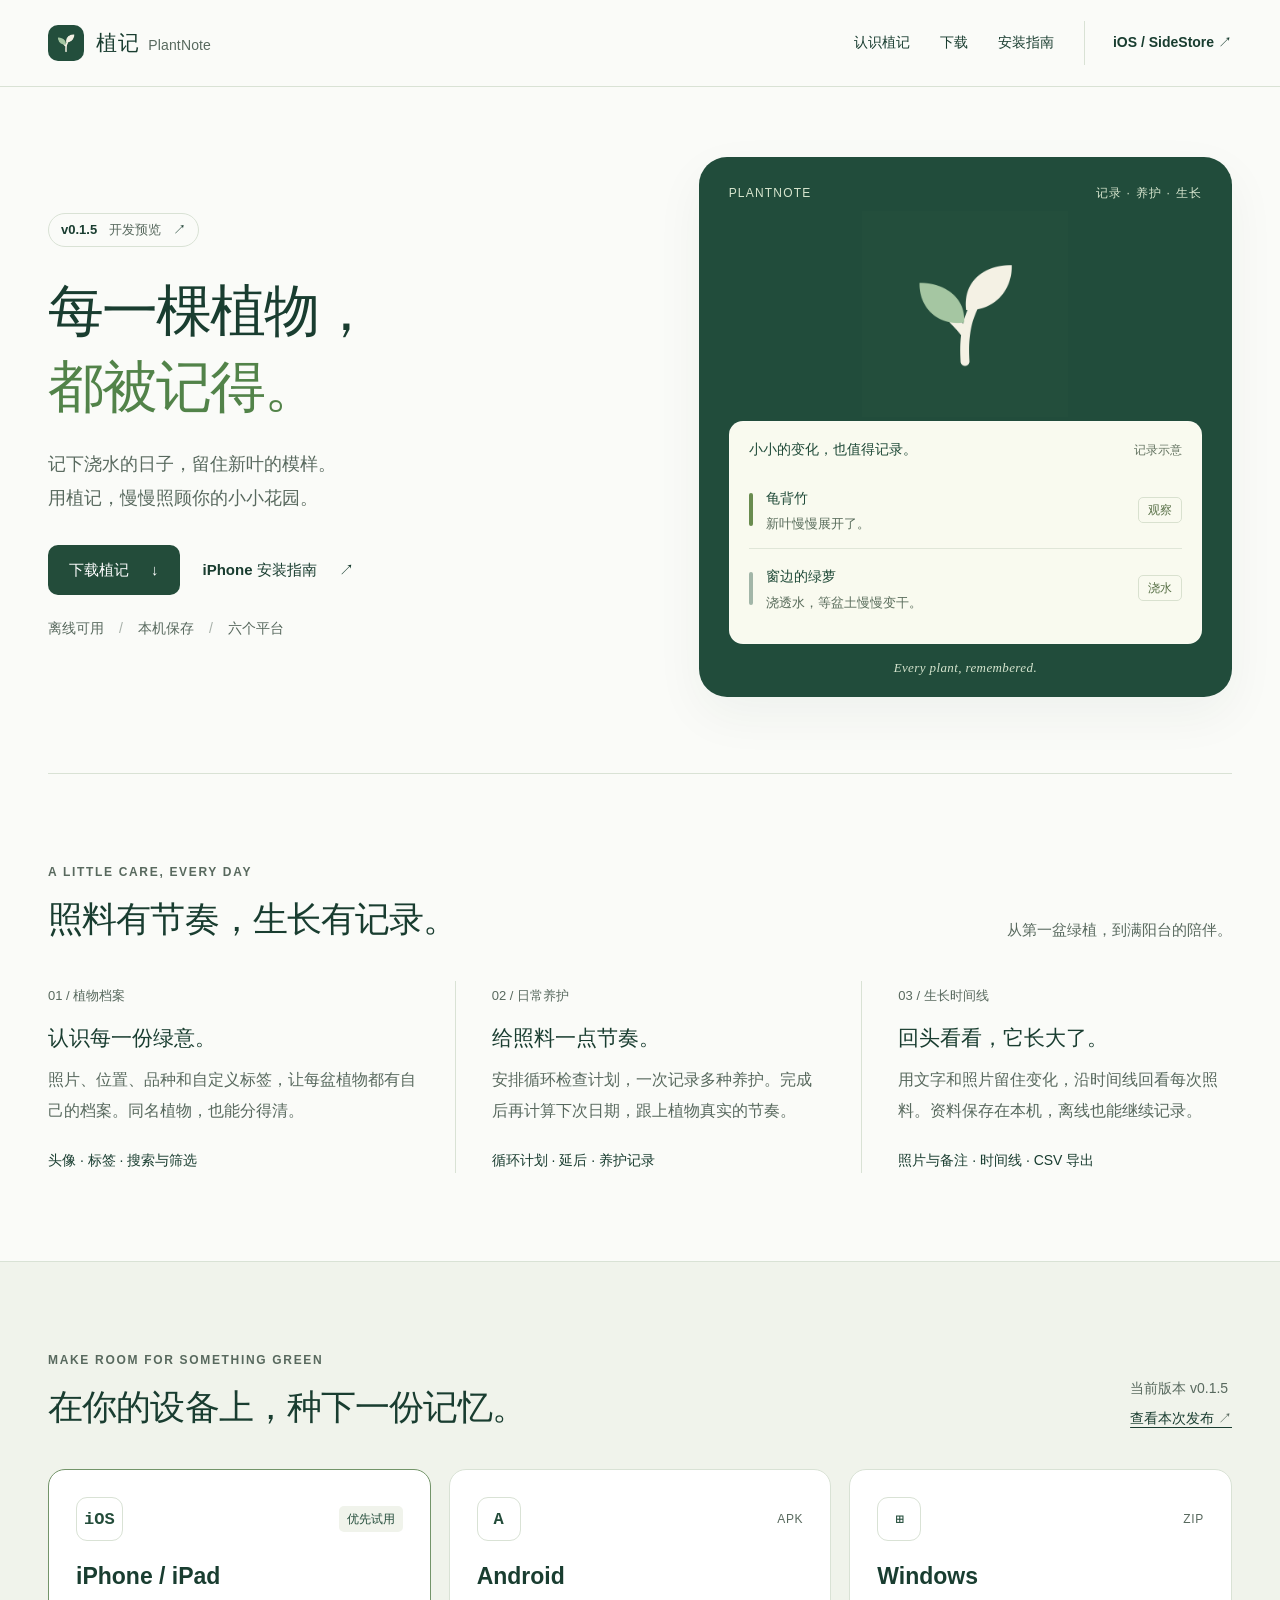
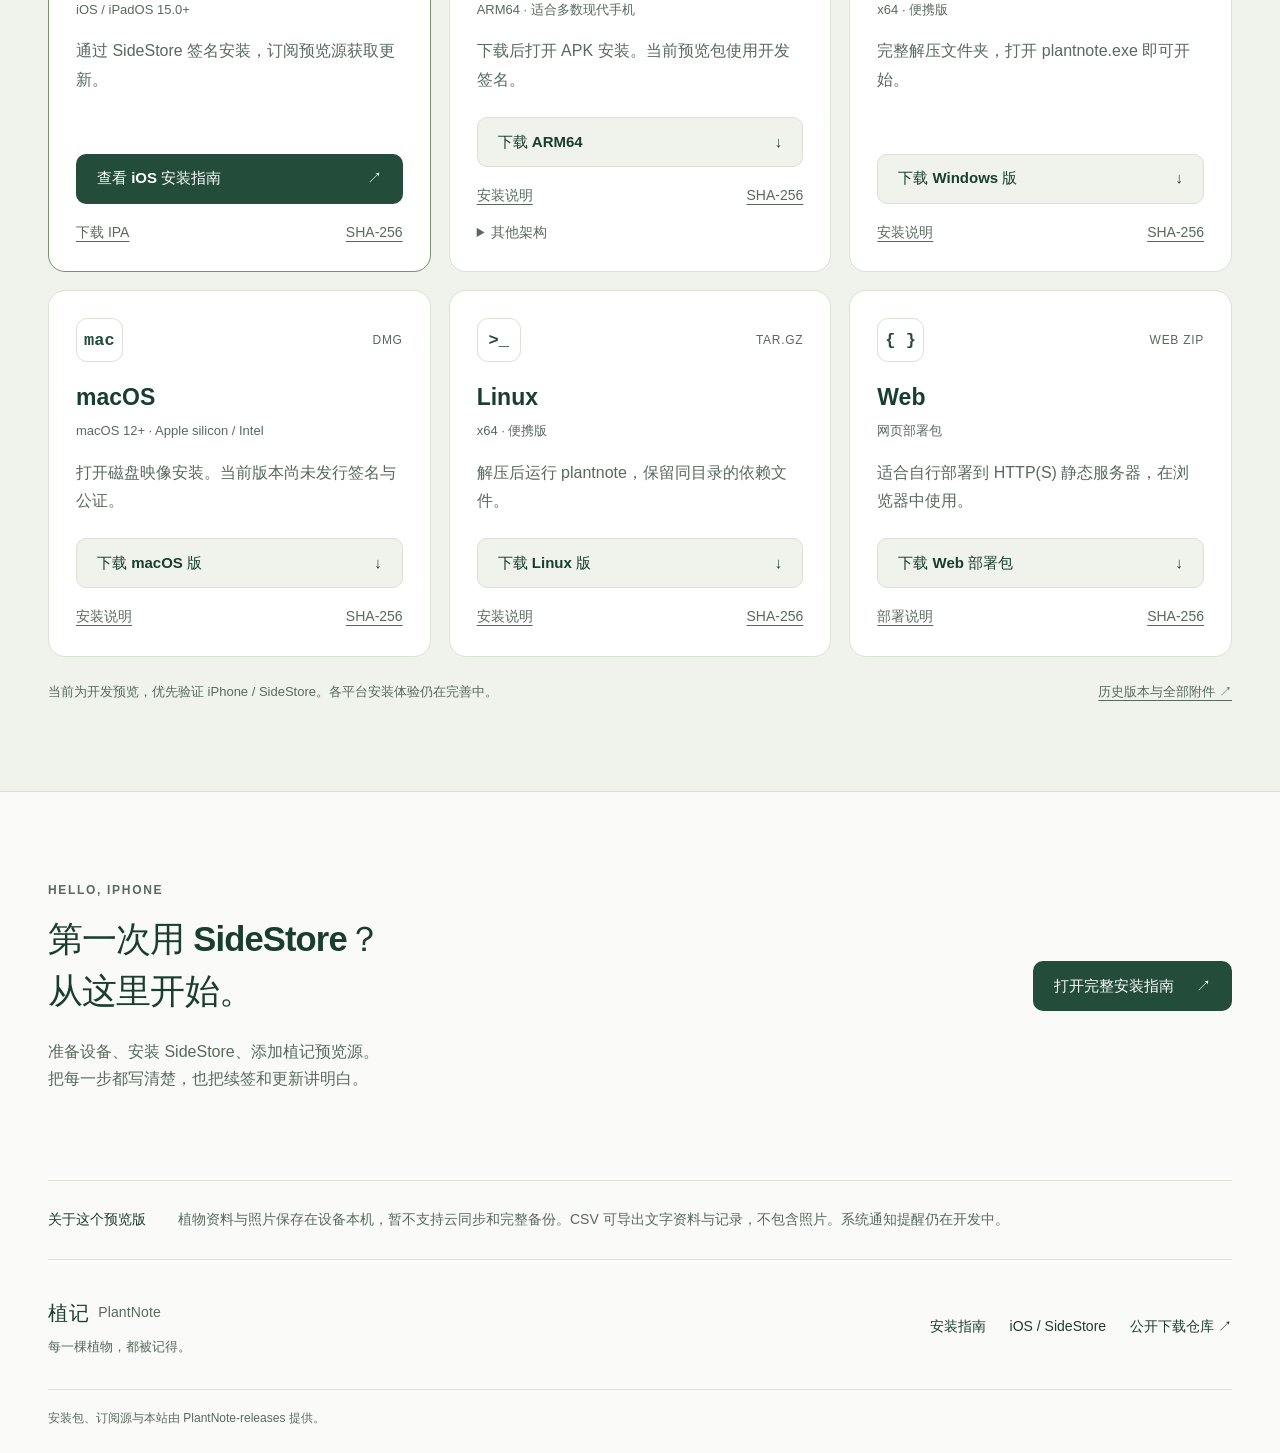
==== index.html @ c20a2686 "Update PlantNote distribution for v0.1.5" ====
<!doctype html>
<html lang="zh-CN">
<head>
  <meta charset="utf-8">
  <meta name="viewport" content="width=device-width, initial-scale=1, viewport-fit=cover">
  <meta name="color-scheme" content="light dark">
  <meta name="description" content="植记 PlantNote，离线优先的植物养护助手。记录植物、安排养护、留住生长的变化。下载各平台安装包，查看 iOS 与 SideStore 安装指南。">
  <title>植记 PlantNote · 每一棵植物，都被记得</title>
  <link rel="icon" href="icon.png">
  <link rel="apple-touch-icon" href="icon.png">
  <link rel="stylesheet" href="site.css">
</head>
<body>
  <a class="skip-link" href="#main">跳到正文</a>
  <header class="site-header">
    <div class="nav-wrap container">
      <a class="brand" href="./" aria-label="植记 PlantNote 首页"><img src="icon.png" width="36" height="36" alt=""><span>植记<span class="brand-en">PlantNote</span></span></a>
      <nav aria-label="主导航"><a href="#features">认识植记</a><a href="#download">下载</a><a href="install.html">安装指南</a><a class="nav-ios" href="ios.html">iOS / SideStore <span aria-hidden="true">↗</span></a></nav>
    </div>
  </header>
  <main id="main">
    <section class="hero container" aria-labelledby="hero-title">
      <div class="hero-copy">
        <a class="version-pill" href="https://github.com/ttezy/PlantNote-releases/releases/tag/v0.1.5">v0.1.5 <span>开发预览</span><span aria-hidden="true">↗</span></a>
        <h1 id="hero-title">每一棵植物，<br><em>都被记得。</em></h1>
        <p class="hero-description">记下浇水的日子，留住新叶的模样。<br>用植记，慢慢照顾你的小小花园。</p>
        <div class="button-row"><a class="button primary" href="#download">下载植记 <span aria-hidden="true">↓</span></a><a class="button quiet" href="ios.html">iPhone 安装指南 <span aria-hidden="true">↗</span></a></div>
        <p class="hero-facts">离线可用<span aria-hidden="true">/</span>本机保存<span aria-hidden="true">/</span>六个平台</p>
      </div>
      <div class="hero-visual">
        <div class="visual-heading"><span>PLANTNOTE</span><span>记录 · 养护 · 生长</span></div>
        <img class="hero-icon" src="icon.png" width="260" height="260" alt="植记的双叶幼苗标志">
        <div class="journal-sample">
          <div class="sample-title"><span>小小的变化，也值得记录。</span><span class="sample-label">记录示意</span></div>
          <div class="sample-entry"><span class="sample-line" aria-hidden="true"></span><div><strong>龟背竹</strong><p>新叶慢慢展开了。</p></div><span class="sample-tag">观察</span></div>
          <div class="sample-entry"><span class="sample-line secondary" aria-hidden="true"></span><div><strong>窗边的绿萝</strong><p>浇透水，等盆土慢慢变干。</p></div><span class="sample-tag">浇水</span></div>
        </div>
        <p class="visual-caption">Every plant, remembered.</p>
      </div>
    </section>

    <section class="features container section" id="features" aria-labelledby="features-title">
      <div class="section-heading"><div><p class="eyebrow">A LITTLE CARE, EVERY DAY</p><h2 id="features-title">照料有节奏，生长有记录。</h2></div><p>从第一盆绿植，到满阳台的陪伴。</p></div>
      <div class="feature-grid">
        <article class="feature"><span class="feature-number">01 / 植物档案</span><h3>认识每一份绿意。</h3><p>照片、位置、品种和自定义标签，让每盆植物都有自己的档案。同名植物，也能分得清。</p><div class="feature-note">头像 · 标签 · 搜索与筛选</div></article>
        <article class="feature"><span class="feature-number">02 / 日常养护</span><h3>给照料一点节奏。</h3><p>安排循环检查计划，一次记录多种养护。完成后再计算下次日期，跟上植物真实的节奏。</p><div class="feature-note">循环计划 · 延后 · 养护记录</div></article>
        <article class="feature"><span class="feature-number">03 / 生长时间线</span><h3>回头看看，它长大了。</h3><p>用文字和照片留住变化，沿时间线回看每次照料。资料保存在本机，离线也能继续记录。</p><div class="feature-note">照片与备注 · 时间线 · CSV 导出</div></article>
      </div>
    </section>

    <section class="download-section" id="download" aria-labelledby="download-title">
      <div class="container section">
        <div class="section-heading"><div><p class="eyebrow">MAKE ROOM FOR SOMETHING GREEN</p><h2 id="download-title">在你的设备上，种下一份记忆。</h2></div><div class="release-meta"><span>当前版本 v0.1.5</span><a href="https://github.com/ttezy/PlantNote-releases/releases/tag/v0.1.5">查看本次发布 <span aria-hidden="true">↗</span></a></div></div>
        <div class="download-grid">
          <article class="download-card featured-download"><div class="platform-heading"><span class="platform-icon" aria-hidden="true">iOS</span><span class="small-badge">优先试用</span></div><h3>iPhone / iPad</h3><p class="platform-meta">iOS / iPadOS 15.0+</p><p>通过 SideStore 签名安装，订阅预览源获取更新。</p><a class="button primary" href="ios.html">查看 iOS 安装指南 <span aria-hidden="true">↗</span></a><div class="card-links"><a href="https://github.com/ttezy/PlantNote-releases/releases/download/v0.1.5/plantnote-0.1.5-b16-4d82f75c3d6d-attempt1-ios-arm64-unsigned.ipa">下载 IPA</a><a href="https://github.com/ttezy/PlantNote-releases/releases/download/v0.1.5/plantnote-0.1.5-b16-4d82f75c3d6d-attempt1-ios-SHA256SUMS.txt" aria-label="iOS SHA-256 校验文件">SHA-256</a></div></article>
          <article class="download-card"><div class="platform-heading"><span class="platform-icon" aria-hidden="true">A</span><span class="platform-format">APK</span></div><h3>Android</h3><p class="platform-meta">ARM64 · 适合多数现代手机</p><p>下载后打开 APK 安装。当前预览包使用开发签名。</p><a class="button secondary" href="https://github.com/ttezy/PlantNote-releases/releases/download/v0.1.5/plantnote-0.1.5-b16-4d82f75c3d6d-attempt1-android-arm64-v8a-dev-signed.apk">下载 ARM64 <span aria-hidden="true">↓</span></a><div class="card-links"><a href="install.html#android">安装说明</a><a href="https://github.com/ttezy/PlantNote-releases/releases/download/v0.1.5/plantnote-0.1.5-b16-4d82f75c3d6d-attempt1-android-SHA256SUMS.txt" aria-label="Android SHA-256 校验文件">SHA-256</a></div><details class="other-architectures"><summary>其他架构</summary><div><a href="https://github.com/ttezy/PlantNote-releases/releases/download/v0.1.5/plantnote-0.1.5-b16-4d82f75c3d6d-attempt1-android-armeabi-v7a-dev-signed.apk">ARM 32 位 · armeabi-v7a</a><a href="https://github.com/ttezy/PlantNote-releases/releases/download/v0.1.5/plantnote-0.1.5-b16-4d82f75c3d6d-attempt1-android-x86_64-dev-signed.apk">x86_64 · 模拟器等设备</a></div></details></article>
          <article class="download-card"><div class="platform-heading"><span class="platform-icon" aria-hidden="true">⊞</span><span class="platform-format">ZIP</span></div><h3>Windows</h3><p class="platform-meta">x64 · 便携版</p><p>完整解压文件夹，打开 plantnote.exe 即可开始。</p><a class="button secondary" href="https://github.com/ttezy/PlantNote-releases/releases/download/v0.1.5/plantnote-0.1.5-b16-4d82f75c3d6d-attempt1-windows-x64-portable.zip">下载 Windows 版 <span aria-hidden="true">↓</span></a><div class="card-links"><a href="install.html#windows">安装说明</a><a href="https://github.com/ttezy/PlantNote-releases/releases/download/v0.1.5/plantnote-0.1.5-b16-4d82f75c3d6d-attempt1-windows-SHA256SUMS.txt" aria-label="Windows SHA-256 校验文件">SHA-256</a></div></article>
          <article class="download-card"><div class="platform-heading"><span class="platform-icon" aria-hidden="true">mac</span><span class="platform-format">DMG</span></div><h3>macOS</h3><p class="platform-meta">macOS 12+ · Apple silicon / Intel</p><p>打开磁盘映像安装。当前版本尚未发行签名与公证。</p><a class="button secondary" href="https://github.com/ttezy/PlantNote-releases/releases/download/v0.1.5/plantnote-0.1.5-b16-4d82f75c3d6d-attempt1-macos-x86_64-arm64-unsigned.dmg">下载 macOS 版 <span aria-hidden="true">↓</span></a><div class="card-links"><a href="install.html#macos">安装说明</a><a href="https://github.com/ttezy/PlantNote-releases/releases/download/v0.1.5/plantnote-0.1.5-b16-4d82f75c3d6d-attempt1-macos-SHA256SUMS.txt" aria-label="macOS SHA-256 校验文件">SHA-256</a></div></article>
          <article class="download-card"><div class="platform-heading"><span class="platform-icon" aria-hidden="true">&gt;_</span><span class="platform-format">TAR.GZ</span></div><h3>Linux</h3><p class="platform-meta">x64 · 便携版</p><p>解压后运行 plantnote，保留同目录的依赖文件。</p><a class="button secondary" href="https://github.com/ttezy/PlantNote-releases/releases/download/v0.1.5/plantnote-0.1.5-b16-4d82f75c3d6d-attempt1-linux-x64-portable.tar.gz">下载 Linux 版 <span aria-hidden="true">↓</span></a><div class="card-links"><a href="install.html#linux">安装说明</a><a href="https://github.com/ttezy/PlantNote-releases/releases/download/v0.1.5/plantnote-0.1.5-b16-4d82f75c3d6d-attempt1-linux-SHA256SUMS.txt" aria-label="Linux SHA-256 校验文件">SHA-256</a></div></article>
          <article class="download-card"><div class="platform-heading"><span class="platform-icon" aria-hidden="true">{ }</span><span class="platform-format">WEB ZIP</span></div><h3>Web</h3><p class="platform-meta">网页部署包</p><p>适合自行部署到 HTTP(S) 静态服务器，在浏览器中使用。</p><a class="button secondary" href="https://github.com/ttezy/PlantNote-releases/releases/download/v0.1.5/plantnote-0.1.5-b16-4d82f75c3d6d-attempt1-web.zip">下载 Web 部署包 <span aria-hidden="true">↓</span></a><div class="card-links"><a href="install.html#web">部署说明</a><a href="https://github.com/ttezy/PlantNote-releases/releases/download/v0.1.5/plantnote-0.1.5-b16-4d82f75c3d6d-attempt1-web-SHA256SUMS.txt" aria-label="Web SHA-256 校验文件">SHA-256</a></div></article>
        </div>
        <div class="download-footnote"><p>当前为开发预览，优先验证 iPhone / SideStore。各平台安装体验仍在完善中。</p><a href="https://github.com/ttezy/PlantNote-releases/releases">历史版本与全部附件 <span aria-hidden="true">↗</span></a></div>
      </div>
    </section>

    <section class="ios-banner container section" aria-labelledby="ios-banner-title"><div><p class="eyebrow">HELLO, IPHONE</p><h2 id="ios-banner-title">第一次用 SideStore？<br>从这里开始。</h2><p>准备设备、安装 SideStore、添加植记预览源。<br>把每一步都写清楚，也把续签和更新讲明白。</p></div><a class="button primary" href="ios.html">打开完整安装指南 <span aria-hidden="true">↗</span></a></section>
    <aside class="preview-note container"><strong>关于这个预览版</strong><p>植物资料与照片保存在设备本机，暂不支持云同步和完整备份。CSV 可导出文字资料与记录，不包含照片。系统通知提醒仍在开发中。</p></aside>
  </main>
  <footer class="site-footer container"><div><a class="brand footer-brand" href="./">植记 <span class="brand-en">PlantNote</span></a><p>每一棵植物，都被记得。</p></div><div class="footer-links"><a href="install.html">安装指南</a><a href="ios.html">iOS / SideStore</a><a href="https://github.com/ttezy/PlantNote-releases">公开下载仓库 <span aria-hidden="true">↗</span></a></div><p class="footer-small">安装包、订阅源与本站由 PlantNote-releases 提供。</p></footer>
</body>
</html>
---- site.css ----
@charset "UTF-8";
:root{color-scheme:light dark;--bg:#fafbf8;--panel:#fff;--soft:#f0f3eb;--text:#193d30;--muted:#58695e;--line:#d9e2d5;--green:#234c3a;--accent:#d1e7a6;--button-text:#fff;--note:#f1f4e9;font-family:Inter,-apple-system,BlinkMacSystemFont,"Segoe UI","PingFang SC","Microsoft YaHei",sans-serif;font-size:100%;line-height:1.7;background:var(--bg);color:var(--text);font-synthesis:none}
*{box-sizing:border-box}html{scroll-behavior:smooth;scroll-padding-top:110px}body{margin:0}a{color:inherit;text-underline-offset:4px}button,input,textarea{font:inherit}button,a,summary{-webkit-tap-highlight-color:transparent}a,button,summary{touch-action:manipulation}img{display:block;max-width:100%}h1,h2,h3,p{margin:0}h1,h2,h3{line-height:1.35}a:focus-visible,button:focus-visible,summary:focus-visible,textarea:focus-visible{outline:3px solid #59863b;outline-offset:5px}a:hover{text-decoration-thickness:2px}.container{width:min(1184px,calc(100% - 80px));margin-inline:auto}.section{padding-block:88px}.skip-link{position:fixed;left:16px;top:-80px;z-index:20;background:var(--panel);padding:12px 20px;border-radius:8px}.skip-link:focus{top:12px}.site-header{position:sticky;top:0;z-index:10;background:var(--bg);border-bottom:1px solid var(--line)}.nav-wrap{min-height:86px;display:flex;align-items:center;justify-content:space-between;gap:28px}.brand{display:inline-flex;align-items:center;gap:12px;white-space:nowrap;text-decoration:none;font-size:1.312rem;font-weight:750;letter-spacing:.03em}.brand img{border-radius:10px}.brand-en{font-size:0.875rem;font-weight:500;letter-spacing:.01em;margin-left:9px;color:var(--muted)}nav{display:flex;align-items:center;gap:30px;font-size:0.875rem;font-weight:550}nav a{text-decoration:none;padding-block:10px}nav a:hover,nav a[aria-current="page"]{color:var(--green);text-decoration:underline}nav .nav-ios{border-left:1px solid var(--line);padding-left:28px}.hero{display:grid;grid-template-columns:1.1fr 1fr;gap:64px;align-items:center;padding-block:70px 76px}.version-pill{display:inline-flex;align-items:center;gap:12px;border:1px solid var(--line);border-radius:30px;text-decoration:none;padding:5px 12px;font-size:0.8125rem;font-weight:600}.version-pill span:first-child{color:var(--muted);font-weight:400}.hero h1{font-size:clamp(2.75rem,4.4vw,4.25rem);font-weight:650;letter-spacing:-.035em;line-height:1.34;margin-block:26px 24px}.hero h1 em{font-style:normal;color:#528349}.hero-description{color:var(--muted);font-size:1.125rem;line-height:1.85}.button-row{display:flex;flex-wrap:wrap;gap:12px;align-items:center;margin-block:30px 22px}.button{display:inline-flex;align-items:center;justify-content:center;gap:22px;min-height:50px;border:1px solid transparent;border-radius:10px;padding:12px 20px;font-size:0.9375rem;font-weight:600;text-decoration:none;line-height:1.5;cursor:pointer;transition:background .18s,transform .18s}.button:hover{transform:translateY(-2px);text-decoration:none}.primary{background:var(--green);color:var(--button-text)}.primary:hover{filter:brightness(1.1)}.secondary{background:var(--soft);border-color:var(--line);color:var(--text)}.quiet{padding-inline:10px;color:var(--text)}.hero-facts{font-size:0.875rem;color:var(--muted);display:flex;gap:15px}.hero-facts span{opacity:.5}.hero-visual{background:#214c3b;border-radius:28px;overflow:hidden;padding:26px 30px 18px;color:#f2f3e7;box-shadow:0 18px 50px #193d300d;position:relative}.visual-heading{display:flex;justify-content:space-between;gap:15px;font-size:0.75rem;letter-spacing:.1em;color:#d7e5ce}.hero-icon{width:206px;height:206px;margin:8px auto 4px}.journal-sample{background:#f9faef;border:1px solid #ffffff30;border-radius:14px;padding:16px 19px;color:#1e4937}.sample-title{display:flex;align-items:center;justify-content:space-between;gap:12px;font-size:0.875rem;font-weight:600;padding-bottom:9px}.sample-label{font-size:0.75rem;font-weight:400;color:#647361;white-space:nowrap}.sample-entry{display:flex;gap:13px;align-items:center;padding:13px 0}.sample-entry+.sample-entry{border-top:1px solid #e0e6d8}.sample-entry strong{font-size:0.875rem;font-weight:600}.sample-entry p{font-size:0.8125rem;color:#596c5b;margin-top:2px}.sample-line{width:4px;height:33px;border-radius:4px;background:#698c4f}.sample-line.secondary{background:#a2b6a8}.sample-tag{margin-left:auto;padding:2px 9px;border:1px solid #d9e1cf;border-radius:5px;font-size:0.75rem;white-space:nowrap;color:#587047}.visual-caption{font-family:Georgia,serif;font-style:italic;font-size:0.8125rem;letter-spacing:.03em;margin-top:13px;text-align:center;color:#d5e4ce}.features{border-top:1px solid var(--line)}.section-heading{display:flex;align-items:flex-end;justify-content:space-between;gap:32px;margin-bottom:38px}.eyebrow{font-size:0.75rem;letter-spacing:.14em;font-weight:650;color:var(--muted);margin-bottom:14px}h2{font-size:clamp(1.65rem,2.7vw,2.25rem);font-weight:600;letter-spacing:-.025em}.section-heading>p{font-size:0.9375rem;color:var(--muted)}.feature-grid{display:grid;grid-template-columns:repeat(3,1fr);gap:36px}.feature+.feature{border-left:1px solid var(--line);padding-left:36px}.feature-number{font-size:0.8125rem;color:var(--muted)}.feature h3{font-size:1.312rem;font-weight:600;margin-block:16px 13px}.feature p{color:var(--muted);font-size:1rem;line-height:1.9}.feature-note{font-size:0.875rem;color:var(--text);margin-top:23px}.download-section{background:var(--soft);border-block:1px solid var(--line)}.release-meta{font-size:0.875rem;display:grid;gap:6px;white-space:nowrap}.release-meta span{color:var(--muted)}.download-grid{display:grid;grid-template-columns:repeat(3,minmax(0,1fr));gap:18px}.download-card{background:var(--panel);border:1px solid var(--line);border-radius:17px;padding:27px;display:flex;flex-direction:column;align-items:stretch}.featured-download{border-color:#739469}.platform-heading{display:flex;align-items:center;justify-content:space-between;margin-bottom:20px;gap:10px}.platform-icon{display:grid;place-items:center;min-width:44px;height:44px;border:1px solid var(--line);border-radius:11px;color:var(--green);font:600 17px ui-monospace,SFMono-Regular,Consolas,monospace;padding:7px}.platform-format{font-size:0.75rem;color:var(--muted);letter-spacing:.06em}.small-badge{background:var(--soft);border-radius:5px;padding:3px 8px;font-size:0.75rem;color:var(--green)}.download-card h3{font-size:1.438rem;font-weight:600}.download-card .platform-meta{font-size:0.8125rem;margin-top:7px;margin-bottom:16px;color:var(--muted)}.download-card>p:not(.platform-meta){font-size:1rem;color:var(--muted);flex:1;margin-bottom:22px;line-height:1.8}.download-card .button{width:100%;justify-content:space-between}.card-links{display:flex;justify-content:space-between;gap:18px;font-size:0.875rem;margin-top:17px;color:var(--muted)}details summary{cursor:pointer}details summary::marker{color:var(--muted)}.other-architectures{font-size:0.875rem;color:var(--muted);margin-top:13px}.other-architectures>div{display:grid;gap:11px;padding-top:12px}.download-footnote{display:flex;align-items:flex-start;justify-content:space-between;gap:28px;font-size:0.8125rem;color:var(--muted);margin-top:24px}.download-footnote>a{white-space:nowrap}.ios-banner{display:flex;align-items:center;justify-content:space-between;gap:35px}.ios-banner h2{line-height:1.5}.ios-banner p:last-child{color:var(--muted);margin-top:20px}.preview-note{border-top:1px solid var(--line);padding-block:27px;display:flex;gap:32px;font-size:0.875rem;color:var(--muted)}.preview-note strong{color:var(--text);white-space:nowrap;font-weight:600}.site-footer{border-top:1px solid var(--line);display:grid;grid-template-columns:1fr auto;gap:25px;padding-block:36px 24px;padding-bottom:max(24px,env(safe-area-inset-bottom))}.footer-brand{font-size:1.25rem;gap:0}.site-footer p{color:var(--muted);font-size:0.8125rem;margin-top:6px}.footer-links{display:flex;align-items:center;flex-wrap:wrap;gap:24px;font-size:0.875rem}.footer-links a{text-decoration:none}.footer-links a:hover{text-decoration:underline}.footer-small{grid-column:1/-1;border-top:1px solid var(--line);padding-top:18px;font-size:0.75rem!important}
/* Installation guides share the same type, spacing, and navigation. */
.guide-hero{padding-block:52px 40px;border-bottom:1px solid var(--line)}.breadcrumb{font-size:0.875rem;color:var(--muted);display:flex;gap:12px;margin-bottom:30px}.guide-hero h1{font-size:clamp(2.1rem,4vw,3.3rem);font-weight:600;letter-spacing:-.03em;margin-bottom:18px}.guide-hero .lead{font-size:1.125rem;color:var(--muted);max-width:760px}.guide-layout{display:grid;grid-template-columns:205px minmax(0,1fr);gap:72px;padding-block:48px 64px}.guide-nav{position:sticky;top:120px;align-self:start;display:grid;gap:6px;font-size:0.875rem}.guide-nav strong{margin-bottom:12px;font-size:0.8125rem;color:var(--muted);font-weight:500}.guide-nav a{padding:7px 0;text-decoration:none;color:var(--muted)}.guide-nav a:hover{color:var(--text);text-decoration:underline}.guide-content{max-width:810px;min-width:0}.guide-section+.guide-section{margin-top:48px;padding-top:42px;border-top:1px solid var(--line)}.guide-section h2{font-size:1.625rem;margin-bottom:18px}.guide-section h3{font-size:1.188rem;margin-block:27px 10px}.guide-section p,.guide-section li{color:var(--muted)}.guide-section p+p{margin-top:14px}.guide-section ol,.guide-section ul{padding-left:24px;margin-block:16px}.guide-section li{padding-left:6px;margin-block:12px}.guide-section strong{color:var(--text);font-weight:600}.guide-section .button-row{margin-bottom:12px}.guide-section .text-link{font-size:0.875rem}.notice{border:1px solid var(--line);border-left:3px solid #759f5c;background:var(--note);border-radius:0 10px 10px 0;padding:18px 22px;margin-block:22px;font-size:0.875rem}.notice strong{display:block;margin-bottom:5px}.notice p{color:var(--muted)}.requirements{display:flex;flex-wrap:wrap;gap:8px;margin-block:20px}.requirements span{border:1px solid var(--line);border-radius:6px;padding:5px 10px;font-size:0.875rem;color:var(--muted)}.source-box{background:var(--panel);border:1px solid var(--line);padding:20px;border-radius:12px;margin-block:20px}.source-box label{display:block;font-size:0.875rem;font-weight:600;margin-bottom:12px}.source-box textarea{resize:vertical;display:block;width:100%;min-height:86px;padding:11px;border:1px solid var(--line);border-radius:6px;background:var(--bg);color:var(--text);font:14px/1.7 ui-monospace,Consolas,monospace;overflow-wrap:anywhere;word-break:break-all}.source-box .copy-row{display:flex;align-items:center;gap:15px;margin-top:12px}.source-box .button{min-height:42px;font-size:0.875rem;padding:9px 15px}.copy-status{font-size:0.8125rem;color:var(--muted)}[hidden]{display:none!important}.step{display:grid;grid-template-columns:40px 1fr;gap:17px;margin-block:28px}.step-number{border:1px solid var(--line);border-radius:50%;height:36px;width:36px;display:grid;place-items:center;font-size:0.8125rem;color:var(--green)}.step h3{margin:1px 0 9px}.step p{margin:0}.guide-content code{font:14px/1.7 ui-monospace,SFMono-Regular,Consolas,monospace;background:var(--soft);border-radius:4px;padding:2px 5px;overflow-wrap:anywhere}.guide-content pre{white-space:pre-wrap;overflow-wrap:anywhere;background:var(--soft);border:1px solid var(--line);padding:17px;border-radius:10px}.guide-content pre code{padding:0}.guide-links{display:flex;gap:18px;flex-wrap:wrap;font-size:0.875rem;margin-top:18px}.faq details{border-bottom:1px solid var(--line);padding-block:17px}.faq summary{font-weight:550;padding-right:12px}.faq details p{padding-top:12px;font-size:0.9375rem}.doc-meta{font-size:0.8125rem;margin-top:25px;color:var(--muted)}
@media(prefers-color-scheme:dark){:root{--bg:#14251e;--panel:#1c3026;--soft:#192c23;--text:#e7efe1;--muted:#b2c2b2;--line:#36503d;--green:#c6dfa6;--button-text:#173d2b;--note:#233628}.hero h1 em{color:#b8d49c}.hero-visual{box-shadow:none}.featured-download{border-color:#85a574}.small-badge{background:#2c4533}.hero-visual .secondary{background:#a2b6a8}.hero-icon{border-radius:28px}}
@media(min-width:1450px){.hero{padding-block:88px}.hero-icon{width:240px;height:240px}}
@media(max-width:1050px){.container{width:calc(100% - 48px)}.hero{gap:32px}.hero-visual{padding-inline:23px}.hero h1{font-size:clamp(2.3rem,4.5vw,3.2rem)}nav{gap:22px}nav .nav-ios{padding-left:22px}.download-card{padding:22px}.section-heading{align-items:flex-start}.section-heading>p{max-width:185px}.feature-grid{gap:24px}.feature+.feature{padding-left:24px}.guide-layout{gap:40px;grid-template-columns:170px minmax(0,1fr)}}
@media(max-width:760px){html{scroll-padding-top:132px}.nav-wrap{min-height:104px;flex-wrap:wrap;justify-content:center;gap:0;padding-block:13px 8px}.brand{font-size:1.25rem}nav{width:100%;justify-content:center;gap:24px;font-size:0.875rem}nav .nav-ios{padding-left:0;border:0}.hero{grid-template-columns:1fr;padding-block:42px 48px;gap:36px}.hero-copy{text-align:center}.hero h1{font-size:clamp(2.5rem,7vw,3.6rem);margin-top:23px}.hero-description{font-size:1.062rem}.hero .button-row,.hero-facts{justify-content:center}.hero-visual{width:min(460px,100%);margin-inline:auto}.hero-icon{width:186px;height:186px}.section{padding-block:52px}.section-heading{display:block;margin-bottom:27px}.section-heading>p{max-width:none;margin-top:14px}.feature-grid{grid-template-columns:1fr;gap:25px}.feature+.feature{padding:25px 0 0;border:0;border-top:1px solid var(--line)}.feature h3{margin-top:10px}.feature-note{margin-top:12px}.download-grid{grid-template-columns:repeat(2,minmax(0,1fr))}.release-meta{display:flex;flex-wrap:wrap;gap:18px;margin-top:18px}.download-footnote{display:block}.download-footnote>a{display:inline-block;margin-top:12px}.ios-banner{align-items:flex-start;flex-direction:column;gap:24px}.preview-note{flex-direction:column;gap:8px}.site-footer{grid-template-columns:1fr;gap:22px}.footer-links{gap:22px}.guide-hero{padding-block:30px}.breadcrumb{margin-bottom:21px}.guide-layout{grid-template-columns:1fr;gap:29px;padding-top:22px}.guide-nav{position:static;display:flex;flex-wrap:wrap;gap:6px 20px;padding-bottom:22px;border-bottom:1px solid var(--line)}.guide-nav strong{width:100%;margin:0}.guide-nav a{padding-block:4px}.guide-section h2{font-size:1.5rem}.guide-hero .lead{font-size:1rem}}
@media(max-width:480px){.container{width:calc(100% - 36px)}nav{gap:14px;font-size:0.875rem;flex-wrap:wrap}.brand-en{font-size:0.875rem}.hero h1{font-size:2.6rem}.hero .button-row{gap:8px}.hero .button{font-size:0.875rem;padding-inline:16px;gap:15px}.hero .quiet{padding-inline:10px}.hero-visual{padding-inline:20px}.sample-title{font-size:0.875rem}.hero-facts{gap:12px;font-size:0.875rem}.download-grid{grid-template-columns:1fr}.download-card{padding:24px}.platform-heading{margin-bottom:16px}.section-heading h2{font-size:1.8rem}.guide-hero h1{font-size:2.25rem}.source-box{padding:15px}.source-box .copy-row{flex-wrap:wrap}.guide-section .button-row{align-items:stretch}.step{grid-template-columns:31px 1fr;gap:13px}.step-number{width:31px;height:31px}.footer-links{font-size:0.875rem;gap:17px}}
@media(prefers-reduced-motion:reduce){html{scroll-behavior:auto}*,*::before,*::after{transition:none!important}.button:hover{transform:none}}
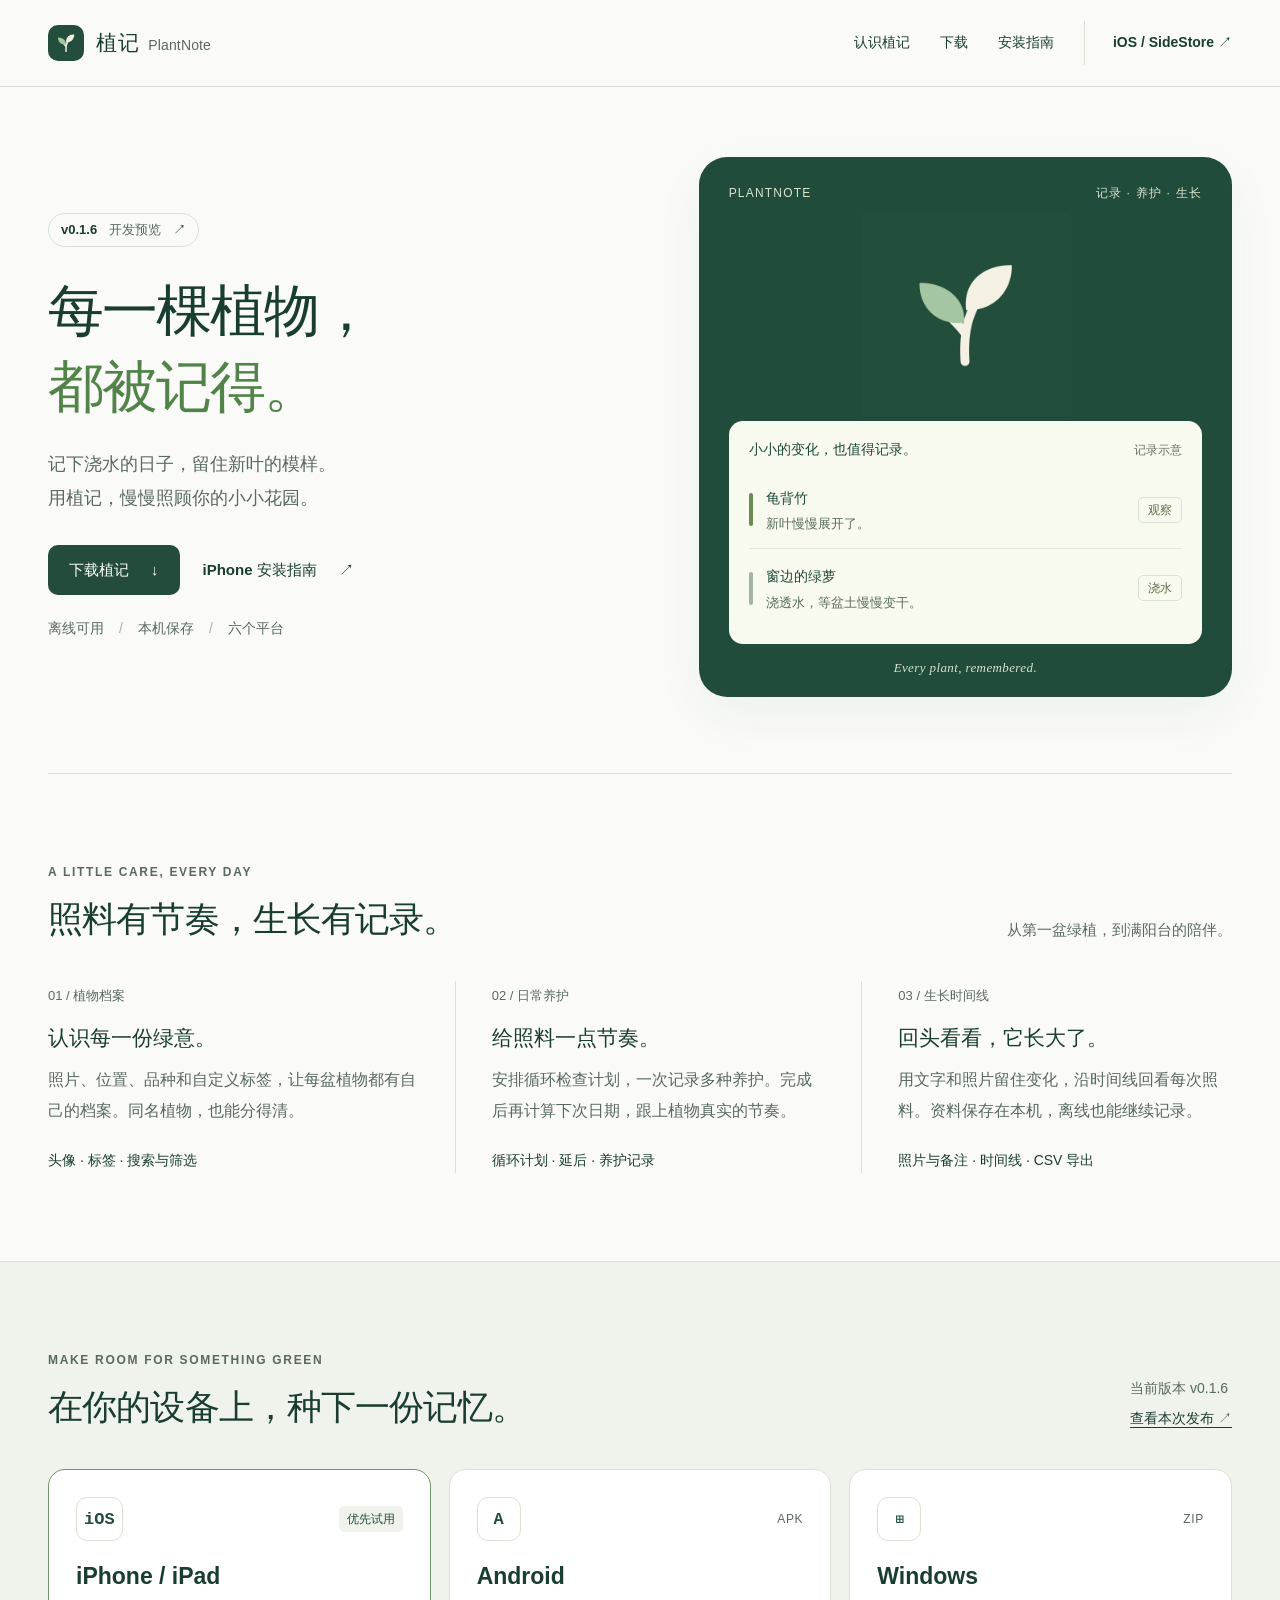
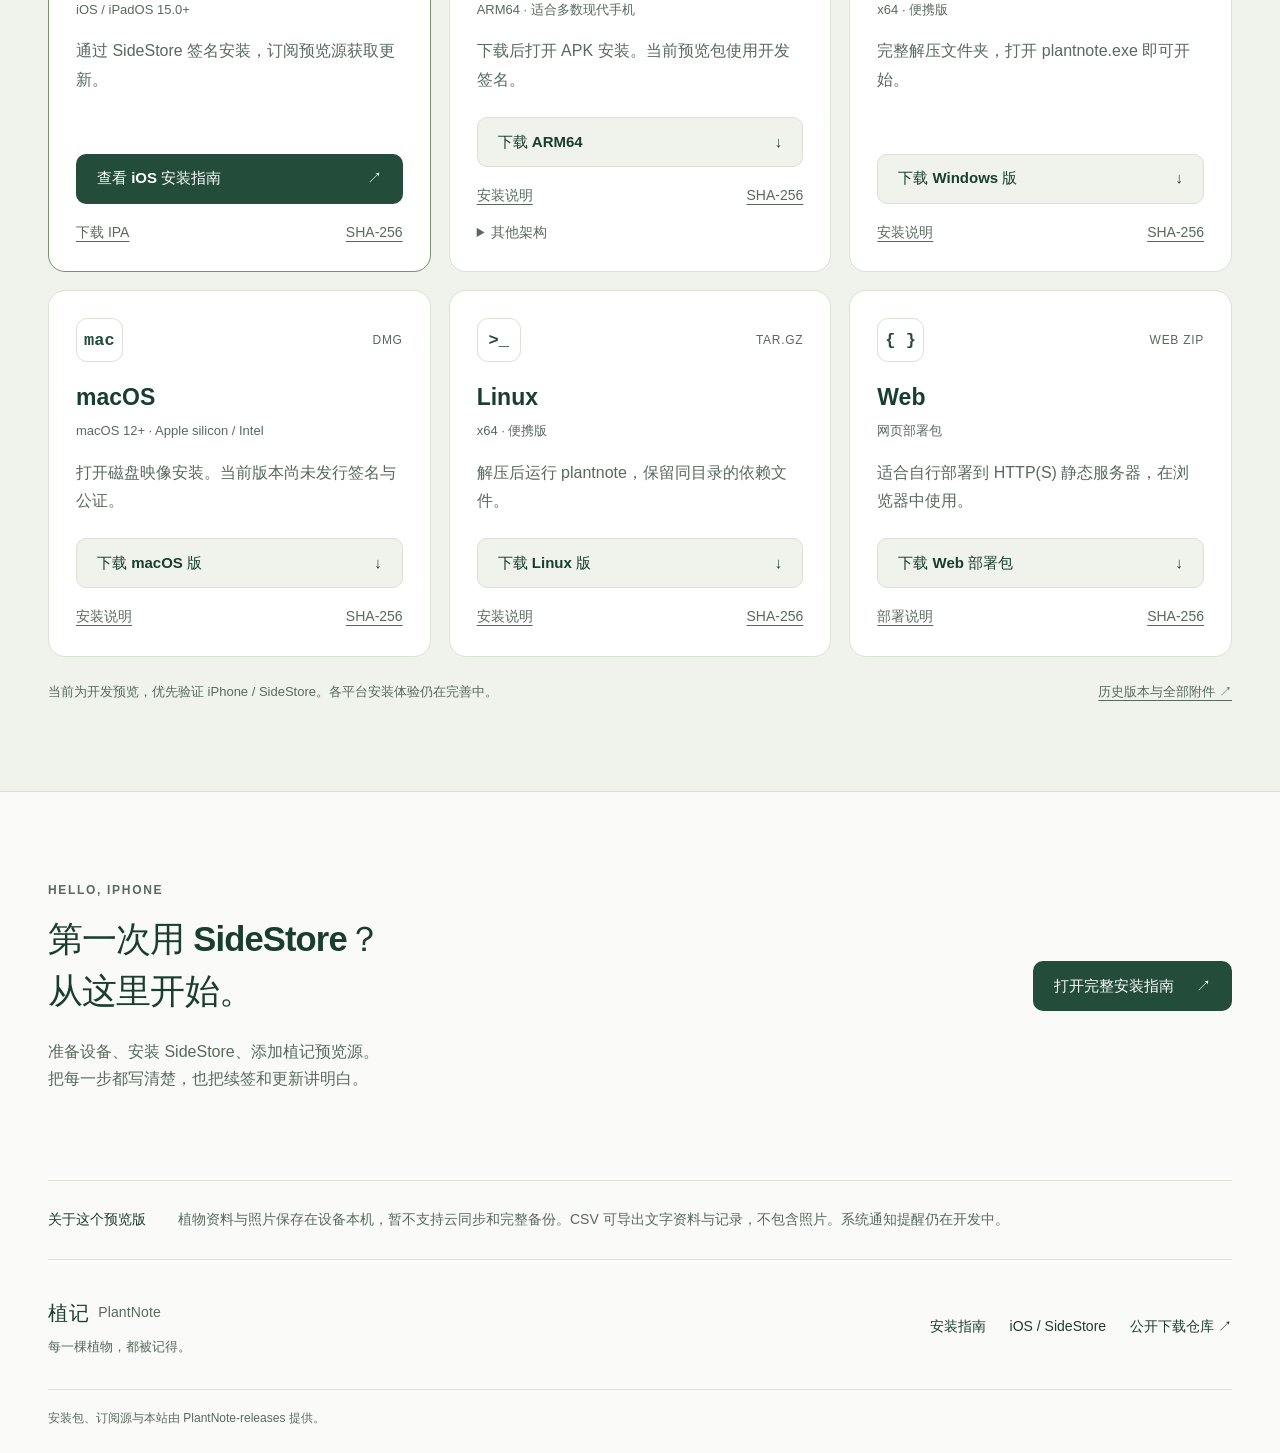
==== commit bb26cfd2: "Update PlantNote distribution for v0.1.6" ====
--- a/index.html
+++ b/index.html
@@ -21,7 +21,7 @@
   <main id="main">
     <section class="hero container" aria-labelledby="hero-title">
       <div class="hero-copy">
-        <a class="version-pill" href="https://github.com/ttezy/PlantNote-releases/releases/tag/v0.1.5">v0.1.5 <span>开发预览</span><span aria-hidden="true">↗</span></a>
+        <a class="version-pill" href="https://github.com/ttezy/PlantNote-releases/releases/tag/v0.1.6">v0.1.6 <span>开发预览</span><span aria-hidden="true">↗</span></a>
         <h1 id="hero-title">每一棵植物，<br><em>都被记得。</em></h1>
         <p class="hero-description">记下浇水的日子，留住新叶的模样。<br>用植记，慢慢照顾你的小小花园。</p>
         <div class="button-row"><a class="button primary" href="#download">下载植记 <span aria-hidden="true">↓</span></a><a class="button quiet" href="ios.html">iPhone 安装指南 <span aria-hidden="true">↗</span></a></div>
@@ -50,14 +50,14 @@
 
     <section class="download-section" id="download" aria-labelledby="download-title">
       <div class="container section">
-        <div class="section-heading"><div><p class="eyebrow">MAKE ROOM FOR SOMETHING GREEN</p><h2 id="download-title">在你的设备上，种下一份记忆。</h2></div><div class="release-meta"><span>当前版本 v0.1.5</span><a href="https://github.com/ttezy/PlantNote-releases/releases/tag/v0.1.5">查看本次发布 <span aria-hidden="true">↗</span></a></div></div>
+        <div class="section-heading"><div><p class="eyebrow">MAKE ROOM FOR SOMETHING GREEN</p><h2 id="download-title">在你的设备上，种下一份记忆。</h2></div><div class="release-meta"><span>当前版本 v0.1.6</span><a href="https://github.com/ttezy/PlantNote-releases/releases/tag/v0.1.6">查看本次发布 <span aria-hidden="true">↗</span></a></div></div>
         <div class="download-grid">
-          <article class="download-card featured-download"><div class="platform-heading"><span class="platform-icon" aria-hidden="true">iOS</span><span class="small-badge">优先试用</span></div><h3>iPhone / iPad</h3><p class="platform-meta">iOS / iPadOS 15.0+</p><p>通过 SideStore 签名安装，订阅预览源获取更新。</p><a class="button primary" href="ios.html">查看 iOS 安装指南 <span aria-hidden="true">↗</span></a><div class="card-links"><a href="https://github.com/ttezy/PlantNote-releases/releases/download/v0.1.5/plantnote-0.1.5-b16-4d82f75c3d6d-attempt1-ios-arm64-unsigned.ipa">下载 IPA</a><a href="https://github.com/ttezy/PlantNote-releases/releases/download/v0.1.5/plantnote-0.1.5-b16-4d82f75c3d6d-attempt1-ios-SHA256SUMS.txt" aria-label="iOS SHA-256 校验文件">SHA-256</a></div></article>
-          <article class="download-card"><div class="platform-heading"><span class="platform-icon" aria-hidden="true">A</span><span class="platform-format">APK</span></div><h3>Android</h3><p class="platform-meta">ARM64 · 适合多数现代手机</p><p>下载后打开 APK 安装。当前预览包使用开发签名。</p><a class="button secondary" href="https://github.com/ttezy/PlantNote-releases/releases/download/v0.1.5/plantnote-0.1.5-b16-4d82f75c3d6d-attempt1-android-arm64-v8a-dev-signed.apk">下载 ARM64 <span aria-hidden="true">↓</span></a><div class="card-links"><a href="install.html#android">安装说明</a><a href="https://github.com/ttezy/PlantNote-releases/releases/download/v0.1.5/plantnote-0.1.5-b16-4d82f75c3d6d-attempt1-android-SHA256SUMS.txt" aria-label="Android SHA-256 校验文件">SHA-256</a></div><details class="other-architectures"><summary>其他架构</summary><div><a href="https://github.com/ttezy/PlantNote-releases/releases/download/v0.1.5/plantnote-0.1.5-b16-4d82f75c3d6d-attempt1-android-armeabi-v7a-dev-signed.apk">ARM 32 位 · armeabi-v7a</a><a href="https://github.com/ttezy/PlantNote-releases/releases/download/v0.1.5/plantnote-0.1.5-b16-4d82f75c3d6d-attempt1-android-x86_64-dev-signed.apk">x86_64 · 模拟器等设备</a></div></details></article>
-          <article class="download-card"><div class="platform-heading"><span class="platform-icon" aria-hidden="true">⊞</span><span class="platform-format">ZIP</span></div><h3>Windows</h3><p class="platform-meta">x64 · 便携版</p><p>完整解压文件夹，打开 plantnote.exe 即可开始。</p><a class="button secondary" href="https://github.com/ttezy/PlantNote-releases/releases/download/v0.1.5/plantnote-0.1.5-b16-4d82f75c3d6d-attempt1-windows-x64-portable.zip">下载 Windows 版 <span aria-hidden="true">↓</span></a><div class="card-links"><a href="install.html#windows">安装说明</a><a href="https://github.com/ttezy/PlantNote-releases/releases/download/v0.1.5/plantnote-0.1.5-b16-4d82f75c3d6d-attempt1-windows-SHA256SUMS.txt" aria-label="Windows SHA-256 校验文件">SHA-256</a></div></article>
-          <article class="download-card"><div class="platform-heading"><span class="platform-icon" aria-hidden="true">mac</span><span class="platform-format">DMG</span></div><h3>macOS</h3><p class="platform-meta">macOS 12+ · Apple silicon / Intel</p><p>打开磁盘映像安装。当前版本尚未发行签名与公证。</p><a class="button secondary" href="https://github.com/ttezy/PlantNote-releases/releases/download/v0.1.5/plantnote-0.1.5-b16-4d82f75c3d6d-attempt1-macos-x86_64-arm64-unsigned.dmg">下载 macOS 版 <span aria-hidden="true">↓</span></a><div class="card-links"><a href="install.html#macos">安装说明</a><a href="https://github.com/ttezy/PlantNote-releases/releases/download/v0.1.5/plantnote-0.1.5-b16-4d82f75c3d6d-attempt1-macos-SHA256SUMS.txt" aria-label="macOS SHA-256 校验文件">SHA-256</a></div></article>
-          <article class="download-card"><div class="platform-heading"><span class="platform-icon" aria-hidden="true">&gt;_</span><span class="platform-format">TAR.GZ</span></div><h3>Linux</h3><p class="platform-meta">x64 · 便携版</p><p>解压后运行 plantnote，保留同目录的依赖文件。</p><a class="button secondary" href="https://github.com/ttezy/PlantNote-releases/releases/download/v0.1.5/plantnote-0.1.5-b16-4d82f75c3d6d-attempt1-linux-x64-portable.tar.gz">下载 Linux 版 <span aria-hidden="true">↓</span></a><div class="card-links"><a href="install.html#linux">安装说明</a><a href="https://github.com/ttezy/PlantNote-releases/releases/download/v0.1.5/plantnote-0.1.5-b16-4d82f75c3d6d-attempt1-linux-SHA256SUMS.txt" aria-label="Linux SHA-256 校验文件">SHA-256</a></div></article>
-          <article class="download-card"><div class="platform-heading"><span class="platform-icon" aria-hidden="true">{ }</span><span class="platform-format">WEB ZIP</span></div><h3>Web</h3><p class="platform-meta">网页部署包</p><p>适合自行部署到 HTTP(S) 静态服务器，在浏览器中使用。</p><a class="button secondary" href="https://github.com/ttezy/PlantNote-releases/releases/download/v0.1.5/plantnote-0.1.5-b16-4d82f75c3d6d-attempt1-web.zip">下载 Web 部署包 <span aria-hidden="true">↓</span></a><div class="card-links"><a href="install.html#web">部署说明</a><a href="https://github.com/ttezy/PlantNote-releases/releases/download/v0.1.5/plantnote-0.1.5-b16-4d82f75c3d6d-attempt1-web-SHA256SUMS.txt" aria-label="Web SHA-256 校验文件">SHA-256</a></div></article>
+          <article class="download-card featured-download"><div class="platform-heading"><span class="platform-icon" aria-hidden="true">iOS</span><span class="small-badge">优先试用</span></div><h3>iPhone / iPad</h3><p class="platform-meta">iOS / iPadOS 15.0+</p><p>通过 SideStore 签名安装，订阅预览源获取更新。</p><a class="button primary" href="ios.html">查看 iOS 安装指南 <span aria-hidden="true">↗</span></a><div class="card-links"><a href="https://github.com/ttezy/PlantNote-releases/releases/download/v0.1.6/plantnote-0.1.6-b18-1aad4a96d87b-attempt1-ios-arm64-unsigned.ipa">下载 IPA</a><a href="https://github.com/ttezy/PlantNote-releases/releases/download/v0.1.6/plantnote-0.1.6-b18-1aad4a96d87b-attempt1-ios-SHA256SUMS.txt" aria-label="iOS SHA-256 校验文件">SHA-256</a></div></article>
+          <article class="download-card"><div class="platform-heading"><span class="platform-icon" aria-hidden="true">A</span><span class="platform-format">APK</span></div><h3>Android</h3><p class="platform-meta">ARM64 · 适合多数现代手机</p><p>下载后打开 APK 安装。当前预览包使用开发签名。</p><a class="button secondary" href="https://github.com/ttezy/PlantNote-releases/releases/download/v0.1.6/plantnote-0.1.6-b18-1aad4a96d87b-attempt1-android-arm64-v8a-dev-signed.apk">下载 ARM64 <span aria-hidden="true">↓</span></a><div class="card-links"><a href="install.html#android">安装说明</a><a href="https://github.com/ttezy/PlantNote-releases/releases/download/v0.1.6/plantnote-0.1.6-b18-1aad4a96d87b-attempt1-android-SHA256SUMS.txt" aria-label="Android SHA-256 校验文件">SHA-256</a></div><details class="other-architectures"><summary>其他架构</summary><div><a href="https://github.com/ttezy/PlantNote-releases/releases/download/v0.1.6/plantnote-0.1.6-b18-1aad4a96d87b-attempt1-android-armeabi-v7a-dev-signed.apk">ARM 32 位 · armeabi-v7a</a><a href="https://github.com/ttezy/PlantNote-releases/releases/download/v0.1.6/plantnote-0.1.6-b18-1aad4a96d87b-attempt1-android-x86_64-dev-signed.apk">x86_64 · 模拟器等设备</a></div></details></article>
+          <article class="download-card"><div class="platform-heading"><span class="platform-icon" aria-hidden="true">⊞</span><span class="platform-format">ZIP</span></div><h3>Windows</h3><p class="platform-meta">x64 · 便携版</p><p>完整解压文件夹，打开 plantnote.exe 即可开始。</p><a class="button secondary" href="https://github.com/ttezy/PlantNote-releases/releases/download/v0.1.6/plantnote-0.1.6-b18-1aad4a96d87b-attempt1-windows-x64-portable.zip">下载 Windows 版 <span aria-hidden="true">↓</span></a><div class="card-links"><a href="install.html#windows">安装说明</a><a href="https://github.com/ttezy/PlantNote-releases/releases/download/v0.1.6/plantnote-0.1.6-b18-1aad4a96d87b-attempt1-windows-SHA256SUMS.txt" aria-label="Windows SHA-256 校验文件">SHA-256</a></div></article>
+          <article class="download-card"><div class="platform-heading"><span class="platform-icon" aria-hidden="true">mac</span><span class="platform-format">DMG</span></div><h3>macOS</h3><p class="platform-meta">macOS 12+ · Apple silicon / Intel</p><p>打开磁盘映像安装。当前版本尚未发行签名与公证。</p><a class="button secondary" href="https://github.com/ttezy/PlantNote-releases/releases/download/v0.1.6/plantnote-0.1.6-b18-1aad4a96d87b-attempt1-macos-x86_64-arm64-unsigned.dmg">下载 macOS 版 <span aria-hidden="true">↓</span></a><div class="card-links"><a href="install.html#macos">安装说明</a><a href="https://github.com/ttezy/PlantNote-releases/releases/download/v0.1.6/plantnote-0.1.6-b18-1aad4a96d87b-attempt1-macos-SHA256SUMS.txt" aria-label="macOS SHA-256 校验文件">SHA-256</a></div></article>
+          <article class="download-card"><div class="platform-heading"><span class="platform-icon" aria-hidden="true">&gt;_</span><span class="platform-format">TAR.GZ</span></div><h3>Linux</h3><p class="platform-meta">x64 · 便携版</p><p>解压后运行 plantnote，保留同目录的依赖文件。</p><a class="button secondary" href="https://github.com/ttezy/PlantNote-releases/releases/download/v0.1.6/plantnote-0.1.6-b18-1aad4a96d87b-attempt1-linux-x64-portable.tar.gz">下载 Linux 版 <span aria-hidden="true">↓</span></a><div class="card-links"><a href="install.html#linux">安装说明</a><a href="https://github.com/ttezy/PlantNote-releases/releases/download/v0.1.6/plantnote-0.1.6-b18-1aad4a96d87b-attempt1-linux-SHA256SUMS.txt" aria-label="Linux SHA-256 校验文件">SHA-256</a></div></article>
+          <article class="download-card"><div class="platform-heading"><span class="platform-icon" aria-hidden="true">{ }</span><span class="platform-format">WEB ZIP</span></div><h3>Web</h3><p class="platform-meta">网页部署包</p><p>适合自行部署到 HTTP(S) 静态服务器，在浏览器中使用。</p><a class="button secondary" href="https://github.com/ttezy/PlantNote-releases/releases/download/v0.1.6/plantnote-0.1.6-b18-1aad4a96d87b-attempt1-web.zip">下载 Web 部署包 <span aria-hidden="true">↓</span></a><div class="card-links"><a href="install.html#web">部署说明</a><a href="https://github.com/ttezy/PlantNote-releases/releases/download/v0.1.6/plantnote-0.1.6-b18-1aad4a96d87b-attempt1-web-SHA256SUMS.txt" aria-label="Web SHA-256 校验文件">SHA-256</a></div></article>
         </div>
         <div class="download-footnote"><p>当前为开发预览，优先验证 iPhone / SideStore。各平台安装体验仍在完善中。</p><a href="https://github.com/ttezy/PlantNote-releases/releases">历史版本与全部附件 <span aria-hidden="true">↗</span></a></div>
       </div>
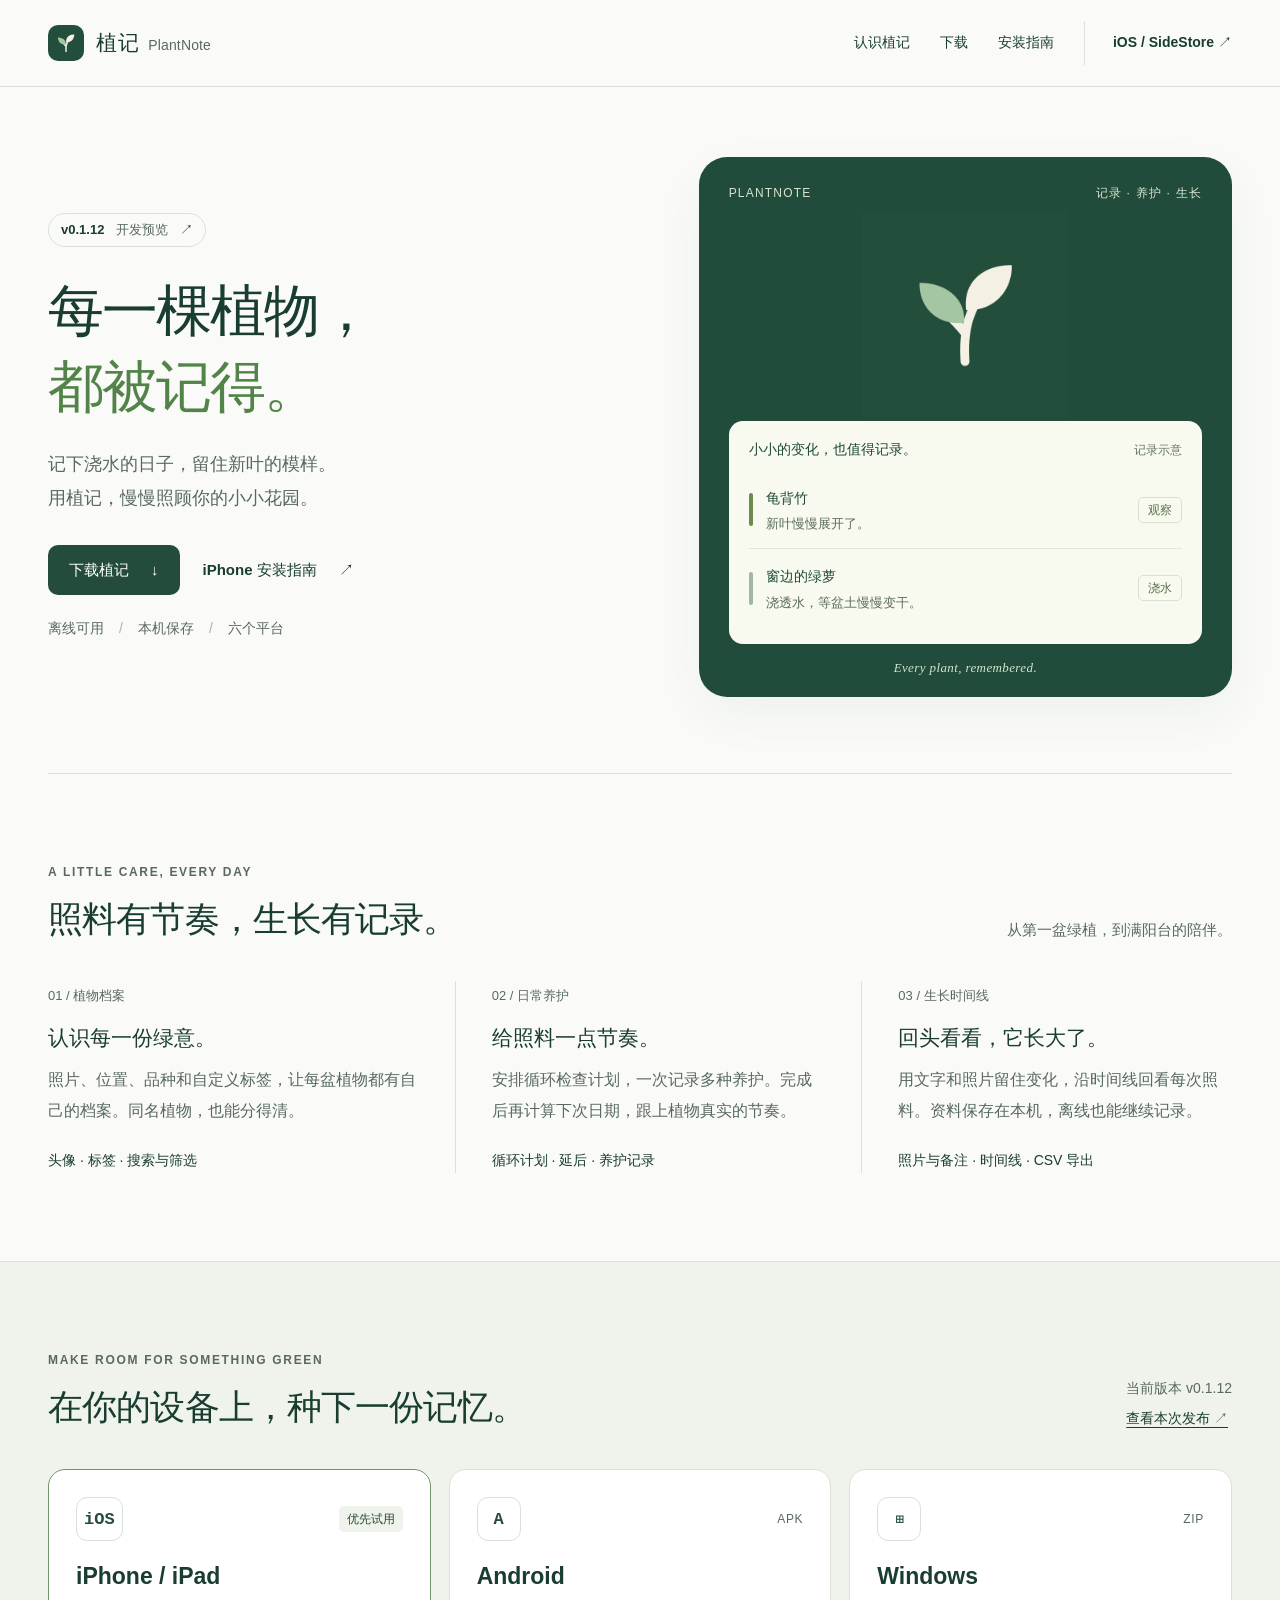
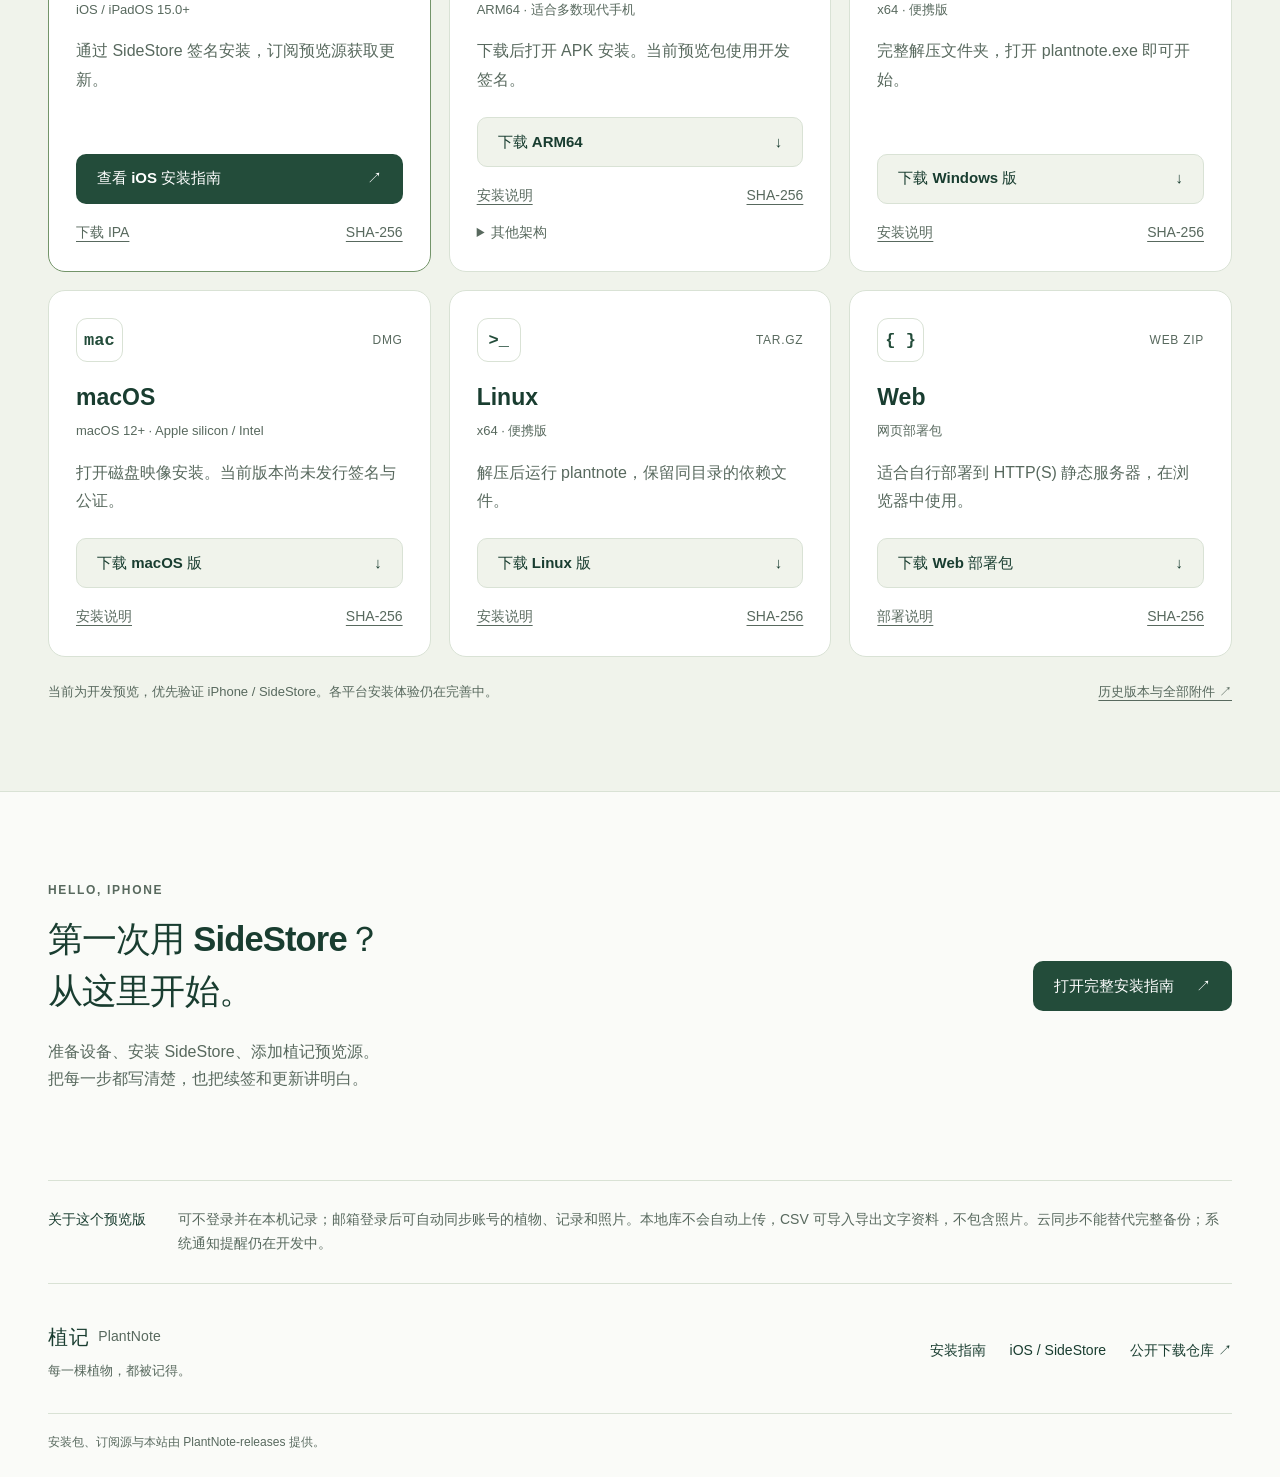
==== commit 1f5d1701: "Update PlantNote distribution for v0.1.12" ====
--- a/index.html
+++ b/index.html
@@ -21,7 +21,7 @@
   <main id="main">
     <section class="hero container" aria-labelledby="hero-title">
       <div class="hero-copy">
-        <a class="version-pill" href="https://github.com/ttezy/PlantNote-releases/releases/tag/v0.1.6">v0.1.6 <span>开发预览</span><span aria-hidden="true">↗</span></a>
+        <a class="version-pill" href="https://github.com/ttezy/PlantNote-releases/releases/tag/v0.1.12">v0.1.12 <span>开发预览</span><span aria-hidden="true">↗</span></a>
         <h1 id="hero-title">每一棵植物，<br><em>都被记得。</em></h1>
         <p class="hero-description">记下浇水的日子，留住新叶的模样。<br>用植记，慢慢照顾你的小小花园。</p>
         <div class="button-row"><a class="button primary" href="#download">下载植记 <span aria-hidden="true">↓</span></a><a class="button quiet" href="ios.html">iPhone 安装指南 <span aria-hidden="true">↗</span></a></div>
@@ -50,21 +50,21 @@
 
     <section class="download-section" id="download" aria-labelledby="download-title">
       <div class="container section">
-        <div class="section-heading"><div><p class="eyebrow">MAKE ROOM FOR SOMETHING GREEN</p><h2 id="download-title">在你的设备上，种下一份记忆。</h2></div><div class="release-meta"><span>当前版本 v0.1.6</span><a href="https://github.com/ttezy/PlantNote-releases/releases/tag/v0.1.6">查看本次发布 <span aria-hidden="true">↗</span></a></div></div>
+        <div class="section-heading"><div><p class="eyebrow">MAKE ROOM FOR SOMETHING GREEN</p><h2 id="download-title">在你的设备上，种下一份记忆。</h2></div><div class="release-meta"><span>当前版本 v0.1.12</span><a href="https://github.com/ttezy/PlantNote-releases/releases/tag/v0.1.12">查看本次发布 <span aria-hidden="true">↗</span></a></div></div>
         <div class="download-grid">
-          <article class="download-card featured-download"><div class="platform-heading"><span class="platform-icon" aria-hidden="true">iOS</span><span class="small-badge">优先试用</span></div><h3>iPhone / iPad</h3><p class="platform-meta">iOS / iPadOS 15.0+</p><p>通过 SideStore 签名安装，订阅预览源获取更新。</p><a class="button primary" href="ios.html">查看 iOS 安装指南 <span aria-hidden="true">↗</span></a><div class="card-links"><a href="https://github.com/ttezy/PlantNote-releases/releases/download/v0.1.6/plantnote-0.1.6-b18-1aad4a96d87b-attempt1-ios-arm64-unsigned.ipa">下载 IPA</a><a href="https://github.com/ttezy/PlantNote-releases/releases/download/v0.1.6/plantnote-0.1.6-b18-1aad4a96d87b-attempt1-ios-SHA256SUMS.txt" aria-label="iOS SHA-256 校验文件">SHA-256</a></div></article>
-          <article class="download-card"><div class="platform-heading"><span class="platform-icon" aria-hidden="true">A</span><span class="platform-format">APK</span></div><h3>Android</h3><p class="platform-meta">ARM64 · 适合多数现代手机</p><p>下载后打开 APK 安装。当前预览包使用开发签名。</p><a class="button secondary" href="https://github.com/ttezy/PlantNote-releases/releases/download/v0.1.6/plantnote-0.1.6-b18-1aad4a96d87b-attempt1-android-arm64-v8a-dev-signed.apk">下载 ARM64 <span aria-hidden="true">↓</span></a><div class="card-links"><a href="install.html#android">安装说明</a><a href="https://github.com/ttezy/PlantNote-releases/releases/download/v0.1.6/plantnote-0.1.6-b18-1aad4a96d87b-attempt1-android-SHA256SUMS.txt" aria-label="Android SHA-256 校验文件">SHA-256</a></div><details class="other-architectures"><summary>其他架构</summary><div><a href="https://github.com/ttezy/PlantNote-releases/releases/download/v0.1.6/plantnote-0.1.6-b18-1aad4a96d87b-attempt1-android-armeabi-v7a-dev-signed.apk">ARM 32 位 · armeabi-v7a</a><a href="https://github.com/ttezy/PlantNote-releases/releases/download/v0.1.6/plantnote-0.1.6-b18-1aad4a96d87b-attempt1-android-x86_64-dev-signed.apk">x86_64 · 模拟器等设备</a></div></details></article>
-          <article class="download-card"><div class="platform-heading"><span class="platform-icon" aria-hidden="true">⊞</span><span class="platform-format">ZIP</span></div><h3>Windows</h3><p class="platform-meta">x64 · 便携版</p><p>完整解压文件夹，打开 plantnote.exe 即可开始。</p><a class="button secondary" href="https://github.com/ttezy/PlantNote-releases/releases/download/v0.1.6/plantnote-0.1.6-b18-1aad4a96d87b-attempt1-windows-x64-portable.zip">下载 Windows 版 <span aria-hidden="true">↓</span></a><div class="card-links"><a href="install.html#windows">安装说明</a><a href="https://github.com/ttezy/PlantNote-releases/releases/download/v0.1.6/plantnote-0.1.6-b18-1aad4a96d87b-attempt1-windows-SHA256SUMS.txt" aria-label="Windows SHA-256 校验文件">SHA-256</a></div></article>
-          <article class="download-card"><div class="platform-heading"><span class="platform-icon" aria-hidden="true">mac</span><span class="platform-format">DMG</span></div><h3>macOS</h3><p class="platform-meta">macOS 12+ · Apple silicon / Intel</p><p>打开磁盘映像安装。当前版本尚未发行签名与公证。</p><a class="button secondary" href="https://github.com/ttezy/PlantNote-releases/releases/download/v0.1.6/plantnote-0.1.6-b18-1aad4a96d87b-attempt1-macos-x86_64-arm64-unsigned.dmg">下载 macOS 版 <span aria-hidden="true">↓</span></a><div class="card-links"><a href="install.html#macos">安装说明</a><a href="https://github.com/ttezy/PlantNote-releases/releases/download/v0.1.6/plantnote-0.1.6-b18-1aad4a96d87b-attempt1-macos-SHA256SUMS.txt" aria-label="macOS SHA-256 校验文件">SHA-256</a></div></article>
-          <article class="download-card"><div class="platform-heading"><span class="platform-icon" aria-hidden="true">&gt;_</span><span class="platform-format">TAR.GZ</span></div><h3>Linux</h3><p class="platform-meta">x64 · 便携版</p><p>解压后运行 plantnote，保留同目录的依赖文件。</p><a class="button secondary" href="https://github.com/ttezy/PlantNote-releases/releases/download/v0.1.6/plantnote-0.1.6-b18-1aad4a96d87b-attempt1-linux-x64-portable.tar.gz">下载 Linux 版 <span aria-hidden="true">↓</span></a><div class="card-links"><a href="install.html#linux">安装说明</a><a href="https://github.com/ttezy/PlantNote-releases/releases/download/v0.1.6/plantnote-0.1.6-b18-1aad4a96d87b-attempt1-linux-SHA256SUMS.txt" aria-label="Linux SHA-256 校验文件">SHA-256</a></div></article>
-          <article class="download-card"><div class="platform-heading"><span class="platform-icon" aria-hidden="true">{ }</span><span class="platform-format">WEB ZIP</span></div><h3>Web</h3><p class="platform-meta">网页部署包</p><p>适合自行部署到 HTTP(S) 静态服务器，在浏览器中使用。</p><a class="button secondary" href="https://github.com/ttezy/PlantNote-releases/releases/download/v0.1.6/plantnote-0.1.6-b18-1aad4a96d87b-attempt1-web.zip">下载 Web 部署包 <span aria-hidden="true">↓</span></a><div class="card-links"><a href="install.html#web">部署说明</a><a href="https://github.com/ttezy/PlantNote-releases/releases/download/v0.1.6/plantnote-0.1.6-b18-1aad4a96d87b-attempt1-web-SHA256SUMS.txt" aria-label="Web SHA-256 校验文件">SHA-256</a></div></article>
+          <article class="download-card featured-download"><div class="platform-heading"><span class="platform-icon" aria-hidden="true">iOS</span><span class="small-badge">优先试用</span></div><h3>iPhone / iPad</h3><p class="platform-meta">iOS / iPadOS 15.0+</p><p>通过 SideStore 签名安装，订阅预览源获取更新。</p><a class="button primary" href="ios.html">查看 iOS 安装指南 <span aria-hidden="true">↗</span></a><div class="card-links"><a href="https://github.com/ttezy/PlantNote-releases/releases/download/v0.1.12/plantnote-0.1.12-b32-e9a0a7a544f9-attempt1-ios-arm64-unsigned.ipa">下载 IPA</a><a href="https://github.com/ttezy/PlantNote-releases/releases/download/v0.1.12/plantnote-0.1.12-b32-e9a0a7a544f9-attempt1-ios-SHA256SUMS.txt" aria-label="iOS SHA-256 校验文件">SHA-256</a></div></article>
+          <article class="download-card"><div class="platform-heading"><span class="platform-icon" aria-hidden="true">A</span><span class="platform-format">APK</span></div><h3>Android</h3><p class="platform-meta">ARM64 · 适合多数现代手机</p><p>下载后打开 APK 安装。当前预览包使用开发签名。</p><a class="button secondary" href="https://github.com/ttezy/PlantNote-releases/releases/download/v0.1.12/plantnote-0.1.12-b32-e9a0a7a544f9-attempt1-android-arm64-v8a-dev-signed.apk">下载 ARM64 <span aria-hidden="true">↓</span></a><div class="card-links"><a href="install.html#android">安装说明</a><a href="https://github.com/ttezy/PlantNote-releases/releases/download/v0.1.12/plantnote-0.1.12-b32-e9a0a7a544f9-attempt1-android-SHA256SUMS.txt" aria-label="Android SHA-256 校验文件">SHA-256</a></div><details class="other-architectures"><summary>其他架构</summary><div><a href="https://github.com/ttezy/PlantNote-releases/releases/download/v0.1.12/plantnote-0.1.12-b32-e9a0a7a544f9-attempt1-android-armeabi-v7a-dev-signed.apk">ARM 32 位 · armeabi-v7a</a><a href="https://github.com/ttezy/PlantNote-releases/releases/download/v0.1.12/plantnote-0.1.12-b32-e9a0a7a544f9-attempt1-android-x86_64-dev-signed.apk">x86_64 · 模拟器等设备</a></div></details></article>
+          <article class="download-card"><div class="platform-heading"><span class="platform-icon" aria-hidden="true">⊞</span><span class="platform-format">ZIP</span></div><h3>Windows</h3><p class="platform-meta">x64 · 便携版</p><p>完整解压文件夹，打开 plantnote.exe 即可开始。</p><a class="button secondary" href="https://github.com/ttezy/PlantNote-releases/releases/download/v0.1.12/plantnote-0.1.12-b32-e9a0a7a544f9-attempt1-windows-x64-portable.zip">下载 Windows 版 <span aria-hidden="true">↓</span></a><div class="card-links"><a href="install.html#windows">安装说明</a><a href="https://github.com/ttezy/PlantNote-releases/releases/download/v0.1.12/plantnote-0.1.12-b32-e9a0a7a544f9-attempt1-windows-SHA256SUMS.txt" aria-label="Windows SHA-256 校验文件">SHA-256</a></div></article>
+          <article class="download-card"><div class="platform-heading"><span class="platform-icon" aria-hidden="true">mac</span><span class="platform-format">DMG</span></div><h3>macOS</h3><p class="platform-meta">macOS 12+ · Apple silicon / Intel</p><p>打开磁盘映像安装。当前版本尚未发行签名与公证。</p><a class="button secondary" href="https://github.com/ttezy/PlantNote-releases/releases/download/v0.1.12/plantnote-0.1.12-b32-e9a0a7a544f9-attempt1-macos-x86_64-arm64-adhoc.dmg">下载 macOS 版 <span aria-hidden="true">↓</span></a><div class="card-links"><a href="install.html#macos">安装说明</a><a href="https://github.com/ttezy/PlantNote-releases/releases/download/v0.1.12/plantnote-0.1.12-b32-e9a0a7a544f9-attempt1-macos-SHA256SUMS.txt" aria-label="macOS SHA-256 校验文件">SHA-256</a></div></article>
+          <article class="download-card"><div class="platform-heading"><span class="platform-icon" aria-hidden="true">&gt;_</span><span class="platform-format">TAR.GZ</span></div><h3>Linux</h3><p class="platform-meta">x64 · 便携版</p><p>解压后运行 plantnote，保留同目录的依赖文件。</p><a class="button secondary" href="https://github.com/ttezy/PlantNote-releases/releases/download/v0.1.12/plantnote-0.1.12-b32-e9a0a7a544f9-attempt1-linux-x64-portable.tar.gz">下载 Linux 版 <span aria-hidden="true">↓</span></a><div class="card-links"><a href="install.html#linux">安装说明</a><a href="https://github.com/ttezy/PlantNote-releases/releases/download/v0.1.12/plantnote-0.1.12-b32-e9a0a7a544f9-attempt1-linux-SHA256SUMS.txt" aria-label="Linux SHA-256 校验文件">SHA-256</a></div></article>
+          <article class="download-card"><div class="platform-heading"><span class="platform-icon" aria-hidden="true">{ }</span><span class="platform-format">WEB ZIP</span></div><h3>Web</h3><p class="platform-meta">网页部署包</p><p>适合自行部署到 HTTP(S) 静态服务器，在浏览器中使用。</p><a class="button secondary" href="https://github.com/ttezy/PlantNote-releases/releases/download/v0.1.12/plantnote-0.1.12-b32-e9a0a7a544f9-attempt1-web.zip">下载 Web 部署包 <span aria-hidden="true">↓</span></a><div class="card-links"><a href="install.html#web">部署说明</a><a href="https://github.com/ttezy/PlantNote-releases/releases/download/v0.1.12/plantnote-0.1.12-b32-e9a0a7a544f9-attempt1-web-SHA256SUMS.txt" aria-label="Web SHA-256 校验文件">SHA-256</a></div></article>
         </div>
         <div class="download-footnote"><p>当前为开发预览，优先验证 iPhone / SideStore。各平台安装体验仍在完善中。</p><a href="https://github.com/ttezy/PlantNote-releases/releases">历史版本与全部附件 <span aria-hidden="true">↗</span></a></div>
       </div>
     </section>
 
     <section class="ios-banner container section" aria-labelledby="ios-banner-title"><div><p class="eyebrow">HELLO, IPHONE</p><h2 id="ios-banner-title">第一次用 SideStore？<br>从这里开始。</h2><p>准备设备、安装 SideStore、添加植记预览源。<br>把每一步都写清楚，也把续签和更新讲明白。</p></div><a class="button primary" href="ios.html">打开完整安装指南 <span aria-hidden="true">↗</span></a></section>
-    <aside class="preview-note container"><strong>关于这个预览版</strong><p>植物资料与照片保存在设备本机，暂不支持云同步和完整备份。CSV 可导出文字资料与记录，不包含照片。系统通知提醒仍在开发中。</p></aside>
+    <aside class="preview-note container"><strong>关于这个预览版</strong><p>可不登录并在本机记录；邮箱登录后可自动同步账号的植物、记录和照片。本地库不会自动上传，CSV 可导入导出文字资料，不包含照片。云同步不能替代完整备份；系统通知提醒仍在开发中。</p></aside>
   </main>
   <footer class="site-footer container"><div><a class="brand footer-brand" href="./">植记 <span class="brand-en">PlantNote</span></a><p>每一棵植物，都被记得。</p></div><div class="footer-links"><a href="install.html">安装指南</a><a href="ios.html">iOS / SideStore</a><a href="https://github.com/ttezy/PlantNote-releases">公开下载仓库 <span aria-hidden="true">↗</span></a></div><p class="footer-small">安装包、订阅源与本站由 PlantNote-releases 提供。</p></footer>
 </body>
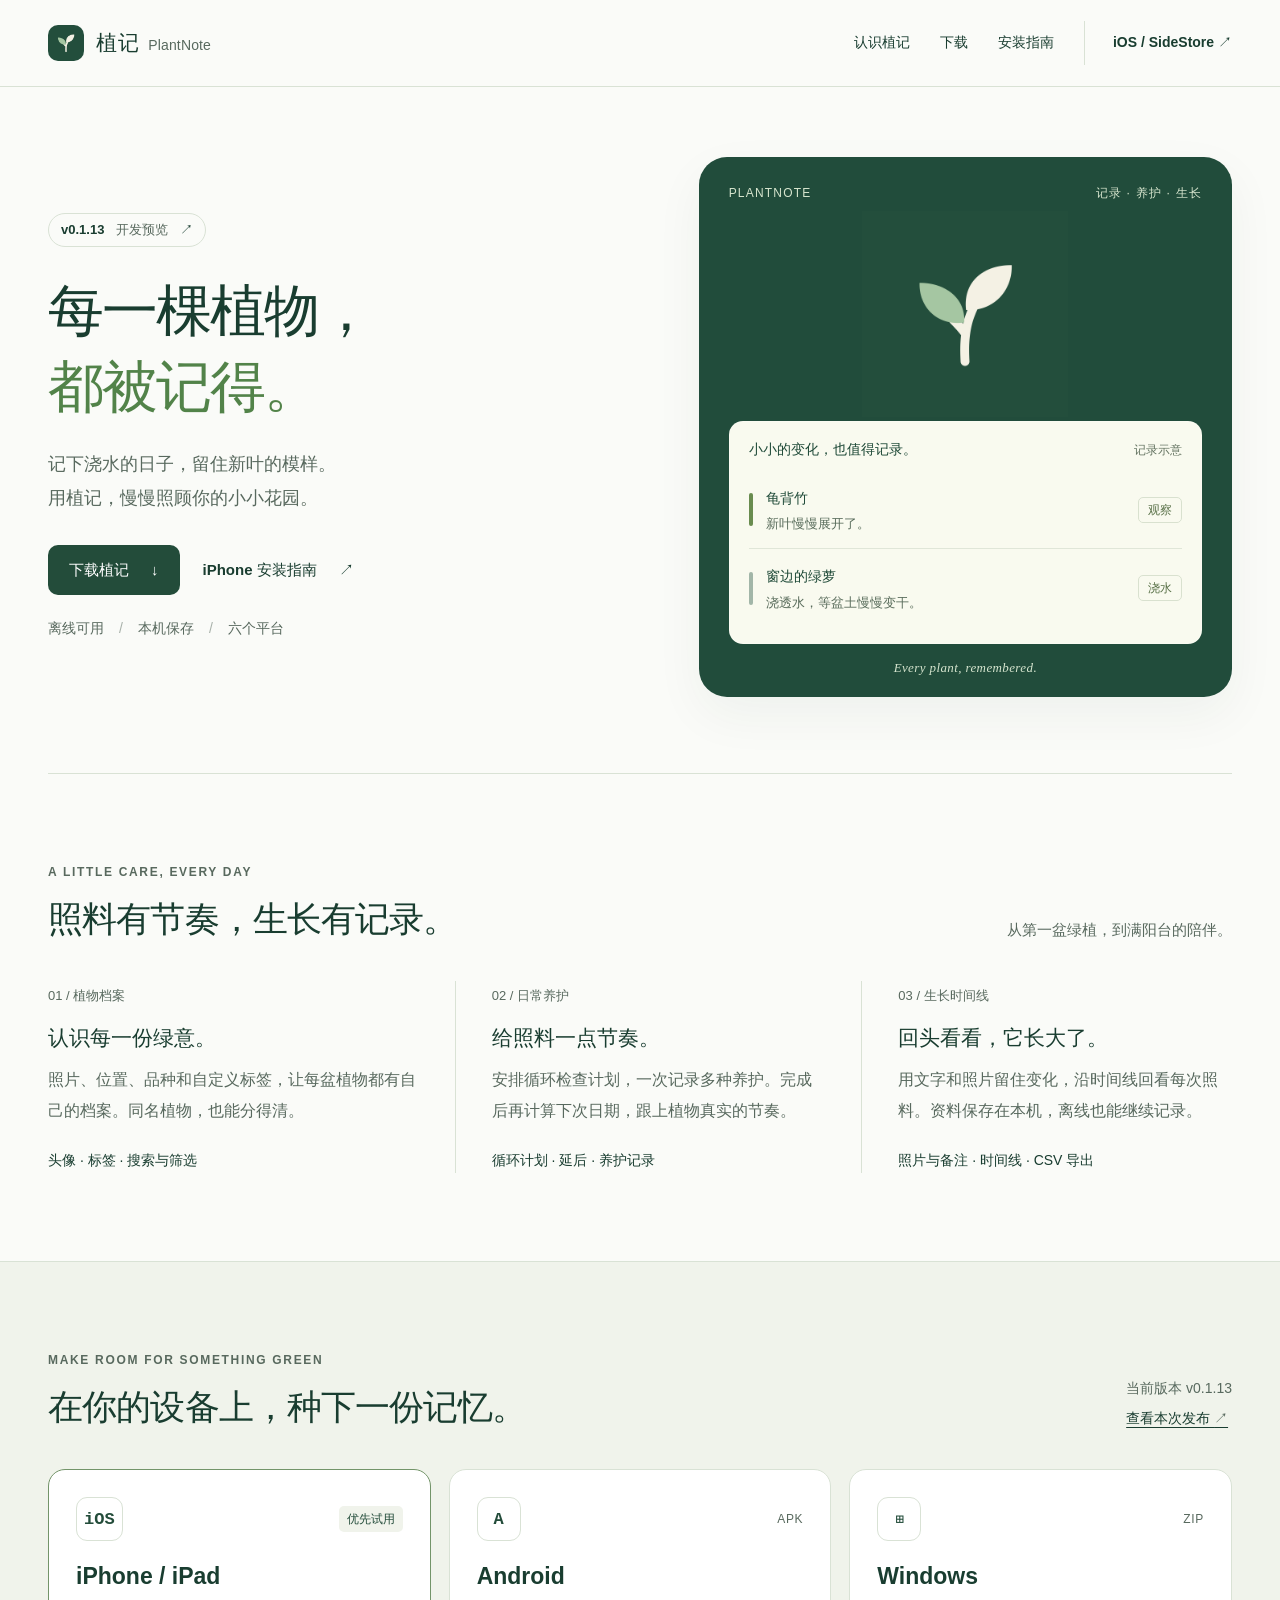
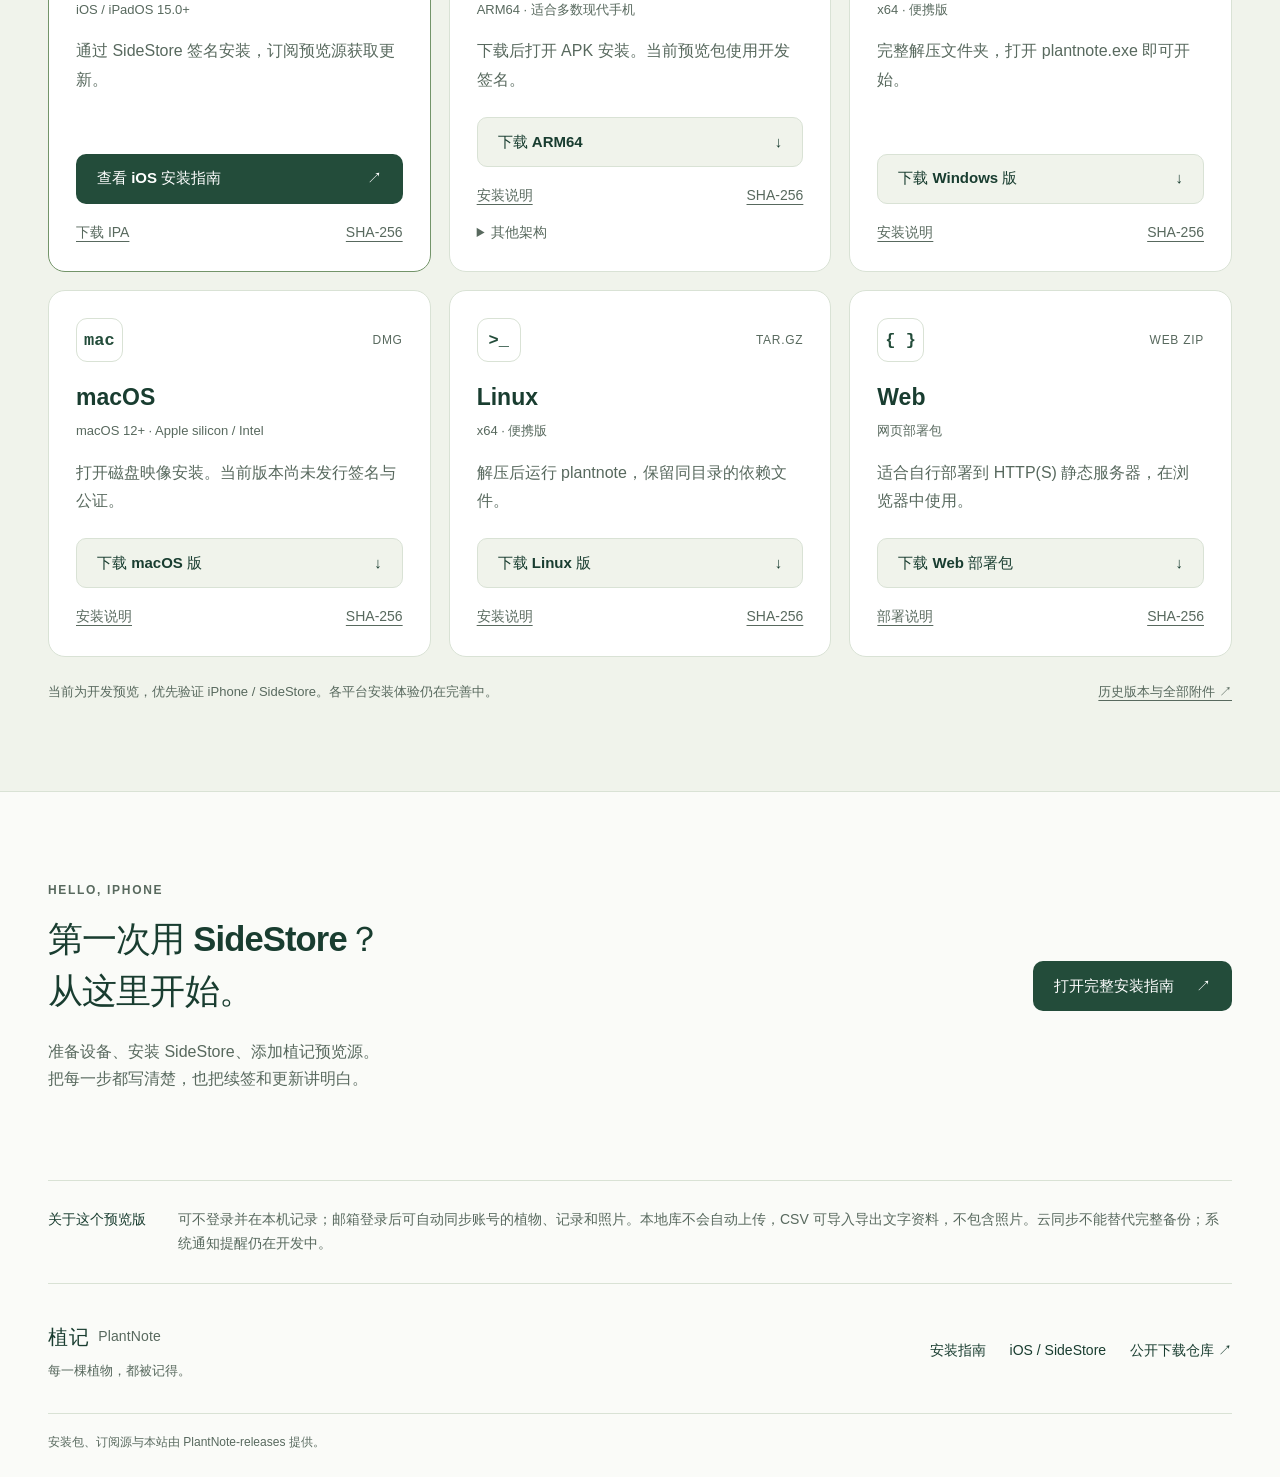
==== commit bda35ac0: "Update PlantNote distribution for v0.1.13" ====
--- a/index.html
+++ b/index.html
@@ -21,7 +21,7 @@
   <main id="main">
     <section class="hero container" aria-labelledby="hero-title">
       <div class="hero-copy">
-        <a class="version-pill" href="https://github.com/ttezy/PlantNote-releases/releases/tag/v0.1.12">v0.1.12 <span>开发预览</span><span aria-hidden="true">↗</span></a>
+        <a class="version-pill" href="https://github.com/ttezy/PlantNote-releases/releases/tag/v0.1.13">v0.1.13 <span>开发预览</span><span aria-hidden="true">↗</span></a>
         <h1 id="hero-title">每一棵植物，<br><em>都被记得。</em></h1>
         <p class="hero-description">记下浇水的日子，留住新叶的模样。<br>用植记，慢慢照顾你的小小花园。</p>
         <div class="button-row"><a class="button primary" href="#download">下载植记 <span aria-hidden="true">↓</span></a><a class="button quiet" href="ios.html">iPhone 安装指南 <span aria-hidden="true">↗</span></a></div>
@@ -50,14 +50,14 @@
 
     <section class="download-section" id="download" aria-labelledby="download-title">
       <div class="container section">
-        <div class="section-heading"><div><p class="eyebrow">MAKE ROOM FOR SOMETHING GREEN</p><h2 id="download-title">在你的设备上，种下一份记忆。</h2></div><div class="release-meta"><span>当前版本 v0.1.12</span><a href="https://github.com/ttezy/PlantNote-releases/releases/tag/v0.1.12">查看本次发布 <span aria-hidden="true">↗</span></a></div></div>
+        <div class="section-heading"><div><p class="eyebrow">MAKE ROOM FOR SOMETHING GREEN</p><h2 id="download-title">在你的设备上，种下一份记忆。</h2></div><div class="release-meta"><span>当前版本 v0.1.13</span><a href="https://github.com/ttezy/PlantNote-releases/releases/tag/v0.1.13">查看本次发布 <span aria-hidden="true">↗</span></a></div></div>
         <div class="download-grid">
-          <article class="download-card featured-download"><div class="platform-heading"><span class="platform-icon" aria-hidden="true">iOS</span><span class="small-badge">优先试用</span></div><h3>iPhone / iPad</h3><p class="platform-meta">iOS / iPadOS 15.0+</p><p>通过 SideStore 签名安装，订阅预览源获取更新。</p><a class="button primary" href="ios.html">查看 iOS 安装指南 <span aria-hidden="true">↗</span></a><div class="card-links"><a href="https://github.com/ttezy/PlantNote-releases/releases/download/v0.1.12/plantnote-0.1.12-b32-e9a0a7a544f9-attempt1-ios-arm64-unsigned.ipa">下载 IPA</a><a href="https://github.com/ttezy/PlantNote-releases/releases/download/v0.1.12/plantnote-0.1.12-b32-e9a0a7a544f9-attempt1-ios-SHA256SUMS.txt" aria-label="iOS SHA-256 校验文件">SHA-256</a></div></article>
-          <article class="download-card"><div class="platform-heading"><span class="platform-icon" aria-hidden="true">A</span><span class="platform-format">APK</span></div><h3>Android</h3><p class="platform-meta">ARM64 · 适合多数现代手机</p><p>下载后打开 APK 安装。当前预览包使用开发签名。</p><a class="button secondary" href="https://github.com/ttezy/PlantNote-releases/releases/download/v0.1.12/plantnote-0.1.12-b32-e9a0a7a544f9-attempt1-android-arm64-v8a-dev-signed.apk">下载 ARM64 <span aria-hidden="true">↓</span></a><div class="card-links"><a href="install.html#android">安装说明</a><a href="https://github.com/ttezy/PlantNote-releases/releases/download/v0.1.12/plantnote-0.1.12-b32-e9a0a7a544f9-attempt1-android-SHA256SUMS.txt" aria-label="Android SHA-256 校验文件">SHA-256</a></div><details class="other-architectures"><summary>其他架构</summary><div><a href="https://github.com/ttezy/PlantNote-releases/releases/download/v0.1.12/plantnote-0.1.12-b32-e9a0a7a544f9-attempt1-android-armeabi-v7a-dev-signed.apk">ARM 32 位 · armeabi-v7a</a><a href="https://github.com/ttezy/PlantNote-releases/releases/download/v0.1.12/plantnote-0.1.12-b32-e9a0a7a544f9-attempt1-android-x86_64-dev-signed.apk">x86_64 · 模拟器等设备</a></div></details></article>
-          <article class="download-card"><div class="platform-heading"><span class="platform-icon" aria-hidden="true">⊞</span><span class="platform-format">ZIP</span></div><h3>Windows</h3><p class="platform-meta">x64 · 便携版</p><p>完整解压文件夹，打开 plantnote.exe 即可开始。</p><a class="button secondary" href="https://github.com/ttezy/PlantNote-releases/releases/download/v0.1.12/plantnote-0.1.12-b32-e9a0a7a544f9-attempt1-windows-x64-portable.zip">下载 Windows 版 <span aria-hidden="true">↓</span></a><div class="card-links"><a href="install.html#windows">安装说明</a><a href="https://github.com/ttezy/PlantNote-releases/releases/download/v0.1.12/plantnote-0.1.12-b32-e9a0a7a544f9-attempt1-windows-SHA256SUMS.txt" aria-label="Windows SHA-256 校验文件">SHA-256</a></div></article>
-          <article class="download-card"><div class="platform-heading"><span class="platform-icon" aria-hidden="true">mac</span><span class="platform-format">DMG</span></div><h3>macOS</h3><p class="platform-meta">macOS 12+ · Apple silicon / Intel</p><p>打开磁盘映像安装。当前版本尚未发行签名与公证。</p><a class="button secondary" href="https://github.com/ttezy/PlantNote-releases/releases/download/v0.1.12/plantnote-0.1.12-b32-e9a0a7a544f9-attempt1-macos-x86_64-arm64-adhoc.dmg">下载 macOS 版 <span aria-hidden="true">↓</span></a><div class="card-links"><a href="install.html#macos">安装说明</a><a href="https://github.com/ttezy/PlantNote-releases/releases/download/v0.1.12/plantnote-0.1.12-b32-e9a0a7a544f9-attempt1-macos-SHA256SUMS.txt" aria-label="macOS SHA-256 校验文件">SHA-256</a></div></article>
-          <article class="download-card"><div class="platform-heading"><span class="platform-icon" aria-hidden="true">&gt;_</span><span class="platform-format">TAR.GZ</span></div><h3>Linux</h3><p class="platform-meta">x64 · 便携版</p><p>解压后运行 plantnote，保留同目录的依赖文件。</p><a class="button secondary" href="https://github.com/ttezy/PlantNote-releases/releases/download/v0.1.12/plantnote-0.1.12-b32-e9a0a7a544f9-attempt1-linux-x64-portable.tar.gz">下载 Linux 版 <span aria-hidden="true">↓</span></a><div class="card-links"><a href="install.html#linux">安装说明</a><a href="https://github.com/ttezy/PlantNote-releases/releases/download/v0.1.12/plantnote-0.1.12-b32-e9a0a7a544f9-attempt1-linux-SHA256SUMS.txt" aria-label="Linux SHA-256 校验文件">SHA-256</a></div></article>
-          <article class="download-card"><div class="platform-heading"><span class="platform-icon" aria-hidden="true">{ }</span><span class="platform-format">WEB ZIP</span></div><h3>Web</h3><p class="platform-meta">网页部署包</p><p>适合自行部署到 HTTP(S) 静态服务器，在浏览器中使用。</p><a class="button secondary" href="https://github.com/ttezy/PlantNote-releases/releases/download/v0.1.12/plantnote-0.1.12-b32-e9a0a7a544f9-attempt1-web.zip">下载 Web 部署包 <span aria-hidden="true">↓</span></a><div class="card-links"><a href="install.html#web">部署说明</a><a href="https://github.com/ttezy/PlantNote-releases/releases/download/v0.1.12/plantnote-0.1.12-b32-e9a0a7a544f9-attempt1-web-SHA256SUMS.txt" aria-label="Web SHA-256 校验文件">SHA-256</a></div></article>
+          <article class="download-card featured-download"><div class="platform-heading"><span class="platform-icon" aria-hidden="true">iOS</span><span class="small-badge">优先试用</span></div><h3>iPhone / iPad</h3><p class="platform-meta">iOS / iPadOS 15.0+</p><p>通过 SideStore 签名安装，订阅预览源获取更新。</p><a class="button primary" href="ios.html">查看 iOS 安装指南 <span aria-hidden="true">↗</span></a><div class="card-links"><a href="https://github.com/ttezy/PlantNote-releases/releases/download/v0.1.13/plantnote-0.1.13-b35-c02e2c52b518-attempt1-ios-arm64-unsigned.ipa">下载 IPA</a><a href="https://github.com/ttezy/PlantNote-releases/releases/download/v0.1.13/plantnote-0.1.13-b35-c02e2c52b518-attempt1-ios-SHA256SUMS.txt" aria-label="iOS SHA-256 校验文件">SHA-256</a></div></article>
+          <article class="download-card"><div class="platform-heading"><span class="platform-icon" aria-hidden="true">A</span><span class="platform-format">APK</span></div><h3>Android</h3><p class="platform-meta">ARM64 · 适合多数现代手机</p><p>下载后打开 APK 安装。当前预览包使用开发签名。</p><a class="button secondary" href="https://github.com/ttezy/PlantNote-releases/releases/download/v0.1.13/plantnote-0.1.13-b35-c02e2c52b518-attempt1-android-arm64-v8a-dev-signed.apk">下载 ARM64 <span aria-hidden="true">↓</span></a><div class="card-links"><a href="install.html#android">安装说明</a><a href="https://github.com/ttezy/PlantNote-releases/releases/download/v0.1.13/plantnote-0.1.13-b35-c02e2c52b518-attempt1-android-SHA256SUMS.txt" aria-label="Android SHA-256 校验文件">SHA-256</a></div><details class="other-architectures"><summary>其他架构</summary><div><a href="https://github.com/ttezy/PlantNote-releases/releases/download/v0.1.13/plantnote-0.1.13-b35-c02e2c52b518-attempt1-android-armeabi-v7a-dev-signed.apk">ARM 32 位 · armeabi-v7a</a><a href="https://github.com/ttezy/PlantNote-releases/releases/download/v0.1.13/plantnote-0.1.13-b35-c02e2c52b518-attempt1-android-x86_64-dev-signed.apk">x86_64 · 模拟器等设备</a></div></details></article>
+          <article class="download-card"><div class="platform-heading"><span class="platform-icon" aria-hidden="true">⊞</span><span class="platform-format">ZIP</span></div><h3>Windows</h3><p class="platform-meta">x64 · 便携版</p><p>完整解压文件夹，打开 plantnote.exe 即可开始。</p><a class="button secondary" href="https://github.com/ttezy/PlantNote-releases/releases/download/v0.1.13/plantnote-0.1.13-b35-c02e2c52b518-attempt1-windows-x64-portable.zip">下载 Windows 版 <span aria-hidden="true">↓</span></a><div class="card-links"><a href="install.html#windows">安装说明</a><a href="https://github.com/ttezy/PlantNote-releases/releases/download/v0.1.13/plantnote-0.1.13-b35-c02e2c52b518-attempt1-windows-SHA256SUMS.txt" aria-label="Windows SHA-256 校验文件">SHA-256</a></div></article>
+          <article class="download-card"><div class="platform-heading"><span class="platform-icon" aria-hidden="true">mac</span><span class="platform-format">DMG</span></div><h3>macOS</h3><p class="platform-meta">macOS 12+ · Apple silicon / Intel</p><p>打开磁盘映像安装。当前版本尚未发行签名与公证。</p><a class="button secondary" href="https://github.com/ttezy/PlantNote-releases/releases/download/v0.1.13/plantnote-0.1.13-b35-c02e2c52b518-attempt1-macos-x86_64-arm64-adhoc.dmg">下载 macOS 版 <span aria-hidden="true">↓</span></a><div class="card-links"><a href="install.html#macos">安装说明</a><a href="https://github.com/ttezy/PlantNote-releases/releases/download/v0.1.13/plantnote-0.1.13-b35-c02e2c52b518-attempt1-macos-SHA256SUMS.txt" aria-label="macOS SHA-256 校验文件">SHA-256</a></div></article>
+          <article class="download-card"><div class="platform-heading"><span class="platform-icon" aria-hidden="true">&gt;_</span><span class="platform-format">TAR.GZ</span></div><h3>Linux</h3><p class="platform-meta">x64 · 便携版</p><p>解压后运行 plantnote，保留同目录的依赖文件。</p><a class="button secondary" href="https://github.com/ttezy/PlantNote-releases/releases/download/v0.1.13/plantnote-0.1.13-b35-c02e2c52b518-attempt1-linux-x64-portable.tar.gz">下载 Linux 版 <span aria-hidden="true">↓</span></a><div class="card-links"><a href="install.html#linux">安装说明</a><a href="https://github.com/ttezy/PlantNote-releases/releases/download/v0.1.13/plantnote-0.1.13-b35-c02e2c52b518-attempt1-linux-SHA256SUMS.txt" aria-label="Linux SHA-256 校验文件">SHA-256</a></div></article>
+          <article class="download-card"><div class="platform-heading"><span class="platform-icon" aria-hidden="true">{ }</span><span class="platform-format">WEB ZIP</span></div><h3>Web</h3><p class="platform-meta">网页部署包</p><p>适合自行部署到 HTTP(S) 静态服务器，在浏览器中使用。</p><a class="button secondary" href="https://github.com/ttezy/PlantNote-releases/releases/download/v0.1.13/plantnote-0.1.13-b35-c02e2c52b518-attempt1-web.zip">下载 Web 部署包 <span aria-hidden="true">↓</span></a><div class="card-links"><a href="install.html#web">部署说明</a><a href="https://github.com/ttezy/PlantNote-releases/releases/download/v0.1.13/plantnote-0.1.13-b35-c02e2c52b518-attempt1-web-SHA256SUMS.txt" aria-label="Web SHA-256 校验文件">SHA-256</a></div></article>
         </div>
         <div class="download-footnote"><p>当前为开发预览，优先验证 iPhone / SideStore。各平台安装体验仍在完善中。</p><a href="https://github.com/ttezy/PlantNote-releases/releases">历史版本与全部附件 <span aria-hidden="true">↗</span></a></div>
       </div>
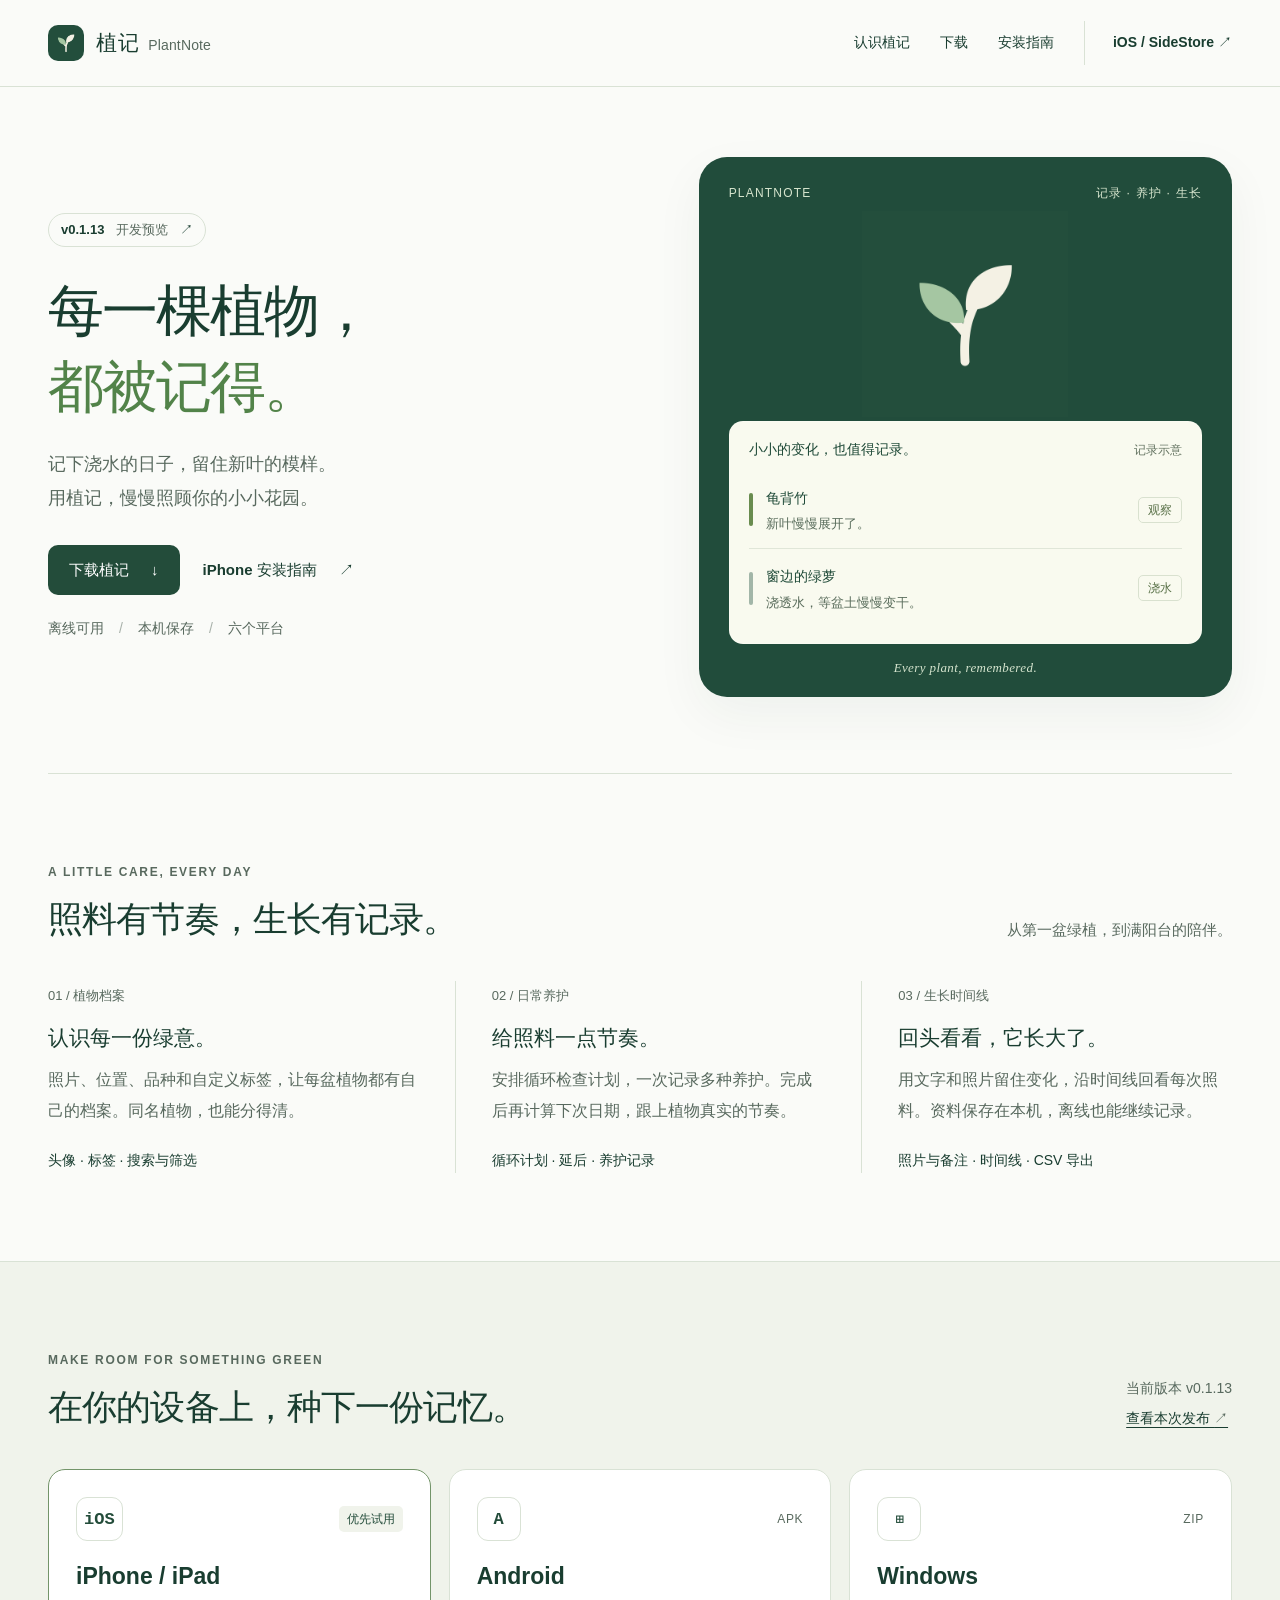
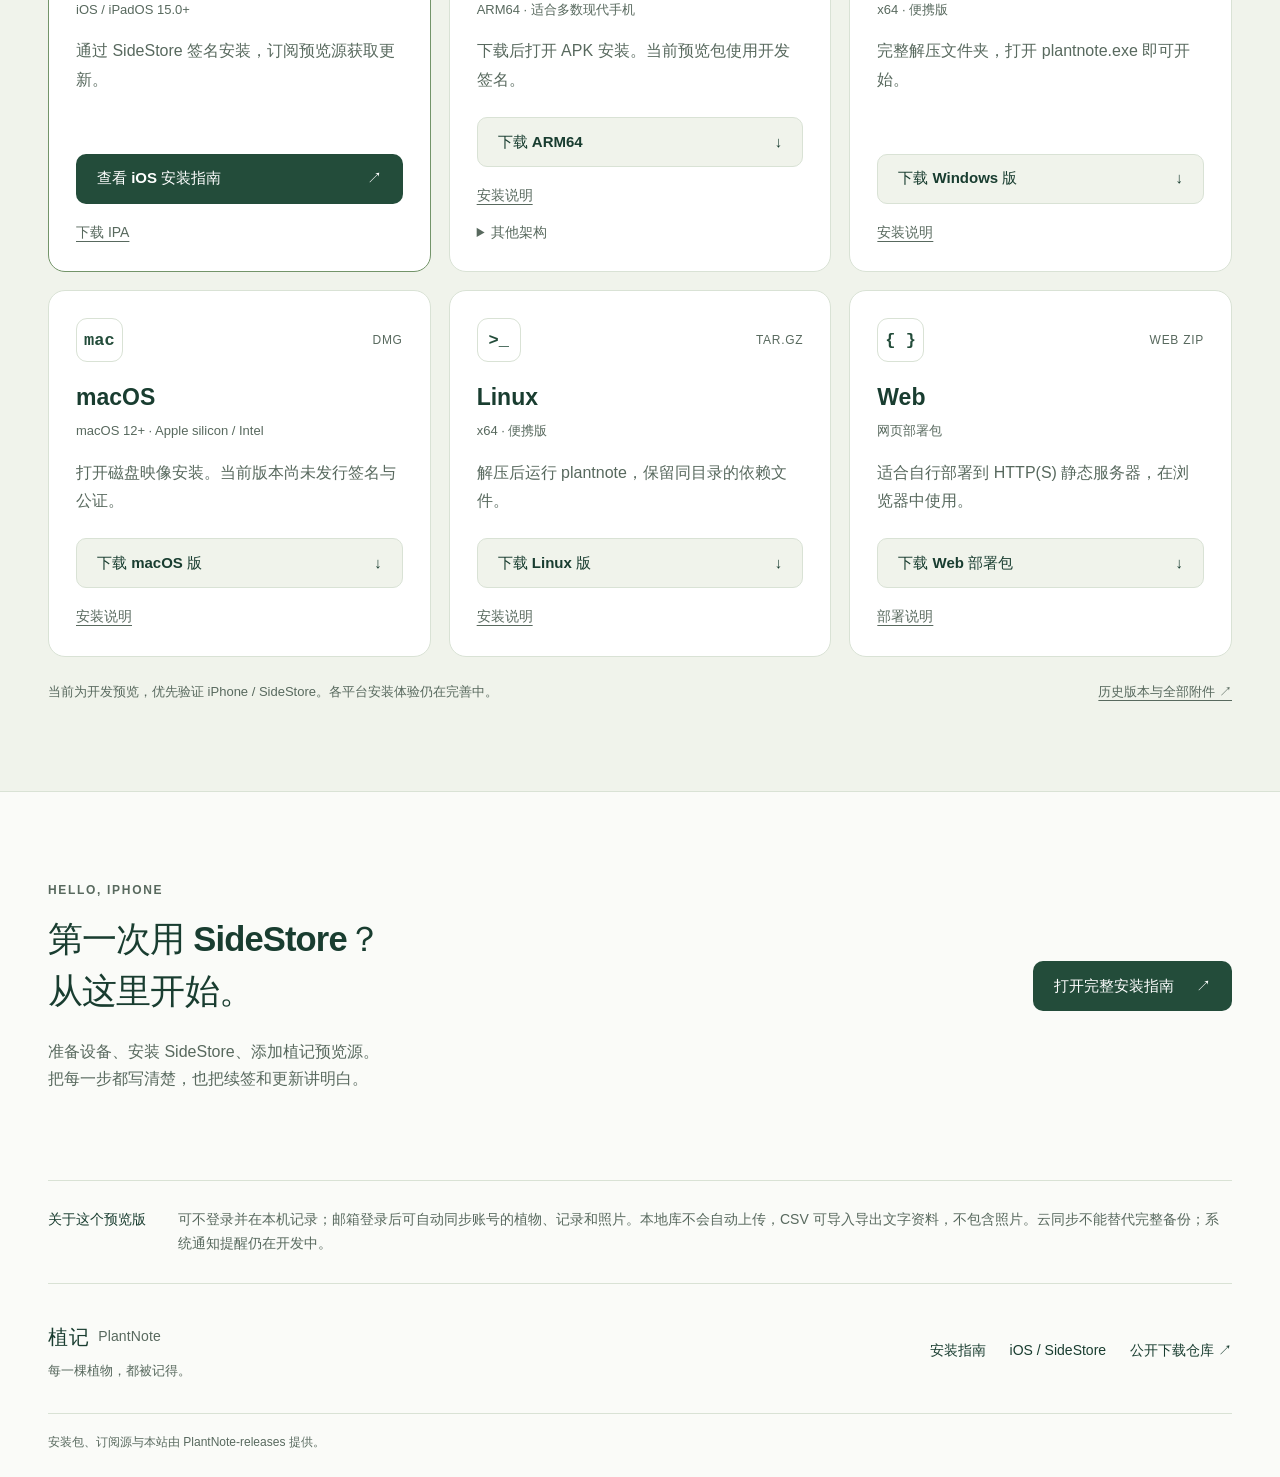
==== commit a263e516: "Simplify public downloads to installers only" ====
--- a/index.html
+++ b/index.html
@@ -52,12 +52,12 @@
       <div class="container section">
         <div class="section-heading"><div><p class="eyebrow">MAKE ROOM FOR SOMETHING GREEN</p><h2 id="download-title">在你的设备上，种下一份记忆。</h2></div><div class="release-meta"><span>当前版本 v0.1.13</span><a href="https://github.com/ttezy/PlantNote-releases/releases/tag/v0.1.13">查看本次发布 <span aria-hidden="true">↗</span></a></div></div>
         <div class="download-grid">
-          <article class="download-card featured-download"><div class="platform-heading"><span class="platform-icon" aria-hidden="true">iOS</span><span class="small-badge">优先试用</span></div><h3>iPhone / iPad</h3><p class="platform-meta">iOS / iPadOS 15.0+</p><p>通过 SideStore 签名安装，订阅预览源获取更新。</p><a class="button primary" href="ios.html">查看 iOS 安装指南 <span aria-hidden="true">↗</span></a><div class="card-links"><a href="https://github.com/ttezy/PlantNote-releases/releases/download/v0.1.13/plantnote-0.1.13-b35-c02e2c52b518-attempt1-ios-arm64-unsigned.ipa">下载 IPA</a><a href="https://github.com/ttezy/PlantNote-releases/releases/download/v0.1.13/plantnote-0.1.13-b35-c02e2c52b518-attempt1-ios-SHA256SUMS.txt" aria-label="iOS SHA-256 校验文件">SHA-256</a></div></article>
-          <article class="download-card"><div class="platform-heading"><span class="platform-icon" aria-hidden="true">A</span><span class="platform-format">APK</span></div><h3>Android</h3><p class="platform-meta">ARM64 · 适合多数现代手机</p><p>下载后打开 APK 安装。当前预览包使用开发签名。</p><a class="button secondary" href="https://github.com/ttezy/PlantNote-releases/releases/download/v0.1.13/plantnote-0.1.13-b35-c02e2c52b518-attempt1-android-arm64-v8a-dev-signed.apk">下载 ARM64 <span aria-hidden="true">↓</span></a><div class="card-links"><a href="install.html#android">安装说明</a><a href="https://github.com/ttezy/PlantNote-releases/releases/download/v0.1.13/plantnote-0.1.13-b35-c02e2c52b518-attempt1-android-SHA256SUMS.txt" aria-label="Android SHA-256 校验文件">SHA-256</a></div><details class="other-architectures"><summary>其他架构</summary><div><a href="https://github.com/ttezy/PlantNote-releases/releases/download/v0.1.13/plantnote-0.1.13-b35-c02e2c52b518-attempt1-android-armeabi-v7a-dev-signed.apk">ARM 32 位 · armeabi-v7a</a><a href="https://github.com/ttezy/PlantNote-releases/releases/download/v0.1.13/plantnote-0.1.13-b35-c02e2c52b518-attempt1-android-x86_64-dev-signed.apk">x86_64 · 模拟器等设备</a></div></details></article>
-          <article class="download-card"><div class="platform-heading"><span class="platform-icon" aria-hidden="true">⊞</span><span class="platform-format">ZIP</span></div><h3>Windows</h3><p class="platform-meta">x64 · 便携版</p><p>完整解压文件夹，打开 plantnote.exe 即可开始。</p><a class="button secondary" href="https://github.com/ttezy/PlantNote-releases/releases/download/v0.1.13/plantnote-0.1.13-b35-c02e2c52b518-attempt1-windows-x64-portable.zip">下载 Windows 版 <span aria-hidden="true">↓</span></a><div class="card-links"><a href="install.html#windows">安装说明</a><a href="https://github.com/ttezy/PlantNote-releases/releases/download/v0.1.13/plantnote-0.1.13-b35-c02e2c52b518-attempt1-windows-SHA256SUMS.txt" aria-label="Windows SHA-256 校验文件">SHA-256</a></div></article>
-          <article class="download-card"><div class="platform-heading"><span class="platform-icon" aria-hidden="true">mac</span><span class="platform-format">DMG</span></div><h3>macOS</h3><p class="platform-meta">macOS 12+ · Apple silicon / Intel</p><p>打开磁盘映像安装。当前版本尚未发行签名与公证。</p><a class="button secondary" href="https://github.com/ttezy/PlantNote-releases/releases/download/v0.1.13/plantnote-0.1.13-b35-c02e2c52b518-attempt1-macos-x86_64-arm64-adhoc.dmg">下载 macOS 版 <span aria-hidden="true">↓</span></a><div class="card-links"><a href="install.html#macos">安装说明</a><a href="https://github.com/ttezy/PlantNote-releases/releases/download/v0.1.13/plantnote-0.1.13-b35-c02e2c52b518-attempt1-macos-SHA256SUMS.txt" aria-label="macOS SHA-256 校验文件">SHA-256</a></div></article>
-          <article class="download-card"><div class="platform-heading"><span class="platform-icon" aria-hidden="true">&gt;_</span><span class="platform-format">TAR.GZ</span></div><h3>Linux</h3><p class="platform-meta">x64 · 便携版</p><p>解压后运行 plantnote，保留同目录的依赖文件。</p><a class="button secondary" href="https://github.com/ttezy/PlantNote-releases/releases/download/v0.1.13/plantnote-0.1.13-b35-c02e2c52b518-attempt1-linux-x64-portable.tar.gz">下载 Linux 版 <span aria-hidden="true">↓</span></a><div class="card-links"><a href="install.html#linux">安装说明</a><a href="https://github.com/ttezy/PlantNote-releases/releases/download/v0.1.13/plantnote-0.1.13-b35-c02e2c52b518-attempt1-linux-SHA256SUMS.txt" aria-label="Linux SHA-256 校验文件">SHA-256</a></div></article>
-          <article class="download-card"><div class="platform-heading"><span class="platform-icon" aria-hidden="true">{ }</span><span class="platform-format">WEB ZIP</span></div><h3>Web</h3><p class="platform-meta">网页部署包</p><p>适合自行部署到 HTTP(S) 静态服务器，在浏览器中使用。</p><a class="button secondary" href="https://github.com/ttezy/PlantNote-releases/releases/download/v0.1.13/plantnote-0.1.13-b35-c02e2c52b518-attempt1-web.zip">下载 Web 部署包 <span aria-hidden="true">↓</span></a><div class="card-links"><a href="install.html#web">部署说明</a><a href="https://github.com/ttezy/PlantNote-releases/releases/download/v0.1.13/plantnote-0.1.13-b35-c02e2c52b518-attempt1-web-SHA256SUMS.txt" aria-label="Web SHA-256 校验文件">SHA-256</a></div></article>
+          <article class="download-card featured-download"><div class="platform-heading"><span class="platform-icon" aria-hidden="true">iOS</span><span class="small-badge">优先试用</span></div><h3>iPhone / iPad</h3><p class="platform-meta">iOS / iPadOS 15.0+</p><p>通过 SideStore 签名安装，订阅预览源获取更新。</p><a class="button primary" href="ios.html">查看 iOS 安装指南 <span aria-hidden="true">↗</span></a><div class="card-links"><a href="https://github.com/ttezy/PlantNote-releases/releases/download/v0.1.13/plantnote-0.1.13-b35-c02e2c52b518-attempt1-ios-arm64-unsigned.ipa">下载 IPA</a></div></article>
+          <article class="download-card"><div class="platform-heading"><span class="platform-icon" aria-hidden="true">A</span><span class="platform-format">APK</span></div><h3>Android</h3><p class="platform-meta">ARM64 · 适合多数现代手机</p><p>下载后打开 APK 安装。当前预览包使用开发签名。</p><a class="button secondary" href="https://github.com/ttezy/PlantNote-releases/releases/download/v0.1.13/plantnote-0.1.13-b35-c02e2c52b518-attempt1-android-arm64-v8a-dev-signed.apk">下载 ARM64 <span aria-hidden="true">↓</span></a><div class="card-links"><a href="install.html#android">安装说明</a></div><details class="other-architectures"><summary>其他架构</summary><div><a href="https://github.com/ttezy/PlantNote-releases/releases/download/v0.1.13/plantnote-0.1.13-b35-c02e2c52b518-attempt1-android-armeabi-v7a-dev-signed.apk">ARM 32 位 · armeabi-v7a</a><a href="https://github.com/ttezy/PlantNote-releases/releases/download/v0.1.13/plantnote-0.1.13-b35-c02e2c52b518-attempt1-android-x86_64-dev-signed.apk">x86_64 · 模拟器等设备</a></div></details></article>
+          <article class="download-card"><div class="platform-heading"><span class="platform-icon" aria-hidden="true">⊞</span><span class="platform-format">ZIP</span></div><h3>Windows</h3><p class="platform-meta">x64 · 便携版</p><p>完整解压文件夹，打开 plantnote.exe 即可开始。</p><a class="button secondary" href="https://github.com/ttezy/PlantNote-releases/releases/download/v0.1.13/plantnote-0.1.13-b35-c02e2c52b518-attempt1-windows-x64-portable.zip">下载 Windows 版 <span aria-hidden="true">↓</span></a><div class="card-links"><a href="install.html#windows">安装说明</a></div></article>
+          <article class="download-card"><div class="platform-heading"><span class="platform-icon" aria-hidden="true">mac</span><span class="platform-format">DMG</span></div><h3>macOS</h3><p class="platform-meta">macOS 12+ · Apple silicon / Intel</p><p>打开磁盘映像安装。当前版本尚未发行签名与公证。</p><a class="button secondary" href="https://github.com/ttezy/PlantNote-releases/releases/download/v0.1.13/plantnote-0.1.13-b35-c02e2c52b518-attempt1-macos-x86_64-arm64-adhoc.dmg">下载 macOS 版 <span aria-hidden="true">↓</span></a><div class="card-links"><a href="install.html#macos">安装说明</a></div></article>
+          <article class="download-card"><div class="platform-heading"><span class="platform-icon" aria-hidden="true">&gt;_</span><span class="platform-format">TAR.GZ</span></div><h3>Linux</h3><p class="platform-meta">x64 · 便携版</p><p>解压后运行 plantnote，保留同目录的依赖文件。</p><a class="button secondary" href="https://github.com/ttezy/PlantNote-releases/releases/download/v0.1.13/plantnote-0.1.13-b35-c02e2c52b518-attempt1-linux-x64-portable.tar.gz">下载 Linux 版 <span aria-hidden="true">↓</span></a><div class="card-links"><a href="install.html#linux">安装说明</a></div></article>
+          <article class="download-card"><div class="platform-heading"><span class="platform-icon" aria-hidden="true">{ }</span><span class="platform-format">WEB ZIP</span></div><h3>Web</h3><p class="platform-meta">网页部署包</p><p>适合自行部署到 HTTP(S) 静态服务器，在浏览器中使用。</p><a class="button secondary" href="https://github.com/ttezy/PlantNote-releases/releases/download/v0.1.13/plantnote-0.1.13-b35-c02e2c52b518-attempt1-web.zip">下载 Web 部署包 <span aria-hidden="true">↓</span></a><div class="card-links"><a href="install.html#web">部署说明</a></div></article>
         </div>
         <div class="download-footnote"><p>当前为开发预览，优先验证 iPhone / SideStore。各平台安装体验仍在完善中。</p><a href="https://github.com/ttezy/PlantNote-releases/releases">历史版本与全部附件 <span aria-hidden="true">↗</span></a></div>
       </div>
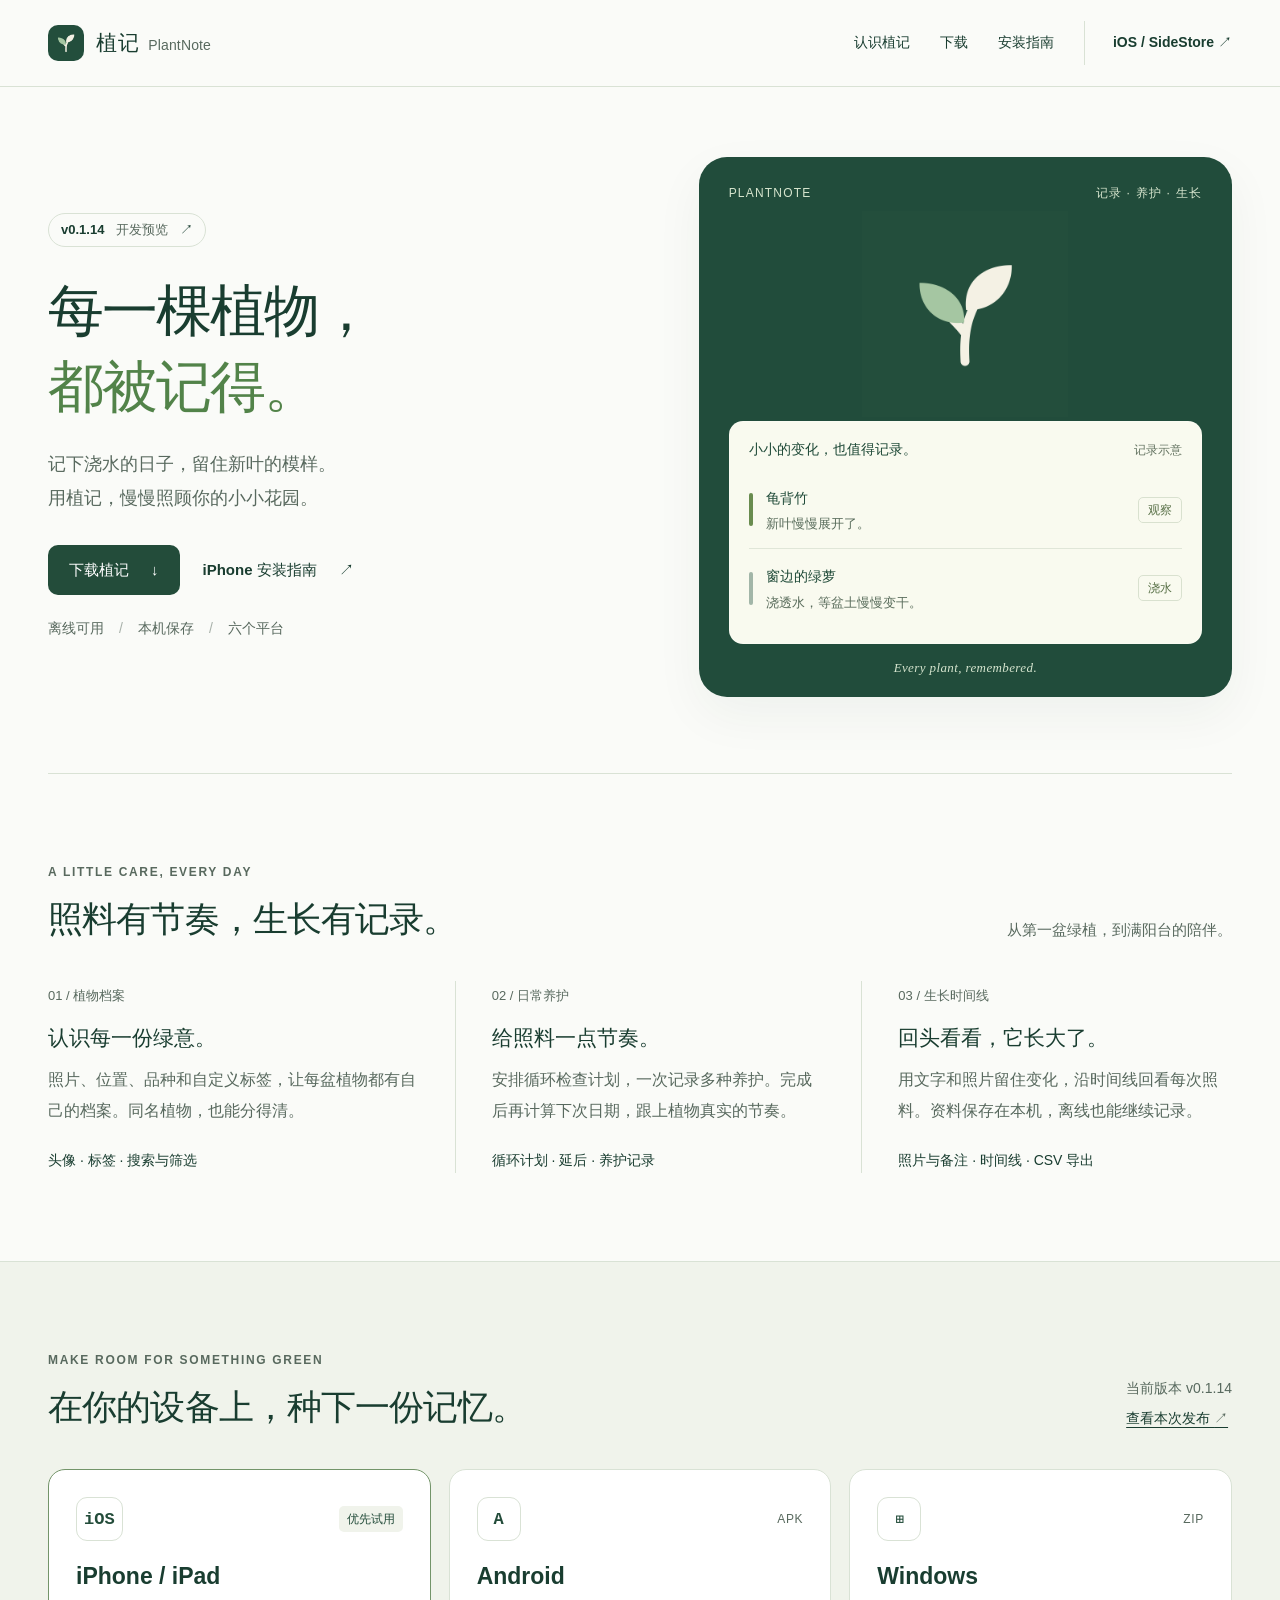
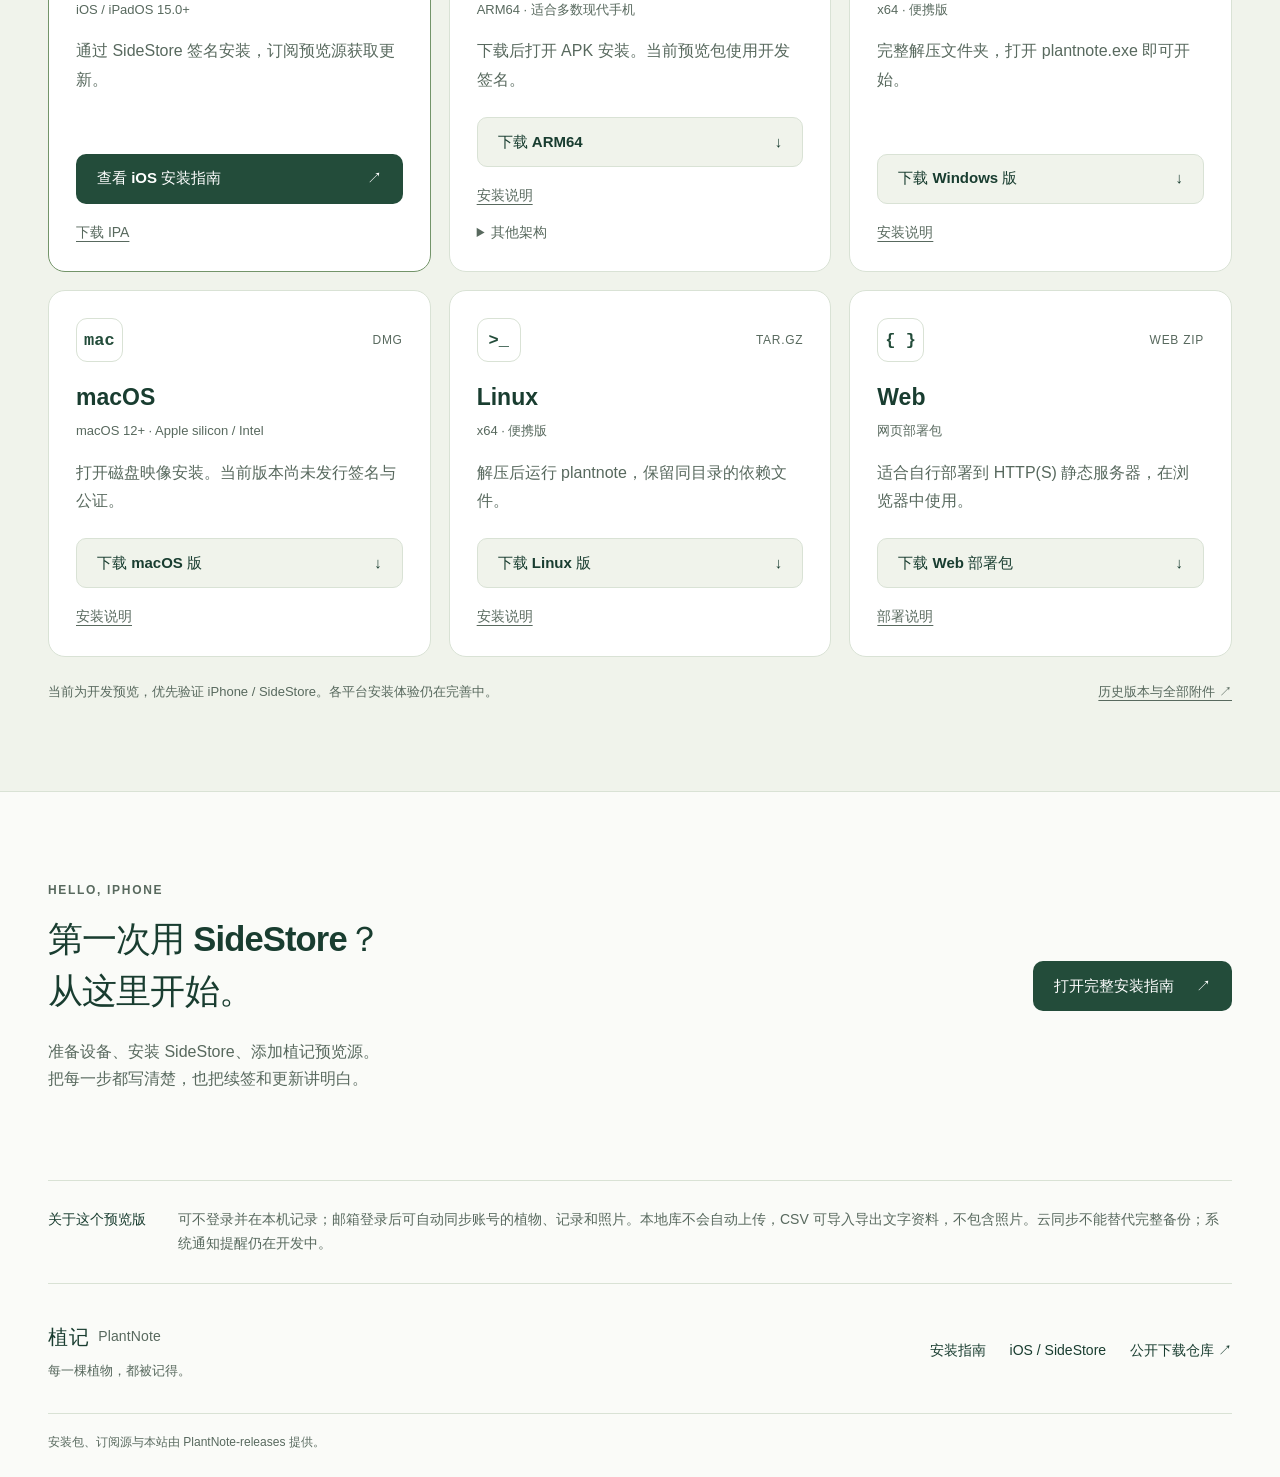
==== commit b32a5779: "Update PlantNote distribution for v0.1.14" ====
--- a/index.html
+++ b/index.html
@@ -21,7 +21,7 @@
   <main id="main">
     <section class="hero container" aria-labelledby="hero-title">
       <div class="hero-copy">
-        <a class="version-pill" href="https://github.com/ttezy/PlantNote-releases/releases/tag/v0.1.13">v0.1.13 <span>开发预览</span><span aria-hidden="true">↗</span></a>
+        <a class="version-pill" href="https://github.com/ttezy/PlantNote-releases/releases/tag/v0.1.14">v0.1.14 <span>开发预览</span><span aria-hidden="true">↗</span></a>
         <h1 id="hero-title">每一棵植物，<br><em>都被记得。</em></h1>
         <p class="hero-description">记下浇水的日子，留住新叶的模样。<br>用植记，慢慢照顾你的小小花园。</p>
         <div class="button-row"><a class="button primary" href="#download">下载植记 <span aria-hidden="true">↓</span></a><a class="button quiet" href="ios.html">iPhone 安装指南 <span aria-hidden="true">↗</span></a></div>
@@ -50,14 +50,14 @@
 
     <section class="download-section" id="download" aria-labelledby="download-title">
       <div class="container section">
-        <div class="section-heading"><div><p class="eyebrow">MAKE ROOM FOR SOMETHING GREEN</p><h2 id="download-title">在你的设备上，种下一份记忆。</h2></div><div class="release-meta"><span>当前版本 v0.1.13</span><a href="https://github.com/ttezy/PlantNote-releases/releases/tag/v0.1.13">查看本次发布 <span aria-hidden="true">↗</span></a></div></div>
+        <div class="section-heading"><div><p class="eyebrow">MAKE ROOM FOR SOMETHING GREEN</p><h2 id="download-title">在你的设备上，种下一份记忆。</h2></div><div class="release-meta"><span>当前版本 v0.1.14</span><a href="https://github.com/ttezy/PlantNote-releases/releases/tag/v0.1.14">查看本次发布 <span aria-hidden="true">↗</span></a></div></div>
         <div class="download-grid">
-          <article class="download-card featured-download"><div class="platform-heading"><span class="platform-icon" aria-hidden="true">iOS</span><span class="small-badge">优先试用</span></div><h3>iPhone / iPad</h3><p class="platform-meta">iOS / iPadOS 15.0+</p><p>通过 SideStore 签名安装，订阅预览源获取更新。</p><a class="button primary" href="ios.html">查看 iOS 安装指南 <span aria-hidden="true">↗</span></a><div class="card-links"><a href="https://github.com/ttezy/PlantNote-releases/releases/download/v0.1.13/plantnote-0.1.13-b35-c02e2c52b518-attempt1-ios-arm64-unsigned.ipa">下载 IPA</a></div></article>
-          <article class="download-card"><div class="platform-heading"><span class="platform-icon" aria-hidden="true">A</span><span class="platform-format">APK</span></div><h3>Android</h3><p class="platform-meta">ARM64 · 适合多数现代手机</p><p>下载后打开 APK 安装。当前预览包使用开发签名。</p><a class="button secondary" href="https://github.com/ttezy/PlantNote-releases/releases/download/v0.1.13/plantnote-0.1.13-b35-c02e2c52b518-attempt1-android-arm64-v8a-dev-signed.apk">下载 ARM64 <span aria-hidden="true">↓</span></a><div class="card-links"><a href="install.html#android">安装说明</a></div><details class="other-architectures"><summary>其他架构</summary><div><a href="https://github.com/ttezy/PlantNote-releases/releases/download/v0.1.13/plantnote-0.1.13-b35-c02e2c52b518-attempt1-android-armeabi-v7a-dev-signed.apk">ARM 32 位 · armeabi-v7a</a><a href="https://github.com/ttezy/PlantNote-releases/releases/download/v0.1.13/plantnote-0.1.13-b35-c02e2c52b518-attempt1-android-x86_64-dev-signed.apk">x86_64 · 模拟器等设备</a></div></details></article>
-          <article class="download-card"><div class="platform-heading"><span class="platform-icon" aria-hidden="true">⊞</span><span class="platform-format">ZIP</span></div><h3>Windows</h3><p class="platform-meta">x64 · 便携版</p><p>完整解压文件夹，打开 plantnote.exe 即可开始。</p><a class="button secondary" href="https://github.com/ttezy/PlantNote-releases/releases/download/v0.1.13/plantnote-0.1.13-b35-c02e2c52b518-attempt1-windows-x64-portable.zip">下载 Windows 版 <span aria-hidden="true">↓</span></a><div class="card-links"><a href="install.html#windows">安装说明</a></div></article>
-          <article class="download-card"><div class="platform-heading"><span class="platform-icon" aria-hidden="true">mac</span><span class="platform-format">DMG</span></div><h3>macOS</h3><p class="platform-meta">macOS 12+ · Apple silicon / Intel</p><p>打开磁盘映像安装。当前版本尚未发行签名与公证。</p><a class="button secondary" href="https://github.com/ttezy/PlantNote-releases/releases/download/v0.1.13/plantnote-0.1.13-b35-c02e2c52b518-attempt1-macos-x86_64-arm64-adhoc.dmg">下载 macOS 版 <span aria-hidden="true">↓</span></a><div class="card-links"><a href="install.html#macos">安装说明</a></div></article>
-          <article class="download-card"><div class="platform-heading"><span class="platform-icon" aria-hidden="true">&gt;_</span><span class="platform-format">TAR.GZ</span></div><h3>Linux</h3><p class="platform-meta">x64 · 便携版</p><p>解压后运行 plantnote，保留同目录的依赖文件。</p><a class="button secondary" href="https://github.com/ttezy/PlantNote-releases/releases/download/v0.1.13/plantnote-0.1.13-b35-c02e2c52b518-attempt1-linux-x64-portable.tar.gz">下载 Linux 版 <span aria-hidden="true">↓</span></a><div class="card-links"><a href="install.html#linux">安装说明</a></div></article>
-          <article class="download-card"><div class="platform-heading"><span class="platform-icon" aria-hidden="true">{ }</span><span class="platform-format">WEB ZIP</span></div><h3>Web</h3><p class="platform-meta">网页部署包</p><p>适合自行部署到 HTTP(S) 静态服务器，在浏览器中使用。</p><a class="button secondary" href="https://github.com/ttezy/PlantNote-releases/releases/download/v0.1.13/plantnote-0.1.13-b35-c02e2c52b518-attempt1-web.zip">下载 Web 部署包 <span aria-hidden="true">↓</span></a><div class="card-links"><a href="install.html#web">部署说明</a></div></article>
+          <article class="download-card featured-download"><div class="platform-heading"><span class="platform-icon" aria-hidden="true">iOS</span><span class="small-badge">优先试用</span></div><h3>iPhone / iPad</h3><p class="platform-meta">iOS / iPadOS 15.0+</p><p>通过 SideStore 签名安装，订阅预览源获取更新。</p><a class="button primary" href="ios.html">查看 iOS 安装指南 <span aria-hidden="true">↗</span></a><div class="card-links"><a href="https://github.com/ttezy/PlantNote-releases/releases/download/v0.1.14/PlantNote-0.1.14-iOS.ipa">下载 IPA</a></div></article>
+          <article class="download-card"><div class="platform-heading"><span class="platform-icon" aria-hidden="true">A</span><span class="platform-format">APK</span></div><h3>Android</h3><p class="platform-meta">ARM64 · 适合多数现代手机</p><p>下载后打开 APK 安装。当前预览包使用开发签名。</p><a class="button secondary" href="https://github.com/ttezy/PlantNote-releases/releases/download/v0.1.14/PlantNote-0.1.14-Android-ARM64.apk">下载 ARM64 <span aria-hidden="true">↓</span></a><div class="card-links"><a href="install.html#android">安装说明</a></div><details class="other-architectures"><summary>其他架构</summary><div><a href="https://github.com/ttezy/PlantNote-releases/releases/download/v0.1.14/PlantNote-0.1.14-Android-ARM32.apk">ARM 32 位 · armeabi-v7a</a><a href="https://github.com/ttezy/PlantNote-releases/releases/download/v0.1.14/PlantNote-0.1.14-Android-x64.apk">x86_64 · 模拟器等设备</a></div></details></article>
+          <article class="download-card"><div class="platform-heading"><span class="platform-icon" aria-hidden="true">⊞</span><span class="platform-format">ZIP</span></div><h3>Windows</h3><p class="platform-meta">x64 · 便携版</p><p>完整解压文件夹，打开 plantnote.exe 即可开始。</p><a class="button secondary" href="https://github.com/ttezy/PlantNote-releases/releases/download/v0.1.14/PlantNote-0.1.14-Windows-x64.zip">下载 Windows 版 <span aria-hidden="true">↓</span></a><div class="card-links"><a href="install.html#windows">安装说明</a></div></article>
+          <article class="download-card"><div class="platform-heading"><span class="platform-icon" aria-hidden="true">mac</span><span class="platform-format">DMG</span></div><h3>macOS</h3><p class="platform-meta">macOS 12+ · Apple silicon / Intel</p><p>打开磁盘映像安装。当前版本尚未发行签名与公证。</p><a class="button secondary" href="https://github.com/ttezy/PlantNote-releases/releases/download/v0.1.14/PlantNote-0.1.14-macOS-Universal.dmg">下载 macOS 版 <span aria-hidden="true">↓</span></a><div class="card-links"><a href="install.html#macos">安装说明</a></div></article>
+          <article class="download-card"><div class="platform-heading"><span class="platform-icon" aria-hidden="true">&gt;_</span><span class="platform-format">TAR.GZ</span></div><h3>Linux</h3><p class="platform-meta">x64 · 便携版</p><p>解压后运行 plantnote，保留同目录的依赖文件。</p><a class="button secondary" href="https://github.com/ttezy/PlantNote-releases/releases/download/v0.1.14/PlantNote-0.1.14-Linux-x64.tar.gz">下载 Linux 版 <span aria-hidden="true">↓</span></a><div class="card-links"><a href="install.html#linux">安装说明</a></div></article>
+          <article class="download-card"><div class="platform-heading"><span class="platform-icon" aria-hidden="true">{ }</span><span class="platform-format">WEB ZIP</span></div><h3>Web</h3><p class="platform-meta">网页部署包</p><p>适合自行部署到 HTTP(S) 静态服务器，在浏览器中使用。</p><a class="button secondary" href="https://github.com/ttezy/PlantNote-releases/releases/download/v0.1.14/PlantNote-0.1.14-Web.zip">下载 Web 部署包 <span aria-hidden="true">↓</span></a><div class="card-links"><a href="install.html#web">部署说明</a></div></article>
         </div>
         <div class="download-footnote"><p>当前为开发预览，优先验证 iPhone / SideStore。各平台安装体验仍在完善中。</p><a href="https://github.com/ttezy/PlantNote-releases/releases">历史版本与全部附件 <span aria-hidden="true">↗</span></a></div>
       </div>
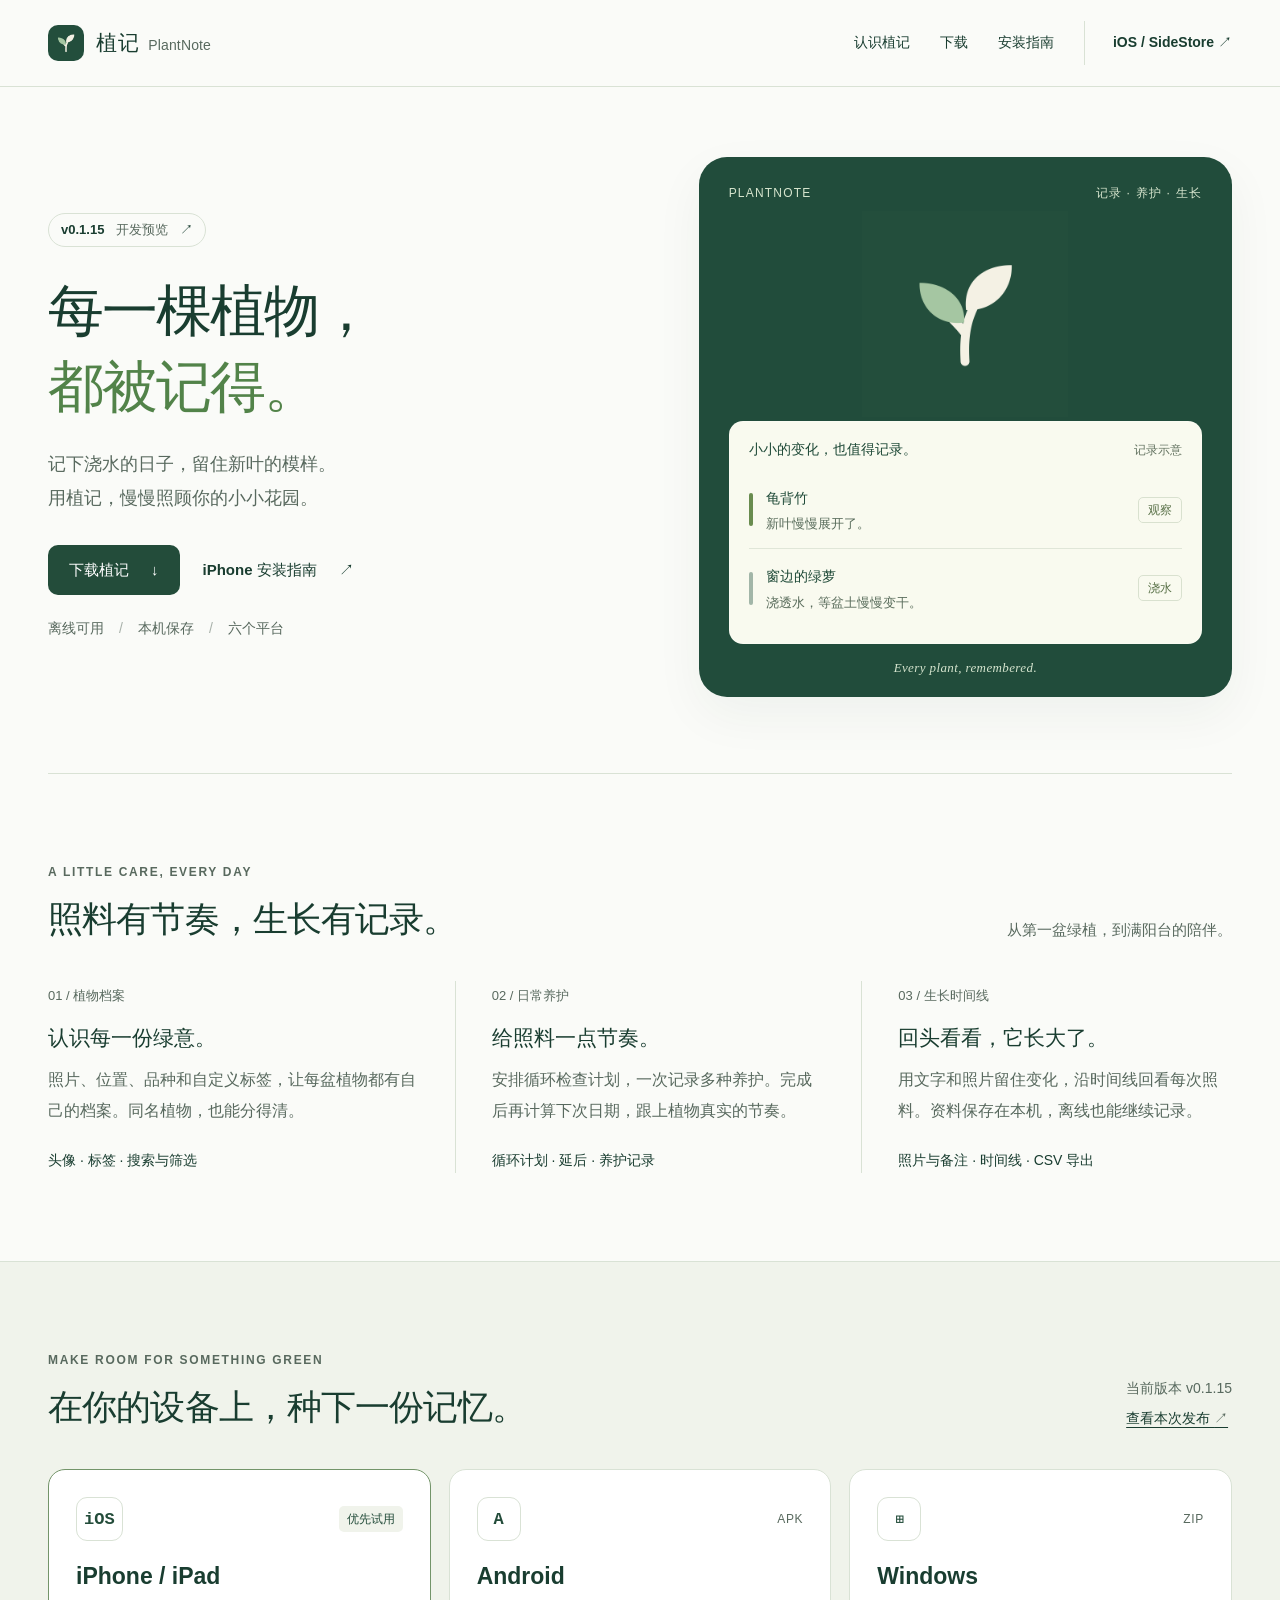
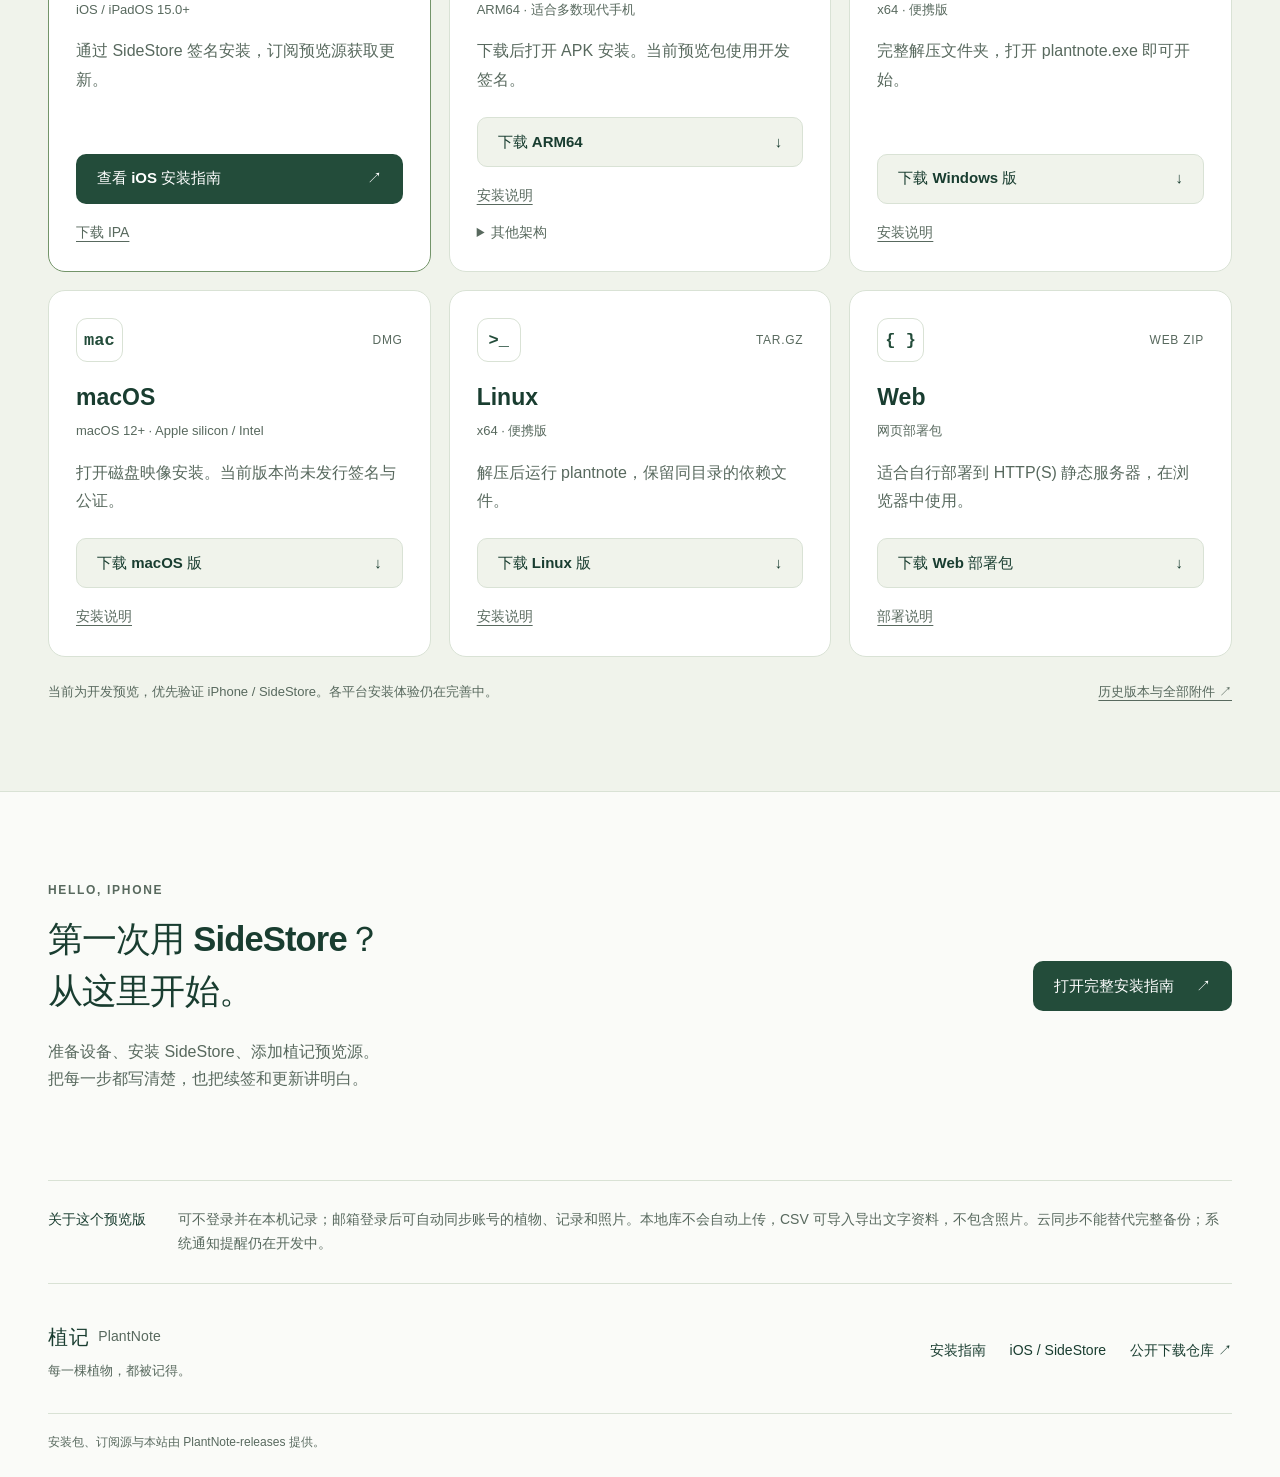
==== commit 67b9ee5e: "Update PlantNote distribution for v0.1.15" ====
--- a/index.html
+++ b/index.html
@@ -21,7 +21,7 @@
   <main id="main">
     <section class="hero container" aria-labelledby="hero-title">
       <div class="hero-copy">
-        <a class="version-pill" href="https://github.com/ttezy/PlantNote-releases/releases/tag/v0.1.14">v0.1.14 <span>开发预览</span><span aria-hidden="true">↗</span></a>
+        <a class="version-pill" href="https://github.com/ttezy/PlantNote-releases/releases/tag/v0.1.15">v0.1.15 <span>开发预览</span><span aria-hidden="true">↗</span></a>
         <h1 id="hero-title">每一棵植物，<br><em>都被记得。</em></h1>
         <p class="hero-description">记下浇水的日子，留住新叶的模样。<br>用植记，慢慢照顾你的小小花园。</p>
         <div class="button-row"><a class="button primary" href="#download">下载植记 <span aria-hidden="true">↓</span></a><a class="button quiet" href="ios.html">iPhone 安装指南 <span aria-hidden="true">↗</span></a></div>
@@ -50,14 +50,14 @@
 
     <section class="download-section" id="download" aria-labelledby="download-title">
       <div class="container section">
-        <div class="section-heading"><div><p class="eyebrow">MAKE ROOM FOR SOMETHING GREEN</p><h2 id="download-title">在你的设备上，种下一份记忆。</h2></div><div class="release-meta"><span>当前版本 v0.1.14</span><a href="https://github.com/ttezy/PlantNote-releases/releases/tag/v0.1.14">查看本次发布 <span aria-hidden="true">↗</span></a></div></div>
+        <div class="section-heading"><div><p class="eyebrow">MAKE ROOM FOR SOMETHING GREEN</p><h2 id="download-title">在你的设备上，种下一份记忆。</h2></div><div class="release-meta"><span>当前版本 v0.1.15</span><a href="https://github.com/ttezy/PlantNote-releases/releases/tag/v0.1.15">查看本次发布 <span aria-hidden="true">↗</span></a></div></div>
         <div class="download-grid">
-          <article class="download-card featured-download"><div class="platform-heading"><span class="platform-icon" aria-hidden="true">iOS</span><span class="small-badge">优先试用</span></div><h3>iPhone / iPad</h3><p class="platform-meta">iOS / iPadOS 15.0+</p><p>通过 SideStore 签名安装，订阅预览源获取更新。</p><a class="button primary" href="ios.html">查看 iOS 安装指南 <span aria-hidden="true">↗</span></a><div class="card-links"><a href="https://github.com/ttezy/PlantNote-releases/releases/download/v0.1.14/PlantNote-0.1.14-iOS.ipa">下载 IPA</a></div></article>
-          <article class="download-card"><div class="platform-heading"><span class="platform-icon" aria-hidden="true">A</span><span class="platform-format">APK</span></div><h3>Android</h3><p class="platform-meta">ARM64 · 适合多数现代手机</p><p>下载后打开 APK 安装。当前预览包使用开发签名。</p><a class="button secondary" href="https://github.com/ttezy/PlantNote-releases/releases/download/v0.1.14/PlantNote-0.1.14-Android-ARM64.apk">下载 ARM64 <span aria-hidden="true">↓</span></a><div class="card-links"><a href="install.html#android">安装说明</a></div><details class="other-architectures"><summary>其他架构</summary><div><a href="https://github.com/ttezy/PlantNote-releases/releases/download/v0.1.14/PlantNote-0.1.14-Android-ARM32.apk">ARM 32 位 · armeabi-v7a</a><a href="https://github.com/ttezy/PlantNote-releases/releases/download/v0.1.14/PlantNote-0.1.14-Android-x64.apk">x86_64 · 模拟器等设备</a></div></details></article>
-          <article class="download-card"><div class="platform-heading"><span class="platform-icon" aria-hidden="true">⊞</span><span class="platform-format">ZIP</span></div><h3>Windows</h3><p class="platform-meta">x64 · 便携版</p><p>完整解压文件夹，打开 plantnote.exe 即可开始。</p><a class="button secondary" href="https://github.com/ttezy/PlantNote-releases/releases/download/v0.1.14/PlantNote-0.1.14-Windows-x64.zip">下载 Windows 版 <span aria-hidden="true">↓</span></a><div class="card-links"><a href="install.html#windows">安装说明</a></div></article>
-          <article class="download-card"><div class="platform-heading"><span class="platform-icon" aria-hidden="true">mac</span><span class="platform-format">DMG</span></div><h3>macOS</h3><p class="platform-meta">macOS 12+ · Apple silicon / Intel</p><p>打开磁盘映像安装。当前版本尚未发行签名与公证。</p><a class="button secondary" href="https://github.com/ttezy/PlantNote-releases/releases/download/v0.1.14/PlantNote-0.1.14-macOS-Universal.dmg">下载 macOS 版 <span aria-hidden="true">↓</span></a><div class="card-links"><a href="install.html#macos">安装说明</a></div></article>
-          <article class="download-card"><div class="platform-heading"><span class="platform-icon" aria-hidden="true">&gt;_</span><span class="platform-format">TAR.GZ</span></div><h3>Linux</h3><p class="platform-meta">x64 · 便携版</p><p>解压后运行 plantnote，保留同目录的依赖文件。</p><a class="button secondary" href="https://github.com/ttezy/PlantNote-releases/releases/download/v0.1.14/PlantNote-0.1.14-Linux-x64.tar.gz">下载 Linux 版 <span aria-hidden="true">↓</span></a><div class="card-links"><a href="install.html#linux">安装说明</a></div></article>
-          <article class="download-card"><div class="platform-heading"><span class="platform-icon" aria-hidden="true">{ }</span><span class="platform-format">WEB ZIP</span></div><h3>Web</h3><p class="platform-meta">网页部署包</p><p>适合自行部署到 HTTP(S) 静态服务器，在浏览器中使用。</p><a class="button secondary" href="https://github.com/ttezy/PlantNote-releases/releases/download/v0.1.14/PlantNote-0.1.14-Web.zip">下载 Web 部署包 <span aria-hidden="true">↓</span></a><div class="card-links"><a href="install.html#web">部署说明</a></div></article>
+          <article class="download-card featured-download"><div class="platform-heading"><span class="platform-icon" aria-hidden="true">iOS</span><span class="small-badge">优先试用</span></div><h3>iPhone / iPad</h3><p class="platform-meta">iOS / iPadOS 15.0+</p><p>通过 SideStore 签名安装，订阅预览源获取更新。</p><a class="button primary" href="ios.html">查看 iOS 安装指南 <span aria-hidden="true">↗</span></a><div class="card-links"><a href="https://github.com/ttezy/PlantNote-releases/releases/download/v0.1.15/PlantNote-0.1.15-iOS.ipa">下载 IPA</a></div></article>
+          <article class="download-card"><div class="platform-heading"><span class="platform-icon" aria-hidden="true">A</span><span class="platform-format">APK</span></div><h3>Android</h3><p class="platform-meta">ARM64 · 适合多数现代手机</p><p>下载后打开 APK 安装。当前预览包使用开发签名。</p><a class="button secondary" href="https://github.com/ttezy/PlantNote-releases/releases/download/v0.1.15/PlantNote-0.1.15-Android-ARM64.apk">下载 ARM64 <span aria-hidden="true">↓</span></a><div class="card-links"><a href="install.html#android">安装说明</a></div><details class="other-architectures"><summary>其他架构</summary><div><a href="https://github.com/ttezy/PlantNote-releases/releases/download/v0.1.15/PlantNote-0.1.15-Android-ARM32.apk">ARM 32 位 · armeabi-v7a</a><a href="https://github.com/ttezy/PlantNote-releases/releases/download/v0.1.15/PlantNote-0.1.15-Android-x64.apk">x86_64 · 模拟器等设备</a></div></details></article>
+          <article class="download-card"><div class="platform-heading"><span class="platform-icon" aria-hidden="true">⊞</span><span class="platform-format">ZIP</span></div><h3>Windows</h3><p class="platform-meta">x64 · 便携版</p><p>完整解压文件夹，打开 plantnote.exe 即可开始。</p><a class="button secondary" href="https://github.com/ttezy/PlantNote-releases/releases/download/v0.1.15/PlantNote-0.1.15-Windows-x64.zip">下载 Windows 版 <span aria-hidden="true">↓</span></a><div class="card-links"><a href="install.html#windows">安装说明</a></div></article>
+          <article class="download-card"><div class="platform-heading"><span class="platform-icon" aria-hidden="true">mac</span><span class="platform-format">DMG</span></div><h3>macOS</h3><p class="platform-meta">macOS 12+ · Apple silicon / Intel</p><p>打开磁盘映像安装。当前版本尚未发行签名与公证。</p><a class="button secondary" href="https://github.com/ttezy/PlantNote-releases/releases/download/v0.1.15/PlantNote-0.1.15-macOS-Universal.dmg">下载 macOS 版 <span aria-hidden="true">↓</span></a><div class="card-links"><a href="install.html#macos">安装说明</a></div></article>
+          <article class="download-card"><div class="platform-heading"><span class="platform-icon" aria-hidden="true">&gt;_</span><span class="platform-format">TAR.GZ</span></div><h3>Linux</h3><p class="platform-meta">x64 · 便携版</p><p>解压后运行 plantnote，保留同目录的依赖文件。</p><a class="button secondary" href="https://github.com/ttezy/PlantNote-releases/releases/download/v0.1.15/PlantNote-0.1.15-Linux-x64.tar.gz">下载 Linux 版 <span aria-hidden="true">↓</span></a><div class="card-links"><a href="install.html#linux">安装说明</a></div></article>
+          <article class="download-card"><div class="platform-heading"><span class="platform-icon" aria-hidden="true">{ }</span><span class="platform-format">WEB ZIP</span></div><h3>Web</h3><p class="platform-meta">网页部署包</p><p>适合自行部署到 HTTP(S) 静态服务器，在浏览器中使用。</p><a class="button secondary" href="https://github.com/ttezy/PlantNote-releases/releases/download/v0.1.15/PlantNote-0.1.15-Web.zip">下载 Web 部署包 <span aria-hidden="true">↓</span></a><div class="card-links"><a href="install.html#web">部署说明</a></div></article>
         </div>
         <div class="download-footnote"><p>当前为开发预览，优先验证 iPhone / SideStore。各平台安装体验仍在完善中。</p><a href="https://github.com/ttezy/PlantNote-releases/releases">历史版本与全部附件 <span aria-hidden="true">↗</span></a></div>
       </div>
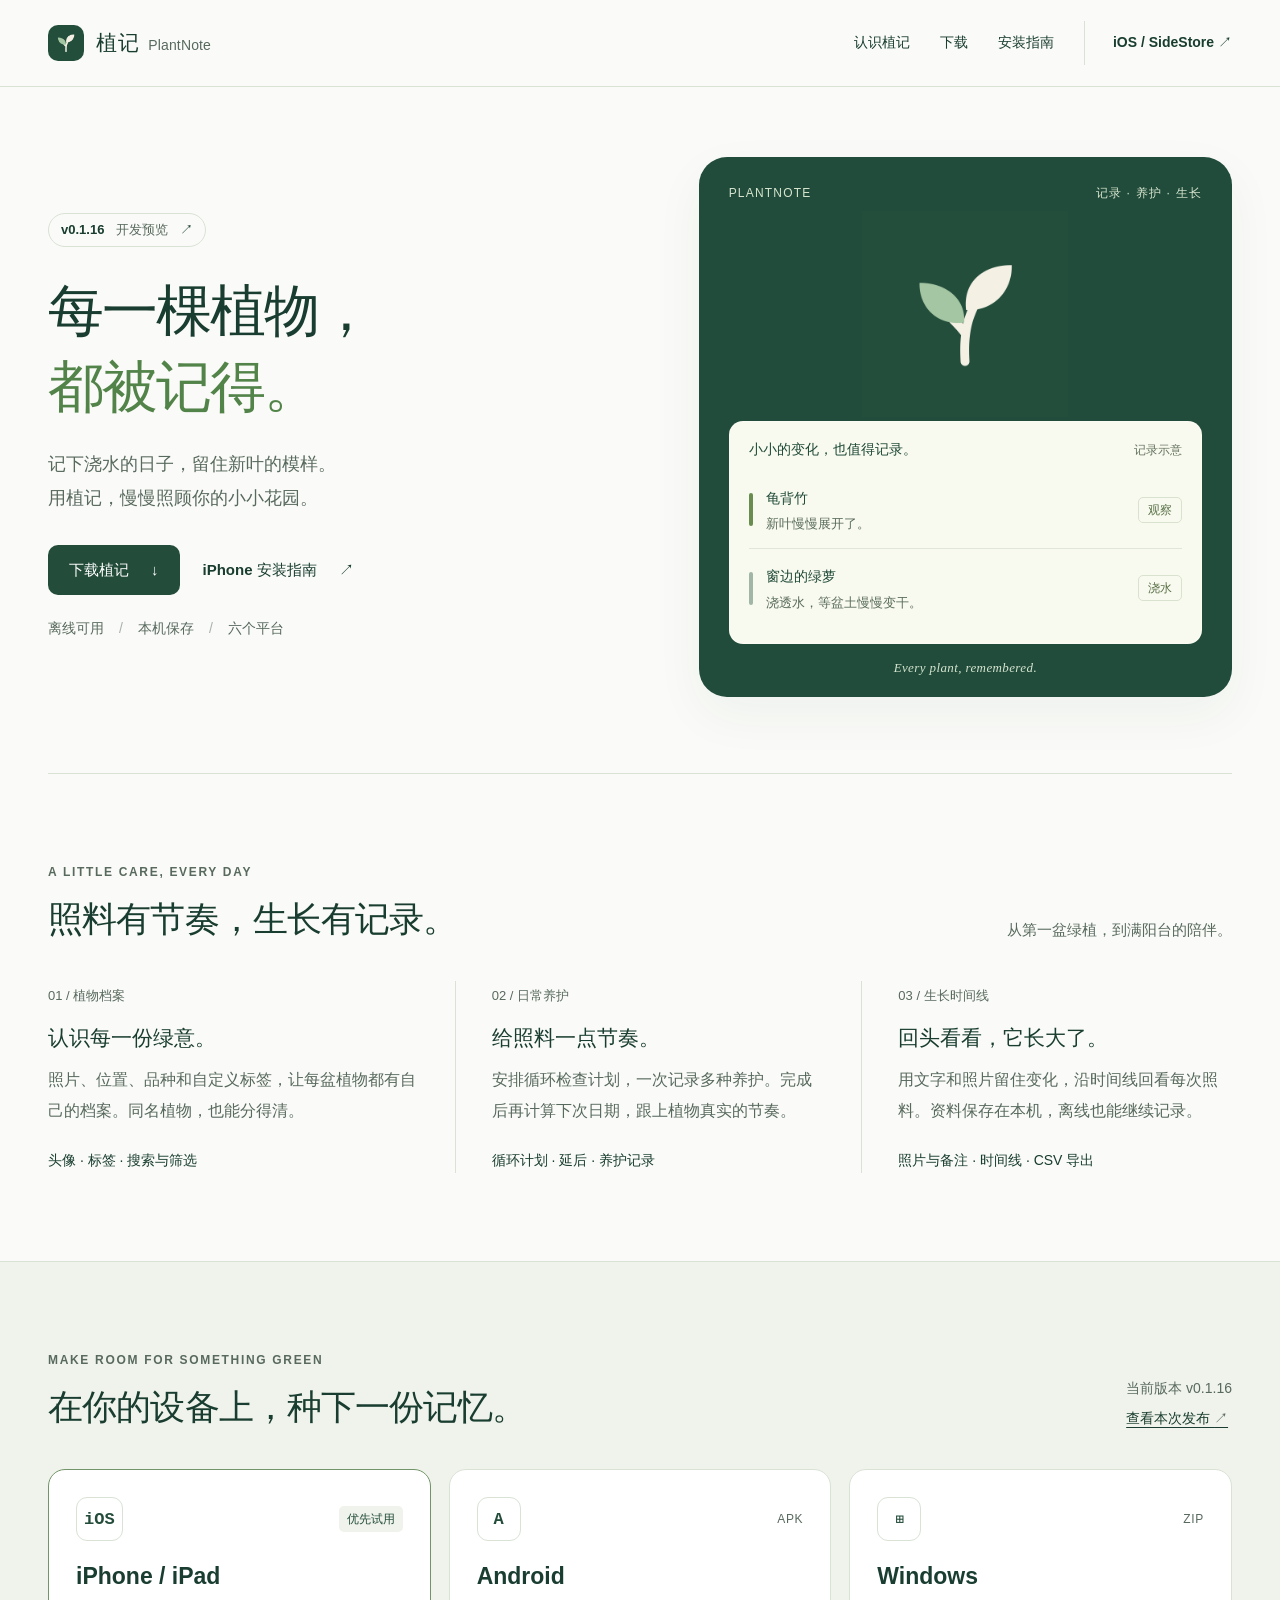
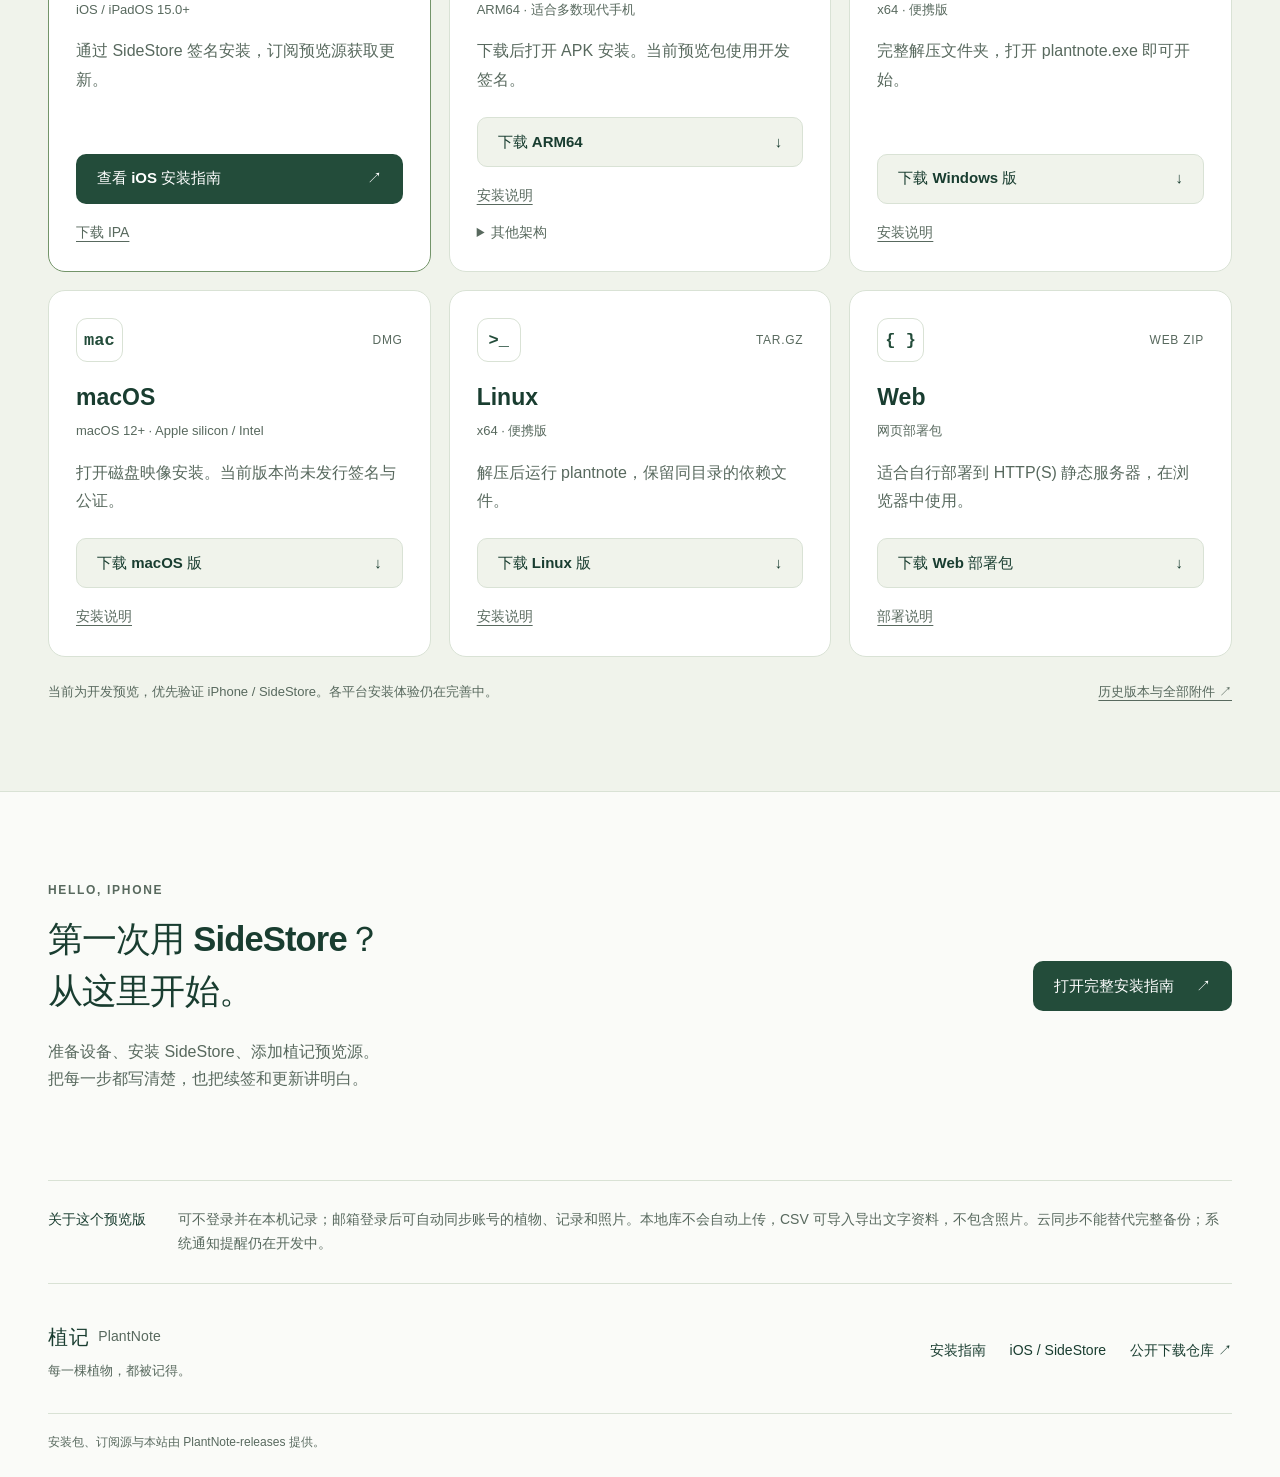
==== commit c02bbdc2: "Update PlantNote distribution for v0.1.16" ====
--- a/index.html
+++ b/index.html
@@ -21,7 +21,7 @@
   <main id="main">
     <section class="hero container" aria-labelledby="hero-title">
       <div class="hero-copy">
-        <a class="version-pill" href="https://github.com/ttezy/PlantNote-releases/releases/tag/v0.1.15">v0.1.15 <span>开发预览</span><span aria-hidden="true">↗</span></a>
+        <a class="version-pill" href="https://github.com/ttezy/PlantNote-releases/releases/tag/v0.1.16">v0.1.16 <span>开发预览</span><span aria-hidden="true">↗</span></a>
         <h1 id="hero-title">每一棵植物，<br><em>都被记得。</em></h1>
         <p class="hero-description">记下浇水的日子，留住新叶的模样。<br>用植记，慢慢照顾你的小小花园。</p>
         <div class="button-row"><a class="button primary" href="#download">下载植记 <span aria-hidden="true">↓</span></a><a class="button quiet" href="ios.html">iPhone 安装指南 <span aria-hidden="true">↗</span></a></div>
@@ -50,14 +50,14 @@
 
     <section class="download-section" id="download" aria-labelledby="download-title">
       <div class="container section">
-        <div class="section-heading"><div><p class="eyebrow">MAKE ROOM FOR SOMETHING GREEN</p><h2 id="download-title">在你的设备上，种下一份记忆。</h2></div><div class="release-meta"><span>当前版本 v0.1.15</span><a href="https://github.com/ttezy/PlantNote-releases/releases/tag/v0.1.15">查看本次发布 <span aria-hidden="true">↗</span></a></div></div>
+        <div class="section-heading"><div><p class="eyebrow">MAKE ROOM FOR SOMETHING GREEN</p><h2 id="download-title">在你的设备上，种下一份记忆。</h2></div><div class="release-meta"><span>当前版本 v0.1.16</span><a href="https://github.com/ttezy/PlantNote-releases/releases/tag/v0.1.16">查看本次发布 <span aria-hidden="true">↗</span></a></div></div>
         <div class="download-grid">
-          <article class="download-card featured-download"><div class="platform-heading"><span class="platform-icon" aria-hidden="true">iOS</span><span class="small-badge">优先试用</span></div><h3>iPhone / iPad</h3><p class="platform-meta">iOS / iPadOS 15.0+</p><p>通过 SideStore 签名安装，订阅预览源获取更新。</p><a class="button primary" href="ios.html">查看 iOS 安装指南 <span aria-hidden="true">↗</span></a><div class="card-links"><a href="https://github.com/ttezy/PlantNote-releases/releases/download/v0.1.15/PlantNote-0.1.15-iOS.ipa">下载 IPA</a></div></article>
-          <article class="download-card"><div class="platform-heading"><span class="platform-icon" aria-hidden="true">A</span><span class="platform-format">APK</span></div><h3>Android</h3><p class="platform-meta">ARM64 · 适合多数现代手机</p><p>下载后打开 APK 安装。当前预览包使用开发签名。</p><a class="button secondary" href="https://github.com/ttezy/PlantNote-releases/releases/download/v0.1.15/PlantNote-0.1.15-Android-ARM64.apk">下载 ARM64 <span aria-hidden="true">↓</span></a><div class="card-links"><a href="install.html#android">安装说明</a></div><details class="other-architectures"><summary>其他架构</summary><div><a href="https://github.com/ttezy/PlantNote-releases/releases/download/v0.1.15/PlantNote-0.1.15-Android-ARM32.apk">ARM 32 位 · armeabi-v7a</a><a href="https://github.com/ttezy/PlantNote-releases/releases/download/v0.1.15/PlantNote-0.1.15-Android-x64.apk">x86_64 · 模拟器等设备</a></div></details></article>
-          <article class="download-card"><div class="platform-heading"><span class="platform-icon" aria-hidden="true">⊞</span><span class="platform-format">ZIP</span></div><h3>Windows</h3><p class="platform-meta">x64 · 便携版</p><p>完整解压文件夹，打开 plantnote.exe 即可开始。</p><a class="button secondary" href="https://github.com/ttezy/PlantNote-releases/releases/download/v0.1.15/PlantNote-0.1.15-Windows-x64.zip">下载 Windows 版 <span aria-hidden="true">↓</span></a><div class="card-links"><a href="install.html#windows">安装说明</a></div></article>
-          <article class="download-card"><div class="platform-heading"><span class="platform-icon" aria-hidden="true">mac</span><span class="platform-format">DMG</span></div><h3>macOS</h3><p class="platform-meta">macOS 12+ · Apple silicon / Intel</p><p>打开磁盘映像安装。当前版本尚未发行签名与公证。</p><a class="button secondary" href="https://github.com/ttezy/PlantNote-releases/releases/download/v0.1.15/PlantNote-0.1.15-macOS-Universal.dmg">下载 macOS 版 <span aria-hidden="true">↓</span></a><div class="card-links"><a href="install.html#macos">安装说明</a></div></article>
-          <article class="download-card"><div class="platform-heading"><span class="platform-icon" aria-hidden="true">&gt;_</span><span class="platform-format">TAR.GZ</span></div><h3>Linux</h3><p class="platform-meta">x64 · 便携版</p><p>解压后运行 plantnote，保留同目录的依赖文件。</p><a class="button secondary" href="https://github.com/ttezy/PlantNote-releases/releases/download/v0.1.15/PlantNote-0.1.15-Linux-x64.tar.gz">下载 Linux 版 <span aria-hidden="true">↓</span></a><div class="card-links"><a href="install.html#linux">安装说明</a></div></article>
-          <article class="download-card"><div class="platform-heading"><span class="platform-icon" aria-hidden="true">{ }</span><span class="platform-format">WEB ZIP</span></div><h3>Web</h3><p class="platform-meta">网页部署包</p><p>适合自行部署到 HTTP(S) 静态服务器，在浏览器中使用。</p><a class="button secondary" href="https://github.com/ttezy/PlantNote-releases/releases/download/v0.1.15/PlantNote-0.1.15-Web.zip">下载 Web 部署包 <span aria-hidden="true">↓</span></a><div class="card-links"><a href="install.html#web">部署说明</a></div></article>
+          <article class="download-card featured-download"><div class="platform-heading"><span class="platform-icon" aria-hidden="true">iOS</span><span class="small-badge">优先试用</span></div><h3>iPhone / iPad</h3><p class="platform-meta">iOS / iPadOS 15.0+</p><p>通过 SideStore 签名安装，订阅预览源获取更新。</p><a class="button primary" href="ios.html">查看 iOS 安装指南 <span aria-hidden="true">↗</span></a><div class="card-links"><a href="https://github.com/ttezy/PlantNote-releases/releases/download/v0.1.16/PlantNote-0.1.16-iOS.ipa">下载 IPA</a></div></article>
+          <article class="download-card"><div class="platform-heading"><span class="platform-icon" aria-hidden="true">A</span><span class="platform-format">APK</span></div><h3>Android</h3><p class="platform-meta">ARM64 · 适合多数现代手机</p><p>下载后打开 APK 安装。当前预览包使用开发签名。</p><a class="button secondary" href="https://github.com/ttezy/PlantNote-releases/releases/download/v0.1.16/PlantNote-0.1.16-Android-ARM64.apk">下载 ARM64 <span aria-hidden="true">↓</span></a><div class="card-links"><a href="install.html#android">安装说明</a></div><details class="other-architectures"><summary>其他架构</summary><div><a href="https://github.com/ttezy/PlantNote-releases/releases/download/v0.1.16/PlantNote-0.1.16-Android-ARM32.apk">ARM 32 位 · armeabi-v7a</a><a href="https://github.com/ttezy/PlantNote-releases/releases/download/v0.1.16/PlantNote-0.1.16-Android-x64.apk">x86_64 · 模拟器等设备</a></div></details></article>
+          <article class="download-card"><div class="platform-heading"><span class="platform-icon" aria-hidden="true">⊞</span><span class="platform-format">ZIP</span></div><h3>Windows</h3><p class="platform-meta">x64 · 便携版</p><p>完整解压文件夹，打开 plantnote.exe 即可开始。</p><a class="button secondary" href="https://github.com/ttezy/PlantNote-releases/releases/download/v0.1.16/PlantNote-0.1.16-Windows-x64.zip">下载 Windows 版 <span aria-hidden="true">↓</span></a><div class="card-links"><a href="install.html#windows">安装说明</a></div></article>
+          <article class="download-card"><div class="platform-heading"><span class="platform-icon" aria-hidden="true">mac</span><span class="platform-format">DMG</span></div><h3>macOS</h3><p class="platform-meta">macOS 12+ · Apple silicon / Intel</p><p>打开磁盘映像安装。当前版本尚未发行签名与公证。</p><a class="button secondary" href="https://github.com/ttezy/PlantNote-releases/releases/download/v0.1.16/PlantNote-0.1.16-macOS-Universal.dmg">下载 macOS 版 <span aria-hidden="true">↓</span></a><div class="card-links"><a href="install.html#macos">安装说明</a></div></article>
+          <article class="download-card"><div class="platform-heading"><span class="platform-icon" aria-hidden="true">&gt;_</span><span class="platform-format">TAR.GZ</span></div><h3>Linux</h3><p class="platform-meta">x64 · 便携版</p><p>解压后运行 plantnote，保留同目录的依赖文件。</p><a class="button secondary" href="https://github.com/ttezy/PlantNote-releases/releases/download/v0.1.16/PlantNote-0.1.16-Linux-x64.tar.gz">下载 Linux 版 <span aria-hidden="true">↓</span></a><div class="card-links"><a href="install.html#linux">安装说明</a></div></article>
+          <article class="download-card"><div class="platform-heading"><span class="platform-icon" aria-hidden="true">{ }</span><span class="platform-format">WEB ZIP</span></div><h3>Web</h3><p class="platform-meta">网页部署包</p><p>适合自行部署到 HTTP(S) 静态服务器，在浏览器中使用。</p><a class="button secondary" href="https://github.com/ttezy/PlantNote-releases/releases/download/v0.1.16/PlantNote-0.1.16-Web.zip">下载 Web 部署包 <span aria-hidden="true">↓</span></a><div class="card-links"><a href="install.html#web">部署说明</a></div></article>
         </div>
         <div class="download-footnote"><p>当前为开发预览，优先验证 iPhone / SideStore。各平台安装体验仍在完善中。</p><a href="https://github.com/ttezy/PlantNote-releases/releases">历史版本与全部附件 <span aria-hidden="true">↗</span></a></div>
       </div>
